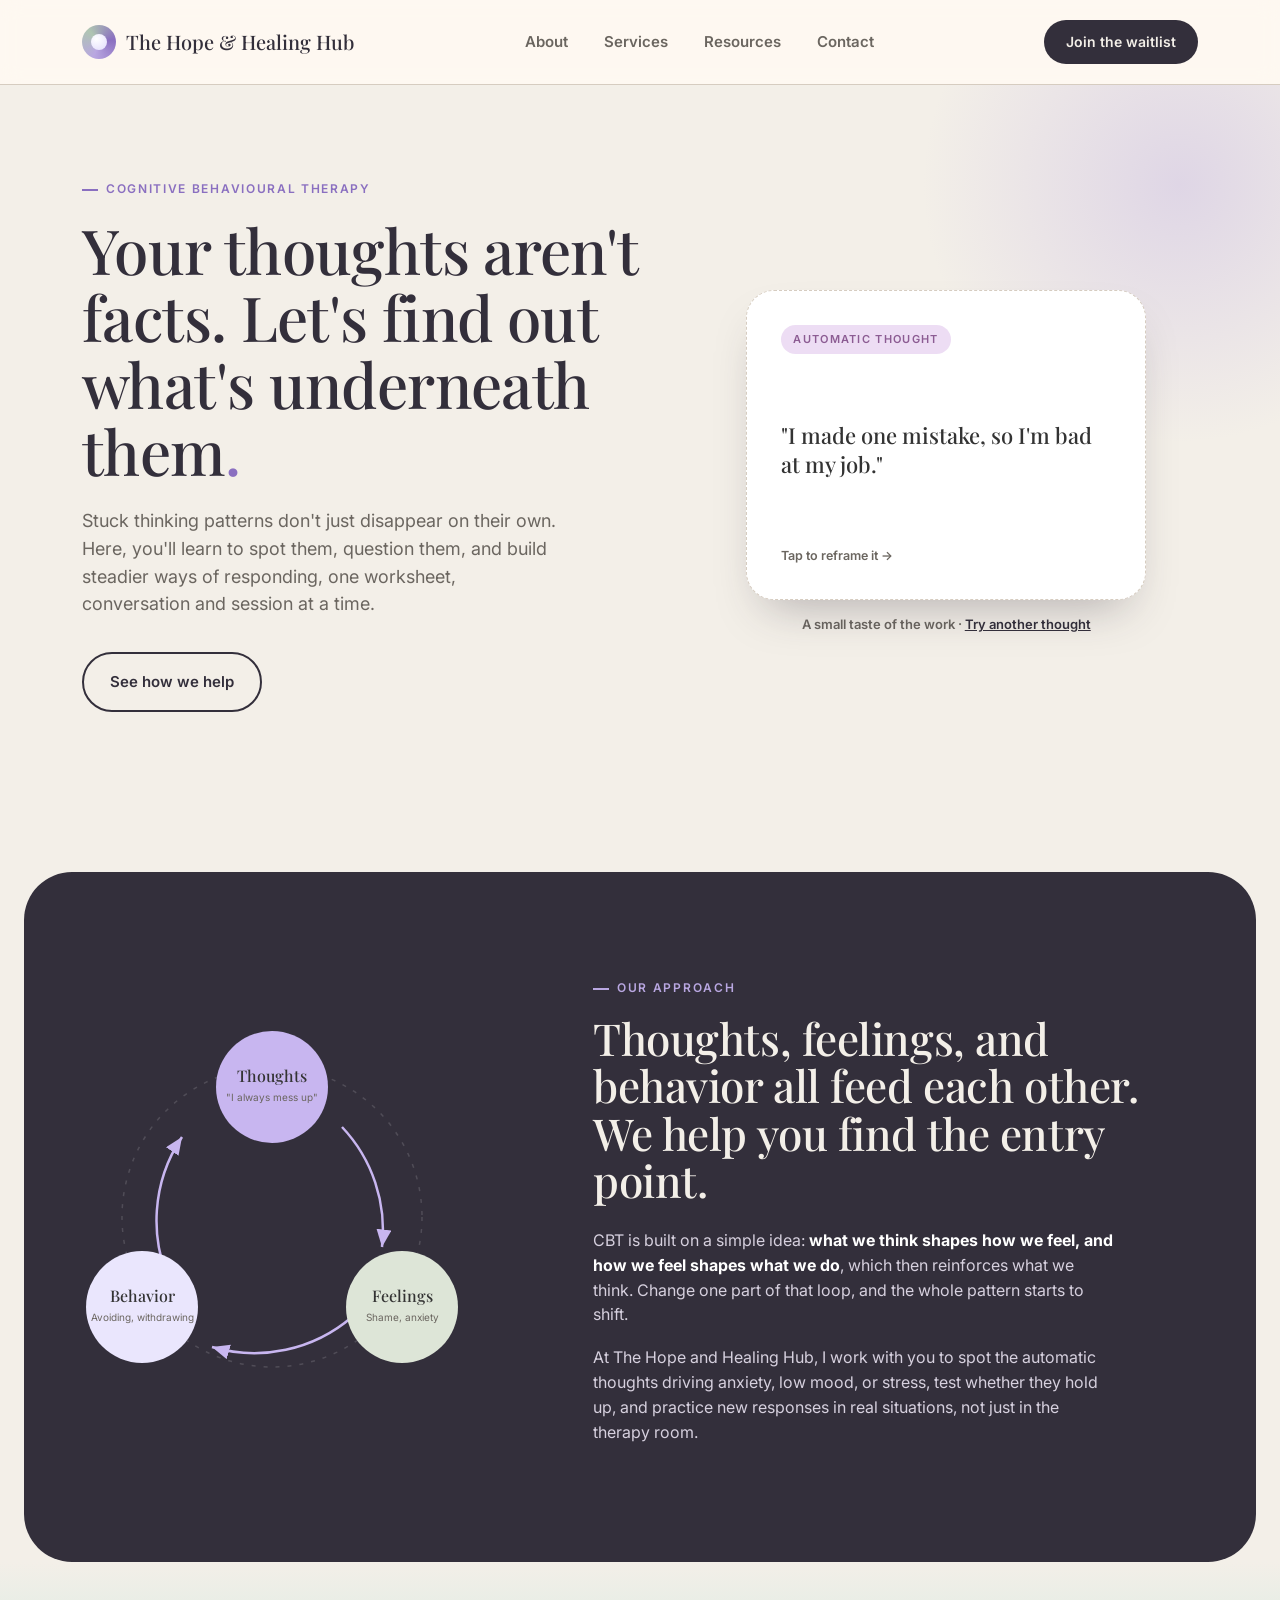
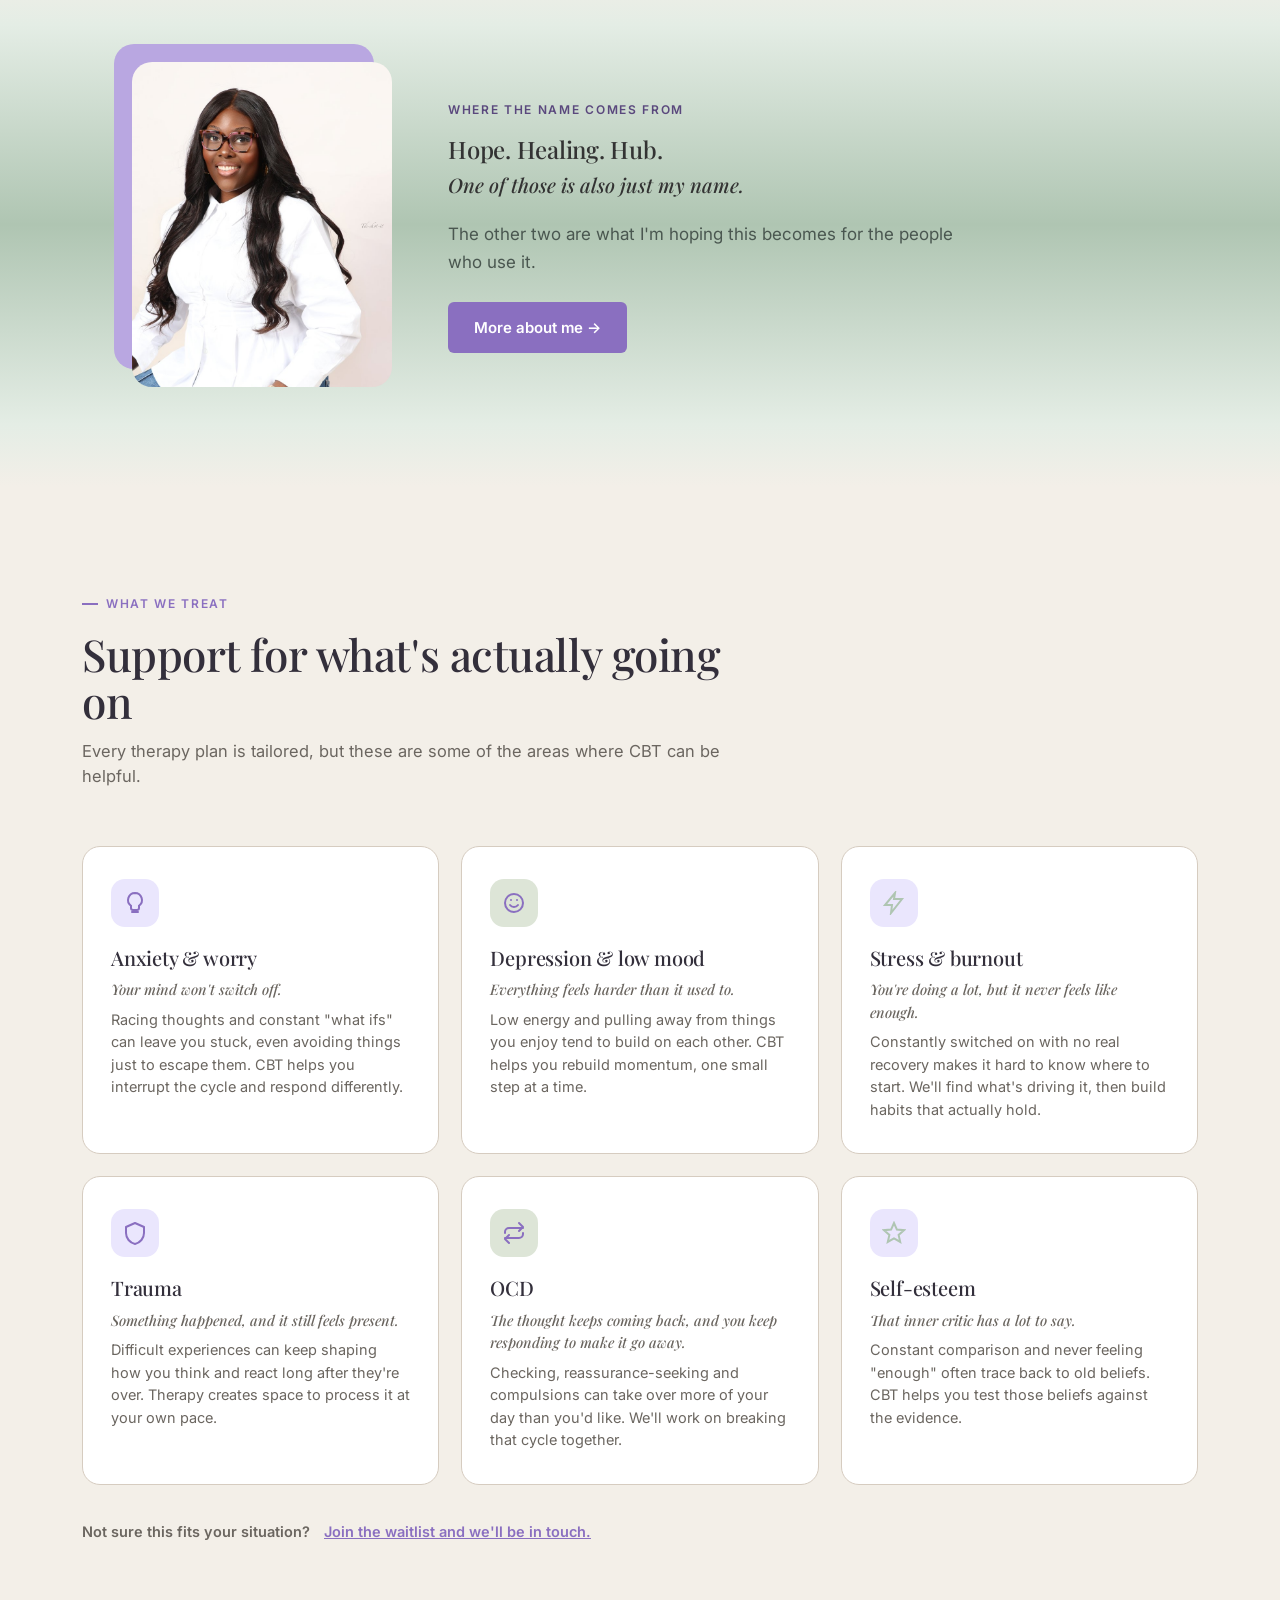
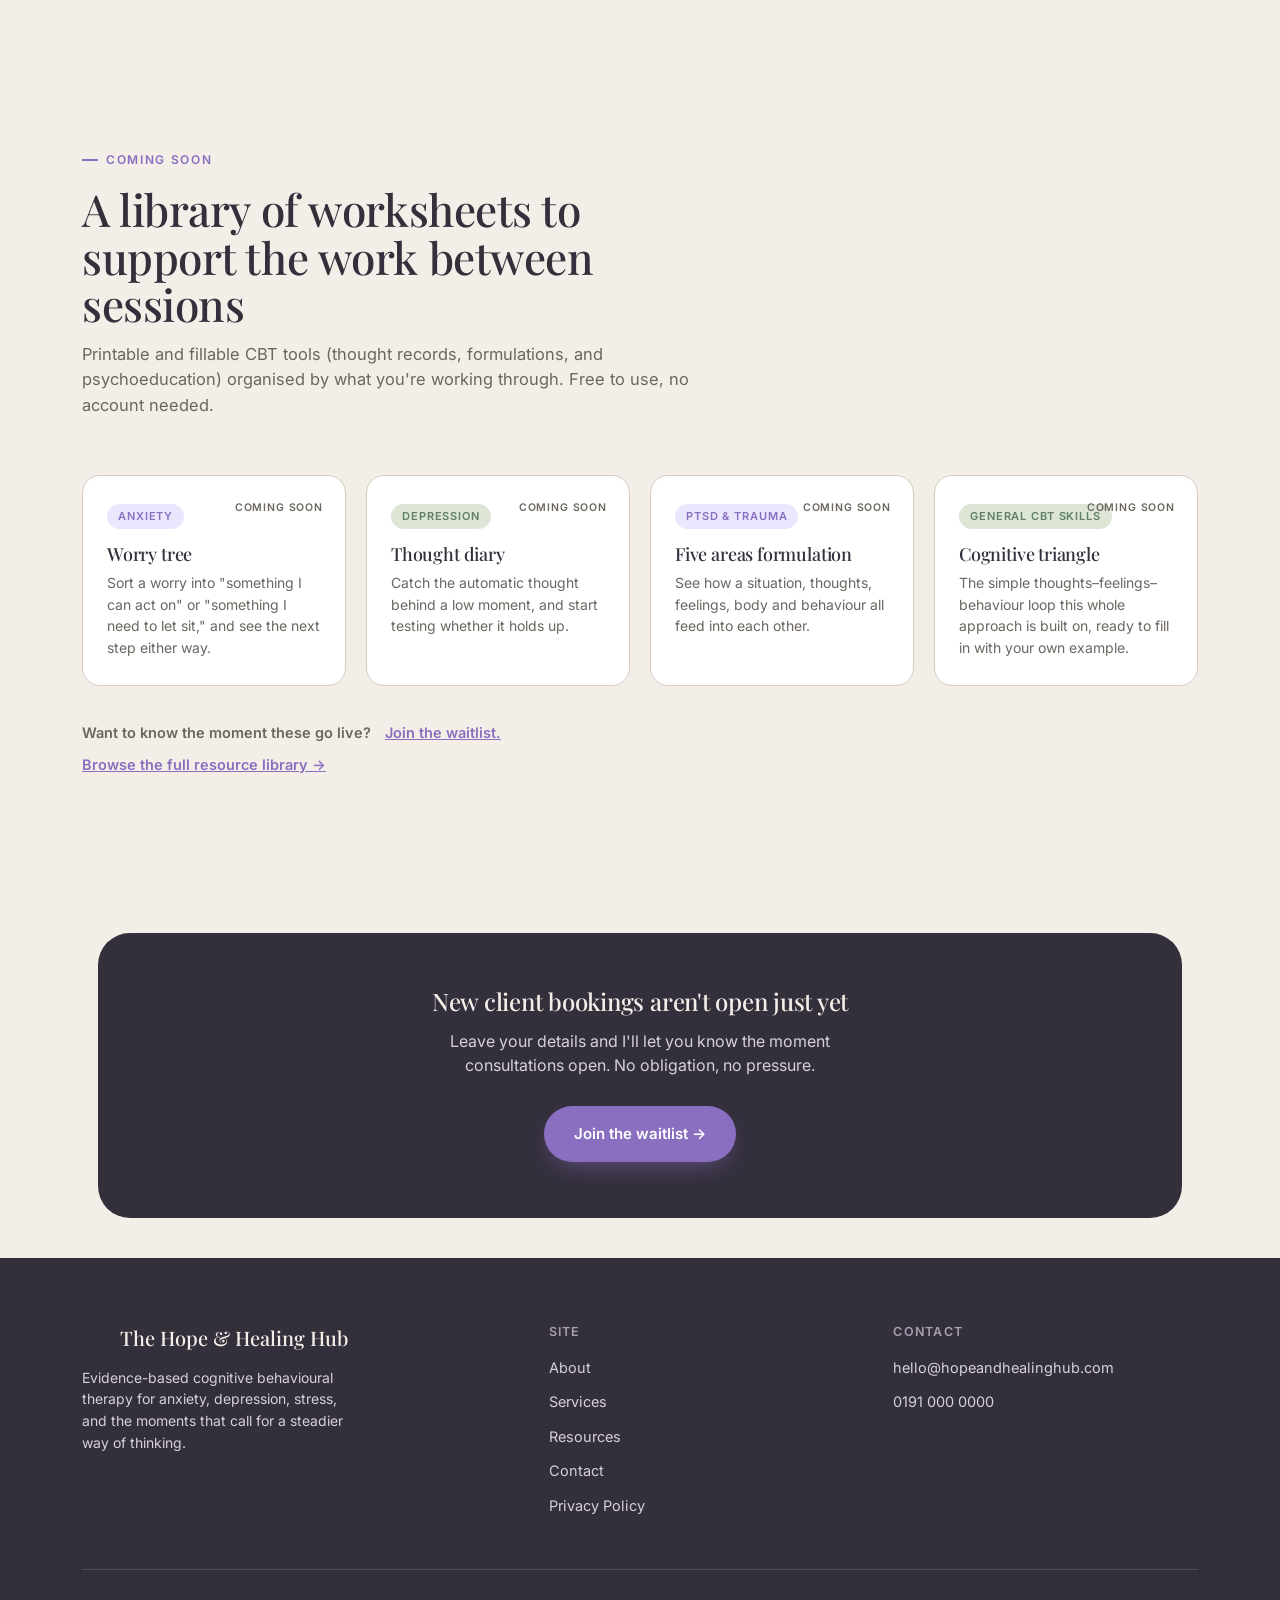
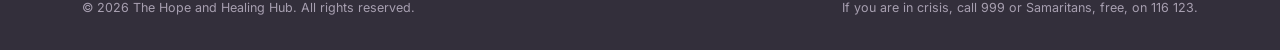
==== index.html @ 08265eca "Publish full About redesign, new Services page, and site-wide nav update" ====
<!DOCTYPE html>
<html lang="en">
<head>
<meta charset="UTF-8">
<meta name="viewport" content="width=device-width, initial-scale=1.0">
<title>The Hope and Healing Hub: Cognitive Behavioural Therapy</title>
<meta name="description" content="The Hope and Healing Hub offers cognitive behavioural therapy for anxiety, depression, trauma, and OCD. Join the waitlist to be notified when we open.">
<link rel="preconnect" href="https://fonts.googleapis.com">
<link rel="preconnect" href="https://fonts.gstatic.com" crossorigin>
<link href="https://fonts.googleapis.com/css2?family=Playfair+Display:wght@400;500;600&family=Inter:wght@300;400;500;600;700&display=swap" rel="stylesheet">
<link rel="stylesheet" href="assets/style.css">
</head>
<body>

<header>
  <div class="nav">
    <a href="#top" class="logo"><span class="mark" aria-hidden="true"></span> The Hope &amp; Healing Hub</a>
    <nav class="links" aria-label="Primary">
      <a href="about.html">About</a>
      <a href="services.html">Services</a>
      <a href="#resources">Resources</a>
      <a href="contact.html">Contact</a>
    </nav>
    <a href="contact.html" class="nav-cta">Join the waitlist</a>
  </div>
</header>

<main id="top">

  <!-- ================= HERO ================= -->
  <section class="hero">
    <div class="wrap hero-grid">
      <div>
        <span class="eyebrow">Cognitive Behavioural Therapy</span>
        <h1>Your thoughts aren't facts. Let's find out what's underneath them<em>.</em></h1>
        <p class="lead">Stuck thinking patterns don't just disappear on their own. Here, you'll learn to spot them, question them, and build steadier ways of responding, one worksheet, conversation and session at a time.</p>
        <div class="hero-ctas">
          <a href="#services" class="btn-ghost">See how we help</a>
        </div>
      </div>

      <div class="reframe-wrap">
        <div class="reframe-card" id="reframeCard" role="button" tabindex="0" aria-label="Flip to see a reframed thought">
          <div class="reframe-inner">
            <div class="reframe-face reframe-front">
              <span class="reframe-tag">Automatic thought</span>
              <p class="reframe-thought" id="thoughtFront">"I made one mistake, so I'm bad at my job."</p>
              <span class="reframe-hint">Tap to reframe it →</span>
            </div>
            <div class="reframe-face reframe-back">
              <span class="reframe-tag">Reframed thought</span>
              <p class="reframe-thought" id="thoughtBack">"I made a mistake. That's one moment, not the whole picture of my work."</p>
              <span class="reframe-hint">This is the work of CBT ↺</span>
            </div>
          </div>
        </div>
        <p class="reframe-caption">A small taste of the work · <button type="button" id="shuffleBtn">Try another thought</button></p>
      </div>
    </div>
  </section>

  <!-- ================= ABOUT ================= -->
  <section id="approach" class="about">
    <div class="wrap">
      <div class="about-grid">
        <div class="cycle" aria-hidden="false">
          <svg viewBox="0 0 380 380" xmlns="http://www.w3.org/2000/svg" role="img" aria-label="Diagram showing thoughts, feelings, and behaviors as a connected cycle">
            <defs>
              <marker id="arrow" markerWidth="10" markerHeight="10" refX="7" refY="3" orient="auto">
                <path d="M0,0 L7,3 L0,6 Z" fill="#C8B6F0"/>
              </marker>
            </defs>
            <circle cx="190" cy="190" r="150" fill="none" stroke="rgba(255,255,255,0.14)" stroke-width="1.5" stroke-dasharray="4 8"/>

            <path d="M 260 100 A 150 150 0 0 1 300 220" fill="none" stroke="#C8B6F0" stroke-width="2.5" marker-end="url(#arrow)"/>
            <path d="M 270 290 A 150 150 0 0 1 130 320" fill="none" stroke="#C8B6F0" stroke-width="2.5" marker-end="url(#arrow)"/>
            <path d="M 90 260 A 150 150 0 0 1 100 110" fill="none" stroke="#C8B6F0" stroke-width="2.5" marker-end="url(#arrow)"/>

            <g>
              <circle cx="190" cy="60" r="56" fill="#C8B6F0"/>
              <text x="190" y="55" text-anchor="middle" fill="#333333" font-family="Playfair Display, serif" font-size="16" font-weight="500">Thoughts</text>
              <text x="190" y="74" text-anchor="middle" fill="#6B6660" font-family="Inter, sans-serif" font-size="10">"I always mess up"</text>
            </g>
            <g>
              <circle cx="320" cy="280" r="56" fill="#DDE5D7"/>
              <text x="320" y="275" text-anchor="middle" fill="#333333" font-family="Playfair Display, serif" font-size="16" font-weight="500">Feelings</text>
              <text x="320" y="294" text-anchor="middle" fill="#6B6660" font-family="Inter, sans-serif" font-size="10">Shame, anxiety</text>
            </g>
            <g>
              <circle cx="60" cy="280" r="56" fill="#EAE6FD"/>
              <text x="60" y="275" text-anchor="middle" fill="#333333" font-family="Playfair Display, serif" font-size="16" font-weight="500">Behavior</text>
              <text x="60" y="294" text-anchor="middle" fill="#6B6660" font-family="Inter, sans-serif" font-size="10">Avoiding, withdrawing</text>
            </g>
          </svg>
        </div>

        <div>
          <span class="eyebrow">Our approach</span>
          <div class="section-head" style="margin-bottom:0;">
            <h2>Thoughts, feelings, and behavior all feed each other. We help you find the entry point.</h2>
          </div>
          <div class="about-copy" style="margin-top:24px;">
            <p>CBT is built on a simple idea: <strong>what we think shapes how we feel, and how we feel shapes what we do</strong>, which then reinforces what we think. Change one part of that loop, and the whole pattern starts to shift.</p>
            <p>At The Hope and Healing Hub, I work with you to spot the automatic thoughts driving anxiety, low mood, or stress, test whether they hold up, and practice new responses in real situations, not just in the therapy room.</p>
          </div>
        </div>
      </div>
    </div>
  </section>

  <!-- ================= MEET HOPE PREVIEW ================= -->
  <section class="meet-preview">
    <div class="wrap">
      <div class="photo-frame"><img src="assets/hope-headshot.jpg" alt="Hope, founder and therapist at The Hope and Healing Hub"></div>
      <div>
        <span class="eyebrow">Where the name comes from</span>
        <h2>Hope. Healing. Hub.</h2>
        <p class="subline">One of those is also just my name.</p>
        <p class="lead-small">The other two are what I'm hoping this becomes for the people who use it.</p>
        <a href="about.html" class="btn-block">More about me →</a>
      </div>
    </div>
  </section>

  <!-- ================= SERVICES ================= -->
  <section id="services" class="services">
    <div class="wrap">
      <span class="eyebrow">What we treat</span>
      <div class="section-head">
        <h2>Support for what's actually going on</h2>
        <p>Every therapy plan is tailored, but these are some of the areas where CBT can be helpful.</p>
      </div>

      <div class="service-grid">
        <div class="service-card">
          <div class="service-icon"><svg viewBox="0 0 24 24" fill="none" stroke="currentColor" stroke-width="2" stroke-linecap="round"><path d="M12 2a7 7 0 0 0-4 12.7V17a2 2 0 0 0 2 2h4a2 2 0 0 0 2-2v-2.3A7 7 0 0 0 12 2Z"/><path d="M9 21h6"/></svg></div>
          <h3>Anxiety &amp; worry</h3>
          <p class="card-hook">Your mind won't switch off.</p>
          <p>Racing thoughts and constant "what ifs" can leave you stuck, even avoiding things just to escape them. CBT helps you interrupt the cycle and respond differently.</p>
        </div>
        <div class="service-card">
          <div class="service-icon"><svg viewBox="0 0 24 24" fill="none" stroke="currentColor" stroke-width="2" stroke-linecap="round"><circle cx="12" cy="12" r="9"/><path d="M8 14s1.5 2 4 2 4-2 4-2"/><path d="M9 9h.01M15 9h.01"/></svg></div>
          <h3>Depression &amp; low mood</h3>
          <p class="card-hook">Everything feels harder than it used to.</p>
          <p>Low energy and pulling away from things you enjoy tend to build on each other. CBT helps you rebuild momentum, one small step at a time.</p>
        </div>
        <div class="service-card">
          <div class="service-icon"><svg viewBox="0 0 24 24" fill="none" stroke="currentColor" stroke-width="2" stroke-linecap="round"><path d="M13 2 3 14h7l-1 8 11-14h-8l1-6Z"/></svg></div>
          <h3>Stress &amp; burnout</h3>
          <p class="card-hook">You're doing a lot, but it never feels like enough.</p>
          <p>Constantly switched on with no real recovery makes it hard to know where to start. We'll find what's driving it, then build habits that actually hold.</p>
        </div>
        <div class="service-card">
          <div class="service-icon"><svg viewBox="0 0 24 24" fill="none" stroke="currentColor" stroke-width="2" stroke-linecap="round" stroke-linejoin="round"><path d="M12 2 3 6v6c0 5.25 3.75 9.75 9 11 5.25-1.25 9-5.75 9-11V6l-9-4Z"/></svg></div>
          <h3>Trauma</h3>
          <p class="card-hook">Something happened, and it still feels present.</p>
          <p>Difficult experiences can keep shaping how you think and react long after they're over. Therapy creates space to process it at your own pace.</p>
        </div>
        <div class="service-card">
          <div class="service-icon"><svg viewBox="0 0 24 24" fill="none" stroke="currentColor" stroke-width="2" stroke-linecap="round" stroke-linejoin="round"><path d="M17 2 21 6l-4 4"/><path d="M3 12v-1a4 4 0 0 1 4-4h14"/><path d="M7 22 3 18l4-4"/><path d="M21 12v1a4 4 0 0 1-4 4H3"/></svg></div>
          <h3>OCD</h3>
          <p class="card-hook">The thought keeps coming back, and you keep responding to make it go away.</p>
          <p>Checking, reassurance-seeking and compulsions can take over more of your day than you'd like. We'll work on breaking that cycle together.</p>
        </div>
        <div class="service-card">
          <div class="service-icon"><svg viewBox="0 0 24 24" fill="none" stroke="currentColor" stroke-width="2" stroke-linecap="round"><path d="m12 17.3-6.2 3.6 1.6-7-5.4-4.7 7.1-.6L12 2l2.9 6.6 7.1.6-5.4 4.7 1.6 7Z"/></svg></div>
          <h3>Self-esteem</h3>
          <p class="card-hook">That inner critic has a lot to say.</p>
          <p>Constant comparison and never feeling "enough" often trace back to old beliefs. CBT helps you test those beliefs against the evidence.</p>
        </div>
      </div>

      <p class="services-note">Not sure this fits your situation? <a href="contact.html">Join the waitlist and we'll be in touch.</a></p>
    </div>
  </section>

  <!-- ================= RESOURCES ================= -->
  <section id="resources" class="resources">
    <div class="wrap">
      <span class="eyebrow">Coming soon</span>
      <div class="section-head">
        <h2>A library of worksheets to support the work between sessions</h2>
        <p>Printable and fillable CBT tools (thought records, formulations, and psychoeducation) organised by what you're working through. Free to use, no account needed.</p>
      </div>

      <div class="resource-grid">
        <div class="resource-card">
          <span class="resource-soon">Coming soon</span>
          <span class="resource-tag">Anxiety</span>
          <h3>Worry tree</h3>
          <p>Sort a worry into "something I can act on" or "something I need to let sit," and see the next step either way.</p>
        </div>
        <div class="resource-card">
          <span class="resource-soon">Coming soon</span>
          <span class="resource-tag resource-tag--sage">Depression</span>
          <h3>Thought diary</h3>
          <p>Catch the automatic thought behind a low moment, and start testing whether it holds up.</p>
        </div>
        <div class="resource-card">
          <span class="resource-soon">Coming soon</span>
          <span class="resource-tag">PTSD &amp; trauma</span>
          <h3>Five areas formulation</h3>
          <p>See how a situation, thoughts, feelings, body and behaviour all feed into each other.</p>
        </div>
        <div class="resource-card">
          <span class="resource-soon">Coming soon</span>
          <span class="resource-tag resource-tag--sage">General CBT skills</span>
          <h3>Cognitive triangle</h3>
          <p>The simple thoughts–feelings–behaviour loop this whole approach is built on, ready to fill in with your own example.</p>
        </div>
      </div>

      <p class="services-note">Want to know the moment these go live? <a href="contact.html">Join the waitlist.</a></p>
      <p class="services-note" style="margin-top:10px;"><a href="resources/index.html">Browse the full resource library →</a></p>
    </div>
  </section>

  <!-- ================= CONTACT CTA ================= -->
  <section class="wrap">
    <div class="about-cta">
      <h2>New client bookings aren't open just yet</h2>
      <p>Leave your details and I'll let you know the moment consultations open. No obligation, no pressure.</p>
      <div class="cta-row">
        <a href="contact.html" class="btn-primary">Join the waitlist →</a>
      </div>
    </div>
  </section>

</main>

<footer>
  <div class="wrap">
    <div class="footer-grid">
      <div>
        <div class="footer-logo"><span class="mark" aria-hidden="true" style="width:28px;height:28px;"></span> The Hope &amp; Healing Hub</div>
        <p>Evidence-based cognitive behavioural therapy for anxiety, depression, stress, and the moments that call for a steadier way of thinking.</p>
      </div>
      <div class="footer-col">
        <h4>Site</h4>
        <a href="about.html">About</a>
        <a href="services.html">Services</a>
        <a href="#resources">Resources</a>
        <a href="contact.html">Contact</a>
        <a href="privacy.html">Privacy Policy</a>
      </div>
      <div class="footer-col">
        <h4>Contact</h4>
        <a href="mailto:hello@hopeandhealinghub.com">hello@hopeandhealinghub.com</a>
        <a href="tel:+441910000000">0191 000 0000</a>
      </div>
    </div>
    <div class="footer-bottom">
      <span>© 2026 The Hope and Healing Hub. All rights reserved.</span>
      <span>If you are in crisis, call 999 or Samaritans, free, on 116 123.</span>
    </div>
  </div>
</footer>

<script>
  // Reframe card interaction
  const thoughts = [
    { front: `"I made one mistake, so I'm bad at my job."`, back: `"I made a mistake. That's one moment, not the whole picture of my work."` },
    { front: `"They didn't text back. They must be upset with me."`, back: `"People get busy. I don't actually know why yet, and I don't need to guess."` },
    { front: `"If I'm not productive every minute, I'm wasting the day."`, back: `"Rest is part of a sustainable pace, not a failure to keep up."` },
    { front: `"I'll probably mess up the presentation."`, back: `"I'm prepared. Nervous doesn't mean unprepared. It means it matters to me."` }
  ];
  let idx = 0;
  const card = document.getElementById('reframeCard');
  const front = document.getElementById('thoughtFront');
  const back = document.getElementById('thoughtBack');
  const shuffleBtn = document.getElementById('shuffleBtn');

  function toggleFlip(){
    card.classList.toggle('flipped');
  }
  card.addEventListener('click', toggleFlip);
  card.addEventListener('keydown', (e) => {
    if(e.key === 'Enter' || e.key === ' '){ e.preventDefault(); toggleFlip(); }
  });
  shuffleBtn.addEventListener('click', (e) => {
    e.stopPropagation();
    idx = (idx + 1) % thoughts.length;
    card.classList.remove('flipped');
    setTimeout(() => {
      front.textContent = thoughts[idx].front;
      back.textContent = thoughts[idx].back;
    }, 150);
  });

  // Waitlist form: submits to Netlify Forms, then shows the confirmation
  const form = document.getElementById('contactForm');
  const formCard = document.getElementById('formCard');
  const formConfirm = document.getElementById('formConfirm');

  function encodeFormData(formEl){
    return new URLSearchParams(new FormData(formEl)).toString();
  }

  form.addEventListener('submit', function(e){
    e.preventDefault();
    fetch('/', {
      method: 'POST',
      headers: { 'Content-Type': 'application/x-www-form-urlencoded' },
      body: encodeFormData(form)
    })
      .then(() => {
        formCard.style.display = 'none';
        formConfirm.style.display = 'block';
      })
      .catch(() => {
        // If the request fails (e.g. running locally, not yet on Netlify),
        // still show the confirmation so the form doesn't feel broken;
        // but nothing will actually be captured until this is deployed.
        formCard.style.display = 'none';
        formConfirm.style.display = 'block';
      });
  });
</script>


</body>
</html>
---- assets/style.css ----
:root{
    --gold:#B9A7E1;       /* Hope Lavender: primary accent */
    --gold-deep:#8A6FC0;  /* deeper lavender: buttons, hover states */
    --teal:#AFC5B2;       /* Hub Sage: supporting accent */
    --teal-deep:#332F3B;  /* charcoal-violet: dark sections */
    --coral:#8A6FC0;      /* unified with lavender-deep for one consistent accent */
    --cream:#F3EFE8;      /* Warm Cream */
    --sand:#EAE6FD;       /* Soft Lilac */
    --ink:#333333;        /* Charcoal: body text */
    --ink-soft:#6B6660;   /* muted charcoal for secondary text */
    --line:#D6CCC0;       /* Warm Taupe: rules, borders */
    --radius-lg: 28px;
    --radius-md: 18px;
    --radius-sm: 10px;
    --max: 1180px;
  }

  *{box-sizing:border-box; margin:0; padding:0;}

  html{scroll-behavior:smooth;}

  @media (prefers-reduced-motion: reduce){
    html{scroll-behavior:auto;}
    *{animation-duration:0.001ms !important; animation-iteration-count:1 !important; transition-duration:0.001ms !important;}
  }

  body{
    font-family:'Inter', sans-serif;
    background:var(--cream);
    color:var(--ink);
    line-height:1.55;
    -webkit-font-smoothing:antialiased;
    overflow-x:hidden;
  }

  img, svg{display:block; max-width:100%;}

  h1,h2,h3{
    font-family:'Playfair Display', serif;
    font-weight:500;
    line-height:1.08;
    letter-spacing:-0.01em;
    color:var(--teal-deep);
  }

  a{color:inherit; text-decoration:none;}

  .wrap{max-width:var(--max); margin:0 auto; padding:0 32px;}

  .eyebrow{
    font-family:'Inter', sans-serif;
    text-transform:uppercase;
    font-size:12px;
    letter-spacing:0.14em;
    font-weight:600;
    color:var(--coral);
    display:inline-flex;
    align-items:center;
  }
  .eyebrow::before{
    content:"";
    width:16px; height:2px;
    margin-right:8px;
    background:var(--coral);
    display:inline-block;
  }

  :focus-visible{
    outline:3px solid var(--gold-deep);
    outline-offset:3px;
    border-radius:4px;
  }

  /* ---------- NAV ---------- */
  header{
    position:sticky; top:0; z-index:50;
    background:rgba(255,250,242,0.88);
    backdrop-filter:blur(10px);
    border-bottom:1px solid var(--line);
  }
  .nav{
    display:flex; align-items:center; justify-content:space-between;
    padding:20px 32px;
    max-width:var(--max); margin:0 auto;
  }
  .logo{
    font-family:'Playfair Display', serif;
    font-weight:500;
    font-size:20px;
    color:var(--teal-deep);
    display:flex; align-items:center; gap:10px;
  }
  .logo .mark{
    width:34px; height:34px; border-radius:50%;
    background:conic-gradient(from 200deg, var(--gold), var(--teal), var(--gold-deep), var(--gold));
    position:relative;
    flex-shrink:0;
  }
  .logo .mark::after{
    content:"";
    position:absolute; inset:9px;
    background:radial-gradient(circle at 35% 30%, #fff, var(--sand) 70%);
    border-radius:50%;
  }
  nav.links{
    display:flex; gap:36px;
    font-weight:600;
    font-size:15px;
  }
  nav.links a{
    color:var(--ink-soft);
    position:relative;
    padding:4px 0;
    transition:color .2s ease;
  }
  nav.links a:hover{color:var(--teal-deep);}
  nav.links a::after{
    content:"";
    position:absolute; left:0; bottom:-2px;
    width:0; height:2px;
    background:var(--coral);
    transition:width .25s ease;
  }
  nav.links a:hover::after{width:100%;}

  .nav-cta{
    display:inline-flex; align-items:center;
    background:var(--teal-deep);
    color:var(--cream) !important;
    padding:11px 22px;
    border-radius:100px;
    font-weight:600;
    font-size:14px;
    transition:transform .2s ease, background .2s ease;
  }
  .nav-cta:hover{background:var(--coral); transform:translateY(-2px);}

  .nav-toggle{display:none;}

  /* ---------- HERO ---------- */
  .hero{
    position:relative;
    padding:88px 0 120px;
    overflow:hidden;
  }
  .hero::before{
    content:"";
    position:absolute;
    top:-160px; right:-160px;
    width:520px; height:520px;
    background:radial-gradient(circle, rgba(185,167,225,0.35), transparent 70%);
    border-radius:50%;
    z-index:0;
  }
  .hero-grid{
    position:relative; z-index:1;
    display:grid;
    grid-template-columns:1.05fr 0.95fr;
    gap:56px;
    align-items:center;
  }
  .hero h1{
    font-size:clamp(38px, 5vw, 62px);
    margin:18px 0 22px;
  }
  .hero h1 em{
    font-style:normal;
    color:var(--coral);
    position:relative;
  }
  .hero p.lead{
    font-size:18px;
    color:var(--ink-soft);
    max-width:480px;
    margin-bottom:34px;
  }
  .hero-ctas{
    display:flex; gap:16px; flex-wrap:wrap;
    margin-bottom:40px;
  }
  .btn-primary{
    background:var(--coral);
    color:#fff;
    padding:16px 30px;
    border-radius:100px;
    font-weight:600;
    font-size:15px;
    display:inline-flex; align-items:center; gap:8px;
    box-shadow:0 10px 24px -8px rgba(138,111,192,0.55);
    transition:transform .2s ease, box-shadow .2s ease;
    border:none; cursor:pointer;
    font-family:inherit;
  }
  .btn-primary:hover{transform:translateY(-3px); box-shadow:0 14px 28px -8px rgba(138,111,192,0.65);}

  .btn-ghost{
    background:transparent;
    color:var(--teal-deep);
    padding:16px 26px;
    border-radius:100px;
    font-weight:600;
    font-size:15px;
    border:2px solid var(--teal-deep);
    display:inline-flex; align-items:center; gap:8px;
    transition:background .2s ease, color .2s ease;
    cursor:pointer;
    font-family:inherit;
  }
  .btn-ghost:hover{background:var(--teal-deep); color:var(--cream);}

  .hero-trust{
    display:flex; gap:28px; flex-wrap:wrap;
    font-size:13px; color:var(--ink-soft); font-weight:600;
  }
  .hero-trust span{display:flex; align-items:center; gap:8px;}
  .dot{width:6px; height:6px; border-radius:50%; background:var(--gold-deep); display:inline-block;}

  /* ---- Reframe card: signature interactive element ---- */
  .reframe-wrap{
    position:relative;
    display:flex; flex-direction:column; align-items:center;
    gap:14px;
  }
  .reframe-card{
    width:100%;
    max-width:400px;
    aspect-ratio:4/3.1;
    perspective:1400px;
    cursor:pointer;
  }
  .reframe-inner{
    position:relative;
    width:100%; height:100%;
    transition:transform .7s cubic-bezier(.34,1.56,.64,1);
    transform-style:preserve-3d;
  }
  .reframe-card.flipped .reframe-inner{transform:rotateY(180deg);}
  .reframe-face{
    position:absolute; inset:0;
    backface-visibility:hidden;
    border-radius:var(--radius-lg);
    padding:34px;
    display:flex; flex-direction:column; justify-content:space-between;
    box-shadow:0 24px 48px -20px rgba(51,47,59,0.35);
  }
  .reframe-front{
    background:#fff;
    border:1.5px dashed #D6CCC0;
  }
  .reframe-back{
    background:var(--teal-deep);
    color:var(--cream);
    transform:rotateY(180deg);
  }
  .reframe-tag{
    font-family:'Inter', sans-serif;
    font-size:11px;
    text-transform:uppercase;
    letter-spacing:0.12em;
    font-weight:600;
    width:fit-content;
    padding:6px 12px;
    border-radius:100px;
  }
  .reframe-front .reframe-tag{background:#EDDDF4; color:#8C5C93;} /* the brand's one deliberate pink moment */
  .reframe-back .reframe-tag{background:rgba(185,167,225,0.22); color:var(--gold);}
  .reframe-thought{
    font-family:'Playfair Display', serif;
    font-size:22px;
    font-weight:500;
    line-height:1.3;
  }
  .reframe-hint{
    font-size:12.5px;
    color:var(--ink-soft);
    font-weight:600;
  }
  .reframe-back .reframe-hint{color:#D6D0DE;}
  .reframe-caption{
    font-size:13px;
    color:var(--ink-soft);
    font-weight:600;
  }
  .reframe-caption button{
    background:none; border:none; color:var(--teal-deep);
    font-weight:600; text-decoration:underline;
    cursor:pointer; font-family:inherit; font-size:13px;
    padding:0;
  }

  /* ---------- SECTION SHELL ---------- */
  section{padding:100px 0;}
  .section-head{
    max-width:640px;
    margin-bottom:56px;
  }
  .section-head h2{
    font-size:clamp(30px, 3.6vw, 44px);
    margin-top:16px;
  }
  .section-head p{
    color:var(--ink-soft);
    font-size:16.5px;
    margin-top:14px;
  }

  /* ---------- ABOUT ---------- */
  .about{
    background:var(--teal-deep);
    color:var(--cream);
    border-radius:48px;
    margin:0 24px;
    position:relative;
    overflow:hidden;
  }
  .about .wrap{max-width:var(--max);}
  .about .eyebrow{color:var(--gold);}
  .about .eyebrow::before{background:var(--gold);}
  .about .section-head h2{color:var(--cream);}
  .about .section-head p{color:#D6D0DE;}

  .about-grid{
    display:grid;
    grid-template-columns:0.85fr 1.15fr;
    gap:64px;
    align-items:center;
  }

  .cycle{
    position:relative;
    width:100%;
    max-width:380px;
  }

  .about-copy p{
    color:#D6D0DE;
    font-size:16px;
    margin-bottom:18px;
    max-width:520px;
  }
  .about-copy p strong{color:#fff;}

  .about-stats{
    display:flex; gap:40px;
    margin-top:36px;
    flex-wrap:wrap;
  }
  .about-stats div{border-left:2px solid rgba(255,255,255,0.25); padding-left:16px;}
  .about-stats .num{
    font-family:'Playfair Display', serif;
    font-size:32px;
    color:var(--sand);
    font-weight:500;
  }
  .about-stats .label{font-size:12.5px; color:#D6D0DE; font-weight:600;}

  /* ---------- SERVICES ---------- */
  .service-grid{
    display:grid;
    grid-template-columns:repeat(3, 1fr);
    gap:22px;
  }
  .service-card{
    background:#fff;
    border:1.5px solid var(--line);
    border-radius:var(--radius-md);
    padding:32px 28px;
    transition:transform .25s ease, box-shadow .25s ease, border-color .25s ease;
    position:relative;
  }
  .service-card:hover{
    transform:translateY(-6px);
    box-shadow:0 20px 36px -18px rgba(51,47,59,0.25);
    border-color:transparent;
  }
  .service-icon{
    width:48px; height:48px;
    border-radius:14px;
    display:flex; align-items:center; justify-content:center;
    margin-bottom:20px;
  }
  .service-icon svg{width:24px; height:24px;}
  .service-card h3{
    font-size:20px;
    margin-bottom:10px;
    color:var(--teal-deep);
  }
  .service-card p{
    font-size:14.5px;
    color:var(--ink-soft);
  }
  .service-card:nth-child(6n+1) .service-icon{background:var(--sand); color:var(--gold-deep);}
  .service-card:nth-child(6n+2) .service-icon{background:#DDE5D7; color:var(--coral);}
  .service-card:nth-child(6n+3) .service-icon{background:#EAE6FD; color:var(--teal);}
  .service-card:nth-child(6n+4) .service-icon{background:var(--sand); color:var(--gold-deep);}
  .service-card:nth-child(6n+5) .service-icon{background:#DDE5D7; color:var(--coral);}
  .service-card:nth-child(6n+6) .service-icon{background:#EAE6FD; color:var(--teal);}

  .services-note{
    margin-top:36px;
    display:flex; align-items:center; gap:14px;
    font-size:14.5px; color:var(--ink-soft); font-weight:600;
  }
  .services-note a{color:var(--coral); text-decoration:underline; font-weight:600;}

  /* ---------- RESOURCES ---------- */
  .services{background:var(--cream);}
  .resources{background:var(--cream);}
  .resource-grid{
    display:grid;
    grid-template-columns:repeat(4, 1fr);
    gap:20px;
  }
  .resource-card{
    background:#fff;
    border:1.5px solid var(--line);
    border-radius:var(--radius-md);
    padding:26px 24px;
    position:relative;
  }
  .resource-soon{
    position:absolute; top:24px; right:22px;
    font-size:10.5px; font-weight:600; color:var(--ink-soft);
    text-transform:uppercase; letter-spacing:0.08em;
  }
  .resource-tag{
    display:inline-block;
    font-size:11px;
    font-weight:600;
    text-transform:uppercase;
    letter-spacing:0.08em;
    padding:4px 11px;
    border-radius:100px;
    margin-bottom:16px;
    background:var(--sand);
    color:var(--gold-deep);
  }
  .resource-tag--sage{background:#DDE5D7; color:#5F7F66;}
  .resource-card h3{
    font-size:18px;
    margin-bottom:8px;
    color:var(--teal-deep);
  }
  .resource-card p{
    font-size:14px;
    color:var(--ink-soft);
  }

  /* ---------- CONTACT ---------- */
  .contact{
    background:linear-gradient(180deg, var(--cream), var(--sand) 140%);
  }
  .contact-grid{
    display:grid;
    grid-template-columns:0.95fr 1.15fr;
    gap:60px;
  }
  .contact-info h2{font-size:clamp(28px,3.4vw,38px); margin-top:16px;}
  .contact-info p{color:var(--ink-soft); margin-top:14px; font-size:16px; max-width:420px;}
  .info-list{margin-top:32px; display:flex; flex-direction:column; gap:20px;}
  .info-item{display:flex; gap:14px; align-items:flex-start;}
  .info-item .ic{
    width:38px; height:38px; border-radius:10px;
    background:#fff; border:1.5px solid var(--line);
    display:flex; align-items:center; justify-content:center;
    flex-shrink:0;
  }
  .info-item .ic svg{width:18px; height:18px; color:var(--teal-deep);}
  .info-item .t{font-weight:600; font-size:14.5px; color:var(--teal-deep);}
  .info-item .d{font-size:14px; color:var(--ink-soft);}

  .form-card{
    background:#fff;
    border-radius:var(--radius-lg);
    padding:40px;
    box-shadow:0 30px 60px -30px rgba(51,47,59,0.3);
    border:1.5px solid var(--line);
  }
  .form-row{display:grid; grid-template-columns:1fr 1fr; gap:18px;}
  .field{margin-bottom:20px;}
  .field label{
    display:block;
    font-size:13px; font-weight:600;
    color:var(--teal-deep);
    margin-bottom:8px;
  }
  .field input, .field select, .field textarea{
    width:100%;
    padding:13px 16px;
    border-radius:var(--radius-sm);
    border:1.5px solid var(--line);
    background:#FFFCF7;
    font-family:inherit;
    font-size:14.5px;
    color:var(--ink);
    transition:border-color .2s ease, background .2s ease;
  }
  .field input:focus, .field select:focus, .field textarea:focus{
    outline:none;
    border-color:var(--coral);
    background:#fff;
  }
  .field textarea{resize:vertical; min-height:110px;}
  .form-card .btn-primary{width:100%; justify-content:center; margin-top:6px;}
  .form-note{
    font-size:12.5px; color:var(--ink-soft); margin-top:14px; text-align:center;
  }
  #formConfirm{
    display:none;
    background:var(--teal-deep); color:#fff;
    padding:26px; border-radius:var(--radius-md);
    text-align:center;
  }
  #formConfirm h3{color:var(--gold); font-size:20px; margin-bottom:8px;}
  #formConfirm p{color:#D6D0DE; font-size:14px;}

  /* ---------- FOOTER ---------- */
  footer{
    background:var(--teal-deep);
    color:#D6D0DE;
    padding:64px 0 32px;
    margin-top:40px;
  }
  .footer-grid{
    display:grid;
    grid-template-columns:1.4fr 1fr 1fr;
    gap:40px;
    padding-bottom:40px;
    border-bottom:1px solid rgba(255,255,255,0.14);
  }
  .footer-logo{
    font-family:'Playfair Display', serif;
    color:var(--cream); font-size:20px; font-weight:500;
    display:flex; align-items:center; gap:10px; margin-bottom:14px;
  }
  .footer-grid p{font-size:14px; max-width:280px;}
  .footer-col h4{
    font-size:12.5px; text-transform:uppercase; letter-spacing:0.1em;
    color:#A79FB0; margin-bottom:16px; font-weight:600;
  }
  .footer-col a{
    display:block; font-size:14.5px; color:#D6D0DE; margin-bottom:12px;
    transition:color .2s ease;
  }
  .footer-col a:hover{color:var(--gold);}
  .footer-bottom{
    display:flex; justify-content:space-between; align-items:center;
    padding-top:28px; font-size:12.5px; color:#A79FB0;
    flex-wrap:wrap; gap:12px;
  }

  /* ---------- RESPONSIVE ---------- */
  @media (max-width:960px){
    .hero-grid{grid-template-columns:1fr; gap:64px;}
    .hero{padding:64px 0 80px; text-align:left;}
    .about-grid{grid-template-columns:1fr;}
    .about{border-radius:32px; margin:0 16px;}
    .cycle{max-width:320px; margin:0 auto;}
    .service-grid{grid-template-columns:repeat(2,1fr);}
    .resource-grid{grid-template-columns:repeat(2,1fr);}
    .contact-grid{grid-template-columns:1fr;}
    .form-row{grid-template-columns:1fr;}
    .footer-grid{grid-template-columns:1fr; gap:32px;}
  }

  @media (max-width:720px){
    .nav .links, .nav-cta{display:none;}
    .nav{padding:16px 20px;}
    .wrap{padding:0 20px;}
    section{padding:72px 0;}
    .service-grid{grid-template-columns:1fr;}
    .resource-grid{grid-template-columns:1fr;}
    .hero-trust{gap:16px;}
  }

  /* ---------- SUBPAGE HERO (resources index / post pages) ---------- */
  .page-hero{padding:64px 0 24px;}
  .page-hero h1{font-size:clamp(32px, 4.4vw, 48px); margin:16px 0 14px;}
  .page-hero p.lead{font-size:17px; color:var(--ink-soft); max-width:560px;}
  .breadcrumb{
    font-size:13.5px; color:var(--ink-soft); font-weight:500;
    display:flex; align-items:center; gap:8px; margin-bottom:6px;
  }
  .breadcrumb a{color:var(--gold-deep); font-weight:600;}

  /* ---------- RESOURCE POST ---------- */
  .post{padding:48px 0 100px;}
  .post-header{max-width:720px; margin-bottom:40px;}
  .post-meta{
    display:flex; align-items:center; gap:14px; flex-wrap:wrap;
    margin-bottom:18px; font-size:13px; color:var(--ink-soft); font-weight:600;
  }
  .post-header h1{font-size:clamp(30px, 4vw, 42px); margin-bottom:16px;}
  .post-header p.lead{font-size:17px; color:var(--ink-soft);}
  .post-body{max-width:720px;}
  .post-body p{font-size:16px; color:var(--ink); margin-bottom:18px; max-width:640px;}
  .post-body h2{font-size:24px; margin:36px 0 14px;}
  .post-body ul, .post-body ol{margin:0 0 18px 22px; color:var(--ink);}
  .post-body li{margin-bottom:8px; font-size:16px;}
  .post-cta{
    background:#fff; border:1.5px solid var(--line); border-radius:var(--radius-md);
    padding:28px; margin:36px 0; max-width:640px;
    display:flex; align-items:center; justify-content:space-between; gap:20px; flex-wrap:wrap;
  }
  .post-cta .t{font-weight:600; font-size:15px; color:var(--teal-deep); margin-bottom:4px;}
  .post-cta .d{font-size:14px; color:var(--ink-soft);}
  .post-placeholder{
    background:var(--sand); border:1.5px dashed var(--gold-deep); border-radius:var(--radius-md);
    padding:20px 24px; margin-bottom:32px; max-width:640px;
    font-size:14px; color:var(--teal-deep);
  }
  .post-placeholder strong{color:var(--gold-deep);}
  .back-link{
    display:inline-flex; align-items:center; gap:8px; font-size:14px; font-weight:600;
    color:var(--teal-deep); margin-top:8px;
  }

  /* ---------- ARCHIVE GRID (resources index page) ---------- */
  .archive-grid{
    display:grid; grid-template-columns:repeat(3, 1fr); gap:22px; margin-top:12px;
  }
  @media (max-width:960px){ .archive-grid{grid-template-columns:repeat(2,1fr);} }
  @media (max-width:720px){ .archive-grid{grid-template-columns:1fr;} }

  /* ---------- ABOUT PAGE ---------- */
  .about-hero-cred{
    font-size:14px; font-weight:600; color:var(--gold-deep);
    letter-spacing:0.02em; margin-bottom:8px;
  }

  .pillar-grid{
    display:grid; grid-template-columns:repeat(3, 1fr); gap:20px;
    margin:32px 0 12px;
  }
  .pillar-card{
    background:#fff; border:1.5px solid var(--line); border-radius:var(--radius-md);
    padding:26px 24px;
  }
  .pillar-card .pillar-word{
    font-family:'Playfair Display', serif; font-weight:500; font-size:20px;
    margin-bottom:10px;
  }
  .pillar-card p{font-size:14.5px; color:var(--ink-soft); margin:0;}
  .pillar-card--hope{border-top:4px solid var(--gold);}
  .pillar-card--hope .pillar-word{color:var(--gold-deep);}
  .pillar-card--healing{border-top:4px solid var(--teal);}
  .pillar-card--healing .pillar-word{color:#5F7F66;}
  .pillar-card--hub{border-top:4px solid #C9B8E8;}
  .pillar-card--hub .pillar-word{color:var(--gold-deep);}

  .pullquote{
    max-width:600px;
    border-left:3px solid var(--gold);
    padding:6px 0 6px 24px;
    margin:32px 0;
  }
  .pullquote p{
    font-family:'Playfair Display', serif;
    font-style:italic;
    font-weight:500;
    font-size:22px;
    color:var(--teal-deep);
    line-height:1.4;
    margin:0;
  }

  .tag-cloud{display:flex; flex-wrap:wrap; gap:10px; margin:20px 0 8px;}
  .tag-cloud span{
    font-size:13.5px; font-weight:600; padding:8px 16px; border-radius:100px;
    background:var(--sand); color:var(--gold-deep);
  }
  .tag-cloud span:nth-child(3n+2){background:#DDE5D7; color:#5F7F66;}
  .tag-cloud span:nth-child(3n+3){background:#EAE6FD; color:var(--gold-deep);}

  .quals-grid{
    display:grid; grid-template-columns:1fr 1fr; gap:36px; margin-top:12px;
  }
  .quals-grid h3{font-size:16px; color:var(--teal-deep); margin-bottom:14px;}
  .quals-grid ul{list-style:none; margin:0; padding:0;}
  .quals-grid li{
    font-size:14.5px; color:var(--ink); padding:10px 0;
    border-bottom:1px solid var(--line);
  }
  .quals-note{font-size:13px; color:var(--ink-soft); margin-top:14px; font-style:italic;}

  .about-cta{
    background:var(--teal-deep); color:var(--cream); border-radius:32px;
    margin:56px 16px 0; padding:56px 40px; text-align:center;
  }
  .about-cta h2{color:var(--cream); margin-bottom:14px;}
  .about-cta p{color:#D6D0DE; font-size:16px; max-width:480px; margin:0 auto 28px;}
  .about-cta .cta-row{display:flex; gap:14px; justify-content:center; flex-wrap:wrap;}
  .about-cta .btn-ghost{border-color:rgba(255,255,255,0.4); color:var(--cream);}
  .about-cta .btn-ghost:hover{background:rgba(255,255,255,0.12); color:var(--cream);}

  @media (max-width:720px){
    .pillar-grid{grid-template-columns:1fr;}
    .quals-grid{grid-template-columns:1fr;}
  }

  /* ---- Meet Hope preview (homepage) ---- */
  .meet-preview {
    background: linear-gradient(180deg,
      var(--cream) 0%,
      #E4EDE5 12%,
      var(--teal) 50%,
      #E4EDE5 88%,
      var(--cream) 100%
    );
  }
  .meet-preview .wrap {
    max-width: 1080px; margin: 0 auto; padding: 0 32px;
    display: grid; grid-template-columns: 260px 1fr; gap: 56px; align-items: center;
  }
  .meet-preview .photo-frame { position: relative; }
  .meet-preview .photo-frame::before {
    content: ""; position: absolute; top: -18px; left: -18px;
    width: 100%; height: 100%; background: var(--gold); border-radius: 20px; z-index: 0;
  }
  .meet-preview img {
    position: relative; z-index: 1;
    width: 100%; aspect-ratio: 4/5; object-fit: cover; border-radius: 20px; display: block;
  }
  .meet-preview .eyebrow { color: #5A487D; }
  .meet-preview .eyebrow::before {
    display: none;
  }
  .meet-preview h2 { margin: 16px 0 6px; color: var(--ink); }
  .meet-preview .subline {
    font-family: 'Playfair Display', serif;
    font-style: italic;
    font-weight: 500;
    font-size: 20px;
    color: var(--ink);
    margin: 0 0 20px;
  }
  .meet-preview p.lead-small {
    font-family:'Inter',sans-serif; font-size:17px; line-height:1.65;
    color: #4A5750; max-width: 520px; margin: 0 0 26px;
  }
  .meet-preview .btn-block {
    display:inline-block; background: var(--gold-deep); color: #fff;
    padding: 14px 26px; border-radius: 6px; font-weight: 600; font-size: 15px;
    text-decoration: none;
  }

  @media (max-width: 640px) {
    .meet-preview .wrap { grid-template-columns: 1fr; text-align:center; }
    .meet-preview .photo-frame { max-width: 220px; margin: 0 auto; }
  }

  /* ---- What we treat cards: italic hook line above the description ---- */
  .card-hook {
    font-family: 'Playfair Display', serif;
    font-style: italic;
    font-weight: 500;
    font-size: 17px;
    color: var(--ink);
    margin: 4px 0 8px;
  }

  /* ---- Contact page: crisis callout (this page's one deliberate pink moment) ---- */
  .crisis-callout {
    background: #FBF0F5;
    border: 1.5px solid #E3B8CE;
    border-radius: var(--radius-md);
    padding: 32px 36px;
  }
  .crisis-callout h3 {
    font-family: 'Playfair Display', serif;
    font-weight: 500;
    font-size: 20px;
    color: #8C5C93;
    margin: 0 0 10px;
  }
  .crisis-callout p {
    font-size: 15px;
    color: var(--ink-soft);
    margin: 0 0 18px;
    max-width: 640px;
  }
  .crisis-list {
    display: flex;
    flex-direction: column;
    gap: 10px;
  }
  .crisis-list a {
    font-size: 15px;
    color: var(--ink);
    text-decoration: none;
  }
  .crisis-list a:hover { text-decoration: underline; }
  .crisis-list a strong { color: #8C5C93; }
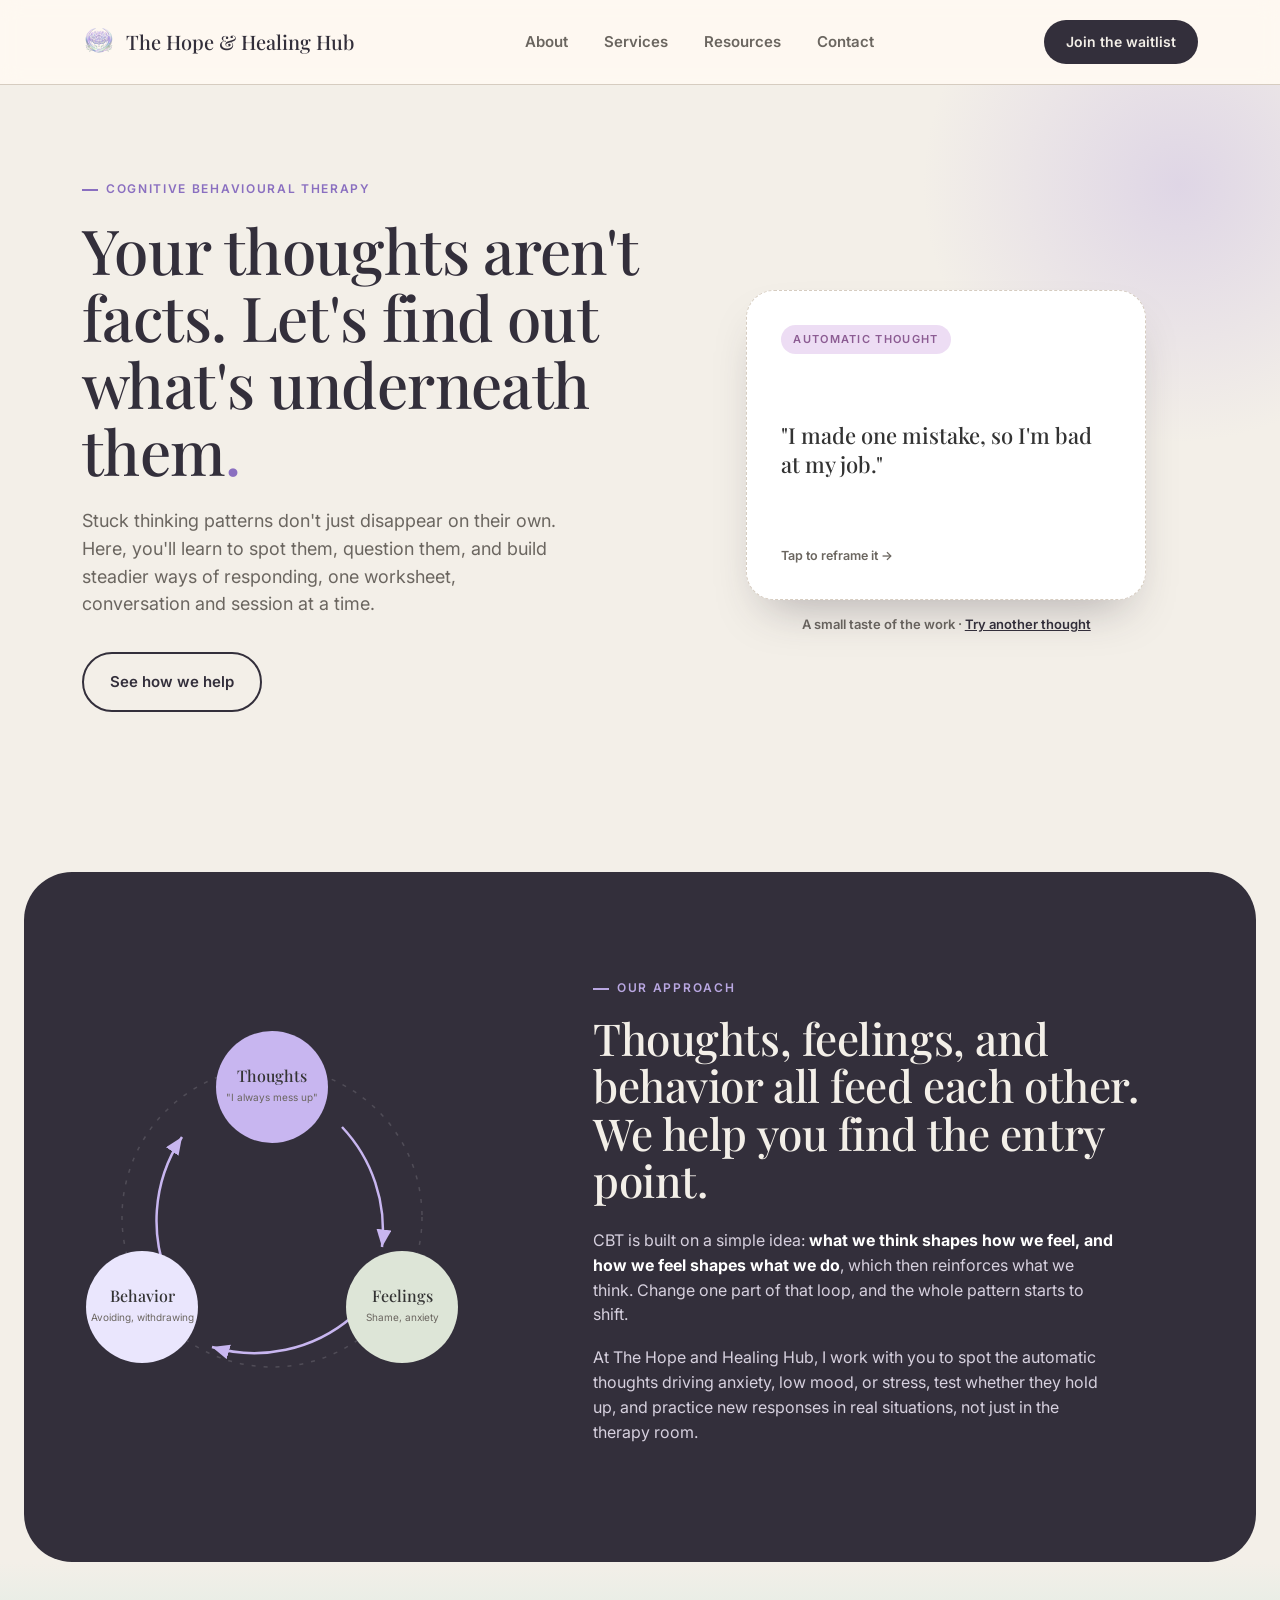
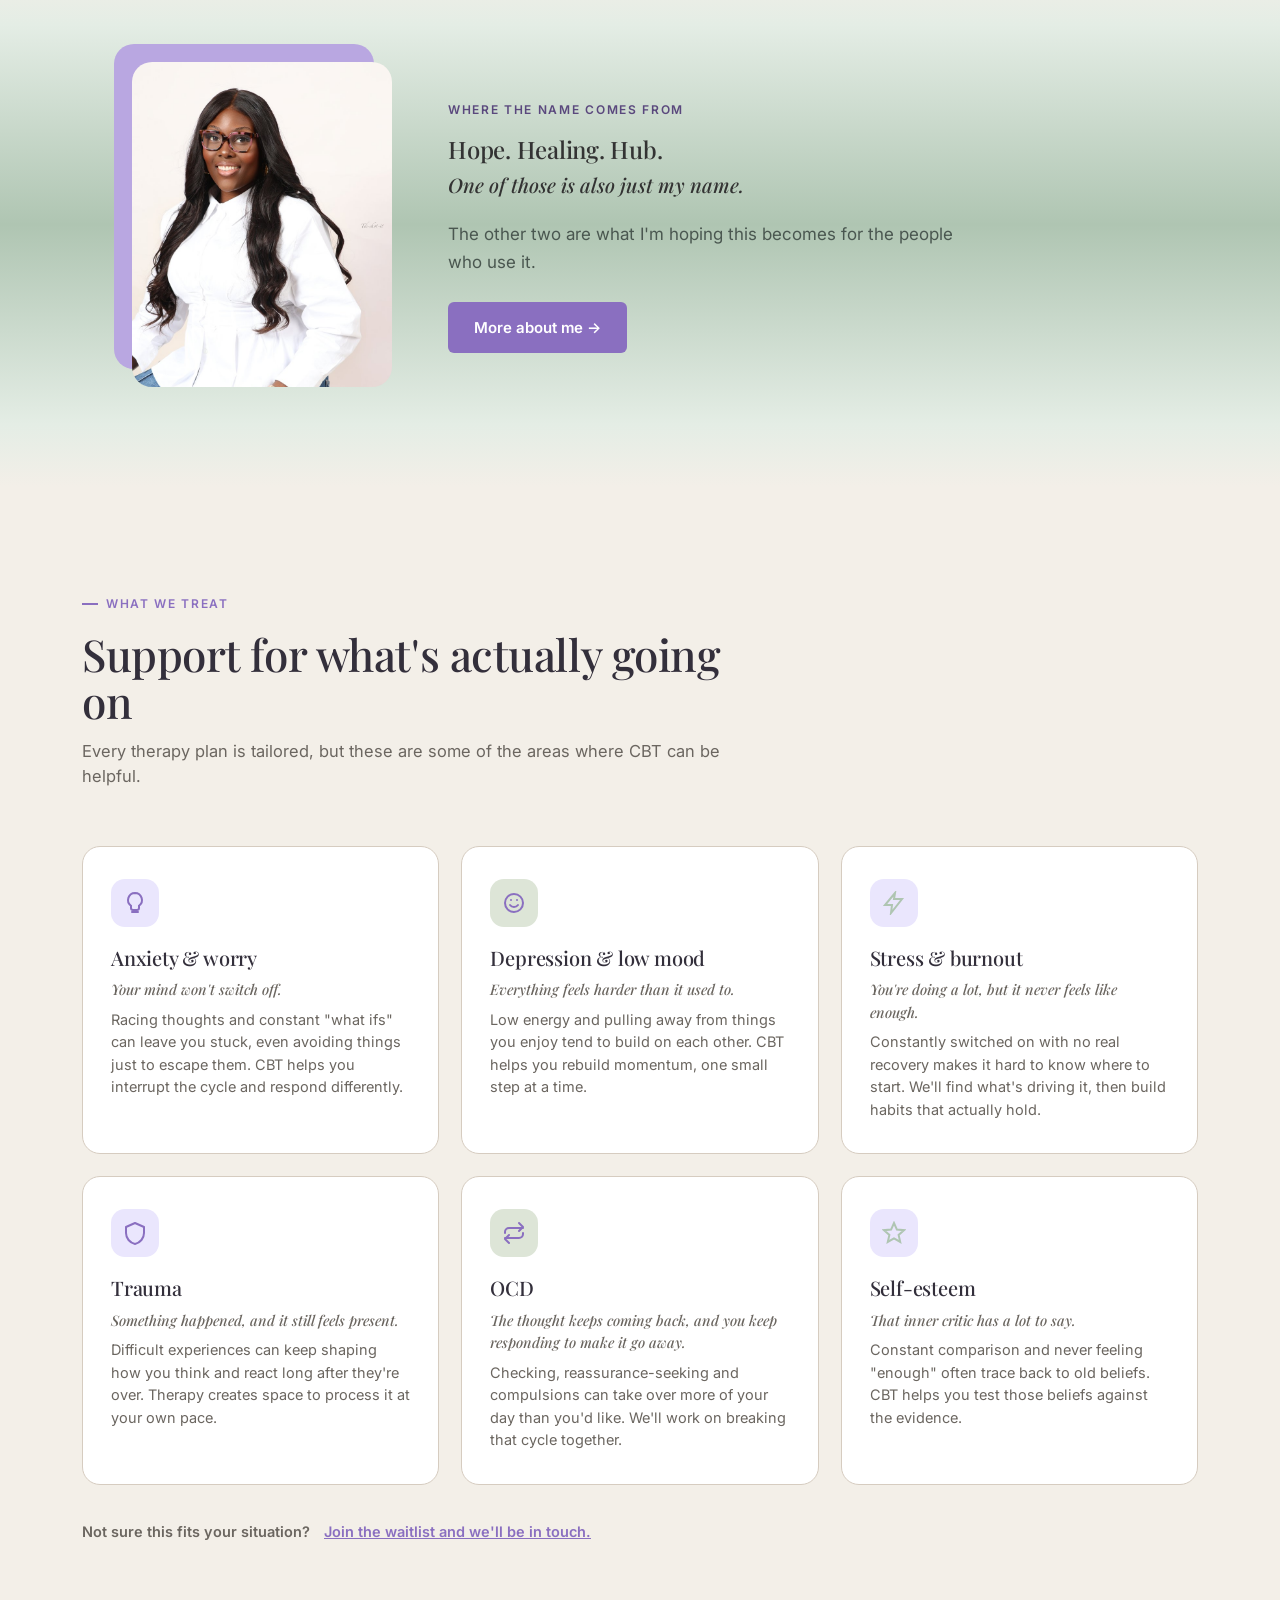
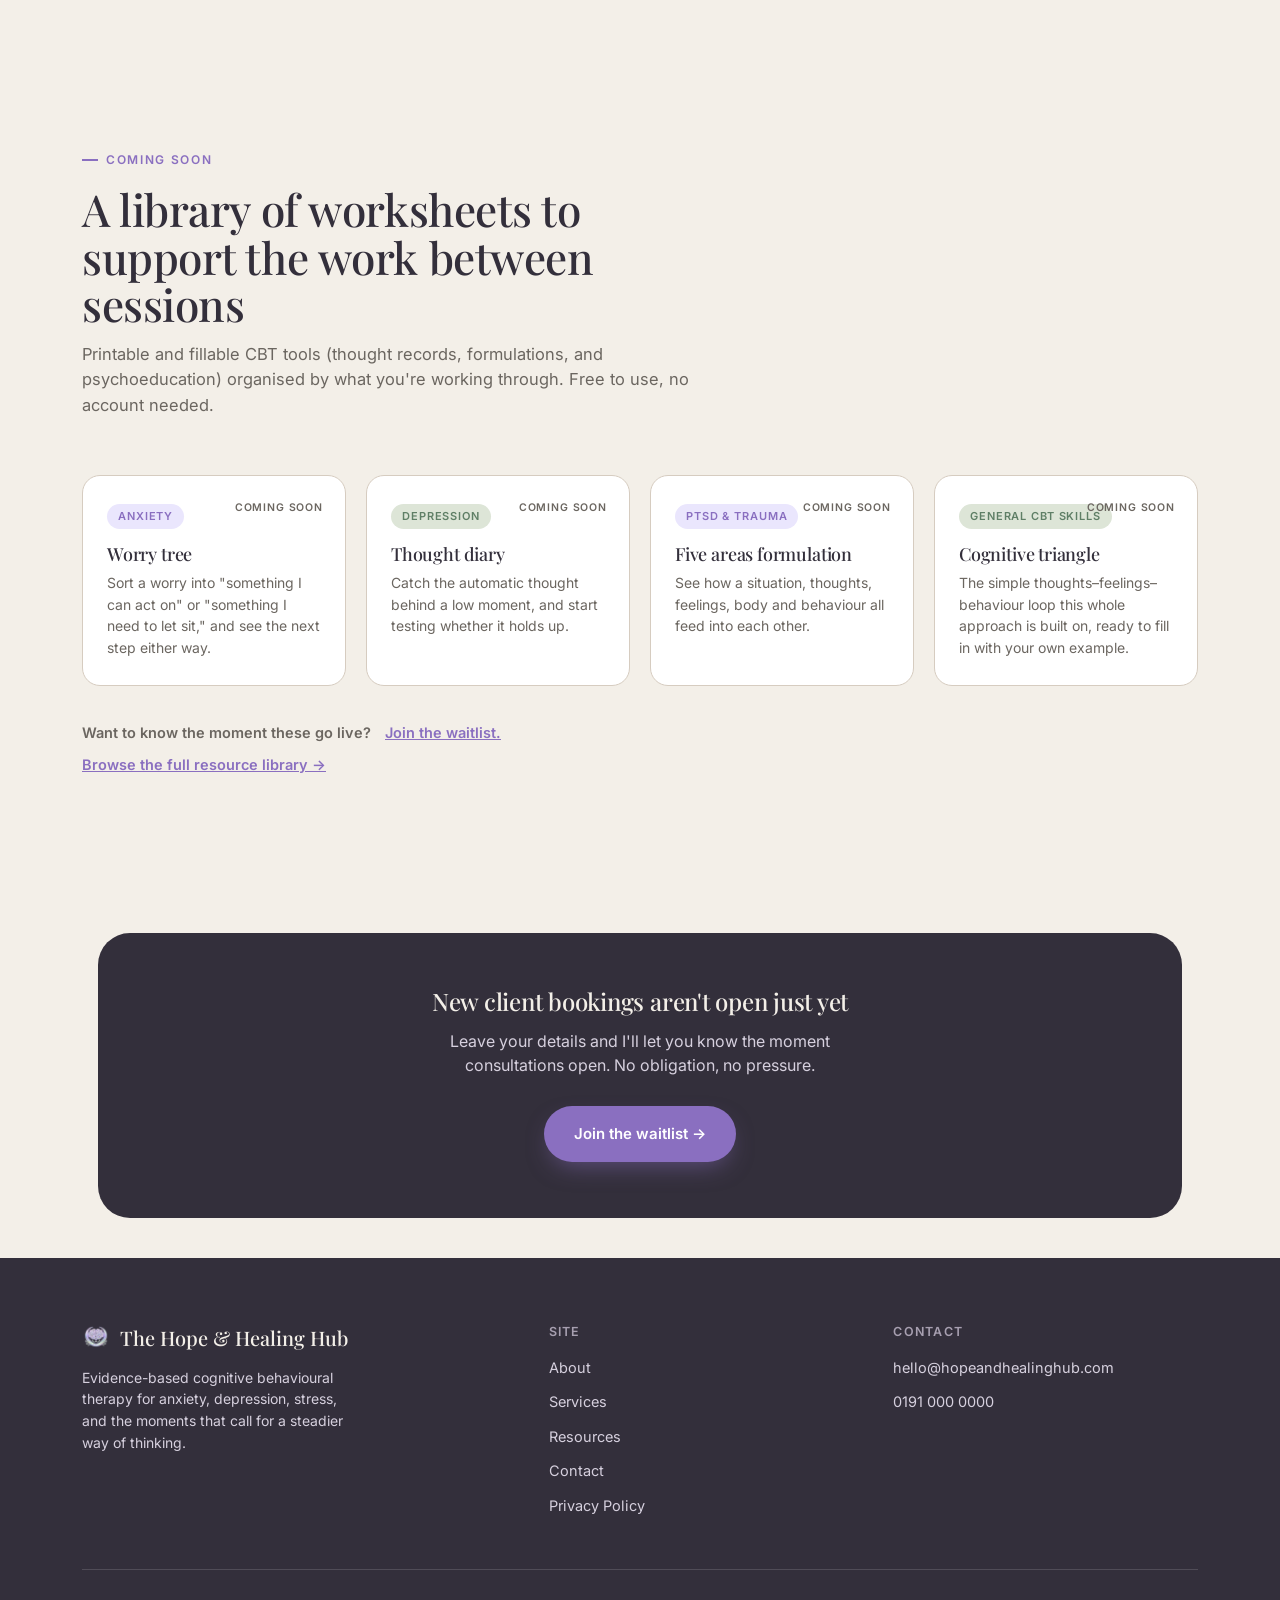
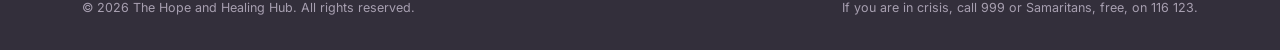
==== commit 461c3c07: "Use real HHH emblem in header and footer logo, site-wide" ====
--- a/index.html
+++ b/index.html
@@ -14,7 +14,7 @@
 
 <header>
   <div class="nav">
-    <a href="#top" class="logo"><span class="mark" aria-hidden="true"></span> The Hope &amp; Healing Hub</a>
+    <a href="#top" class="logo"><img src="assets/emblem.png" alt="" class="mark" aria-hidden="true"> The Hope &amp; Healing Hub</a>
     <nav class="links" aria-label="Primary">
       <a href="about.html">About</a>
       <a href="services.html">Services</a>
@@ -232,7 +232,7 @@
   <div class="wrap">
     <div class="footer-grid">
       <div>
-        <div class="footer-logo"><span class="mark" aria-hidden="true" style="width:28px;height:28px;"></span> The Hope &amp; Healing Hub</div>
+        <div class="footer-logo"><img src="assets/emblem.png" alt="" class="mark" aria-hidden="true" style="width:28px;height:28px;"> The Hope &amp; Healing Hub</div>
         <p>Evidence-based cognitive behavioural therapy for anxiety, depression, stress, and the moments that call for a steadier way of thinking.</p>
       </div>
       <div class="footer-col">
--- a/assets/style.css
+++ b/assets/style.css
@@ -91,16 +91,12 @@
     display:flex; align-items:center; gap:10px;
   }
   .logo .mark{
-    width:34px; height:34px; border-radius:50%;
-    background:conic-gradient(from 200deg, var(--gold), var(--teal), var(--gold-deep), var(--gold));
-    position:relative;
+    width:34px; height:34px;
+    object-fit:contain;
     flex-shrink:0;
   }
-  .logo .mark::after{
-    content:"";
-    position:absolute; inset:9px;
-    background:radial-gradient(circle at 35% 30%, #fff, var(--sand) 70%);
-    border-radius:50%;
+  .footer-logo .mark{
+    object-fit:contain;
   }
   nav.links{
     display:flex; gap:36px;
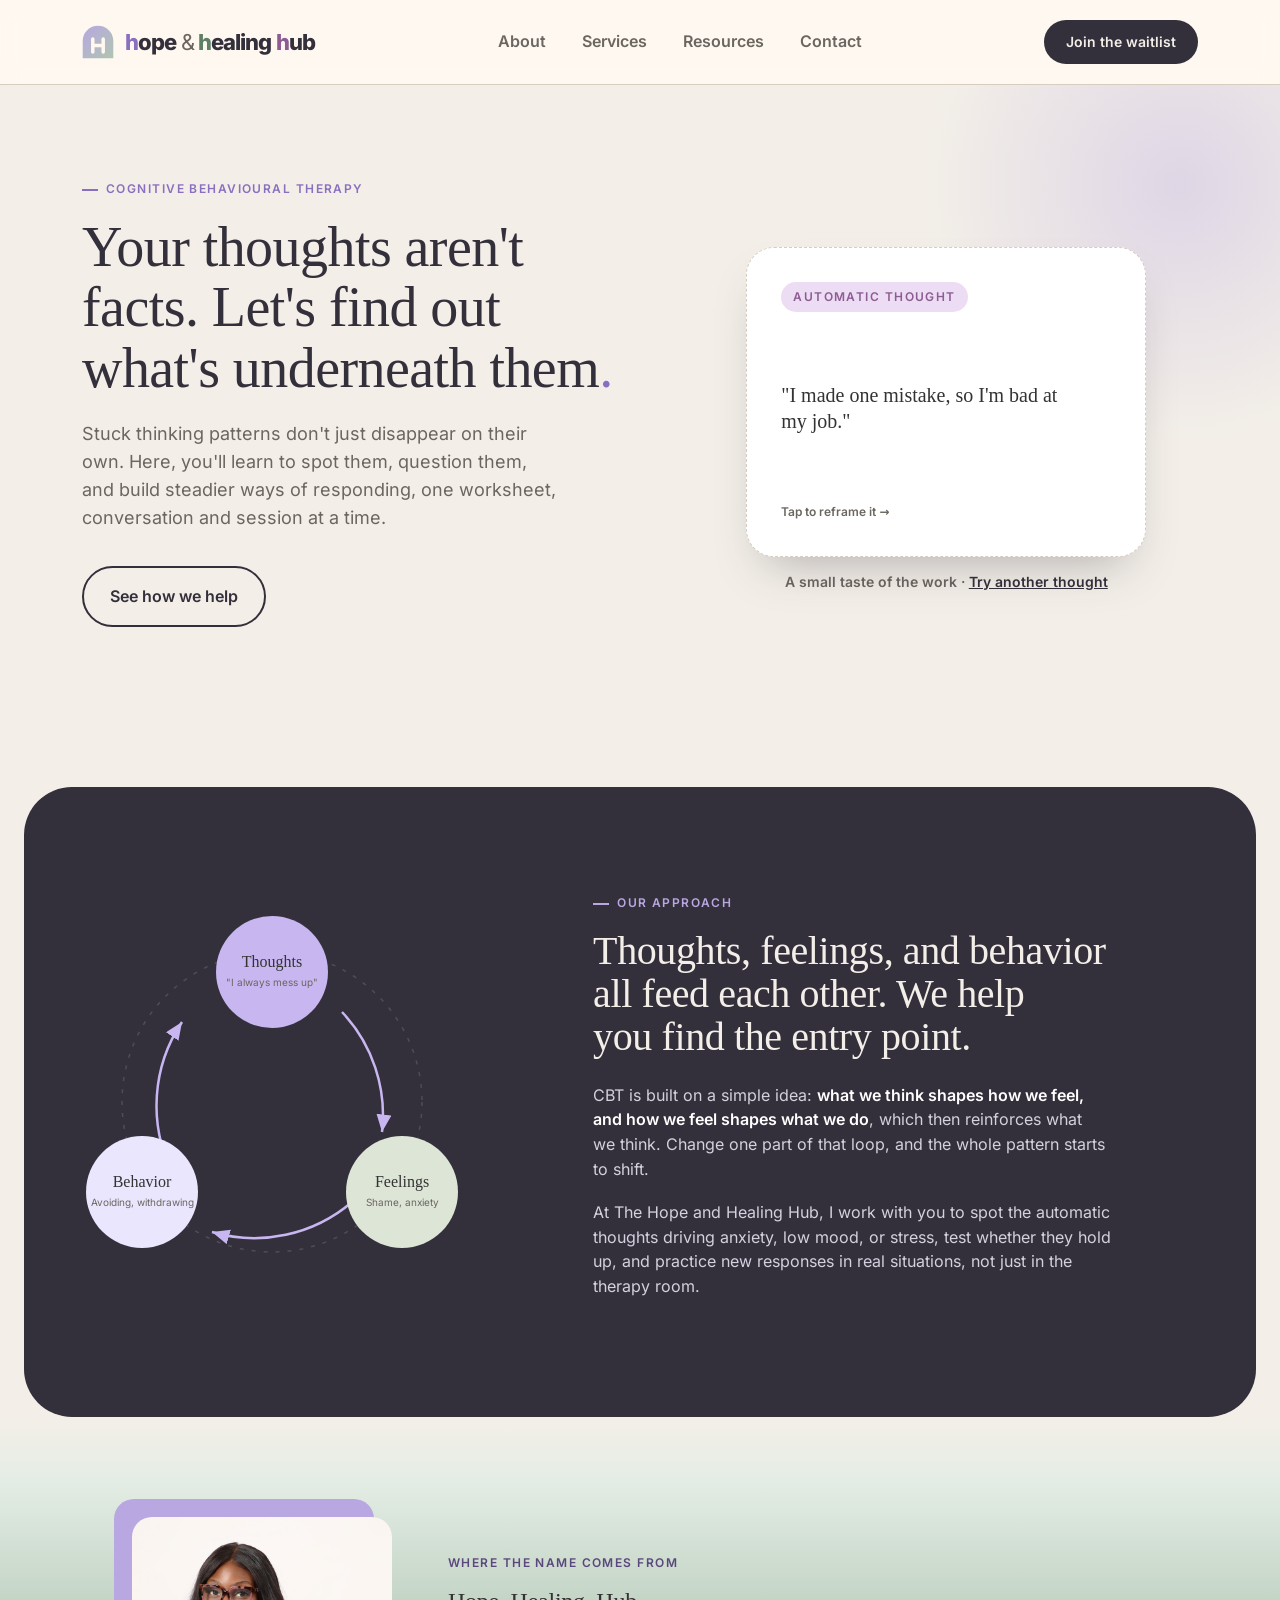
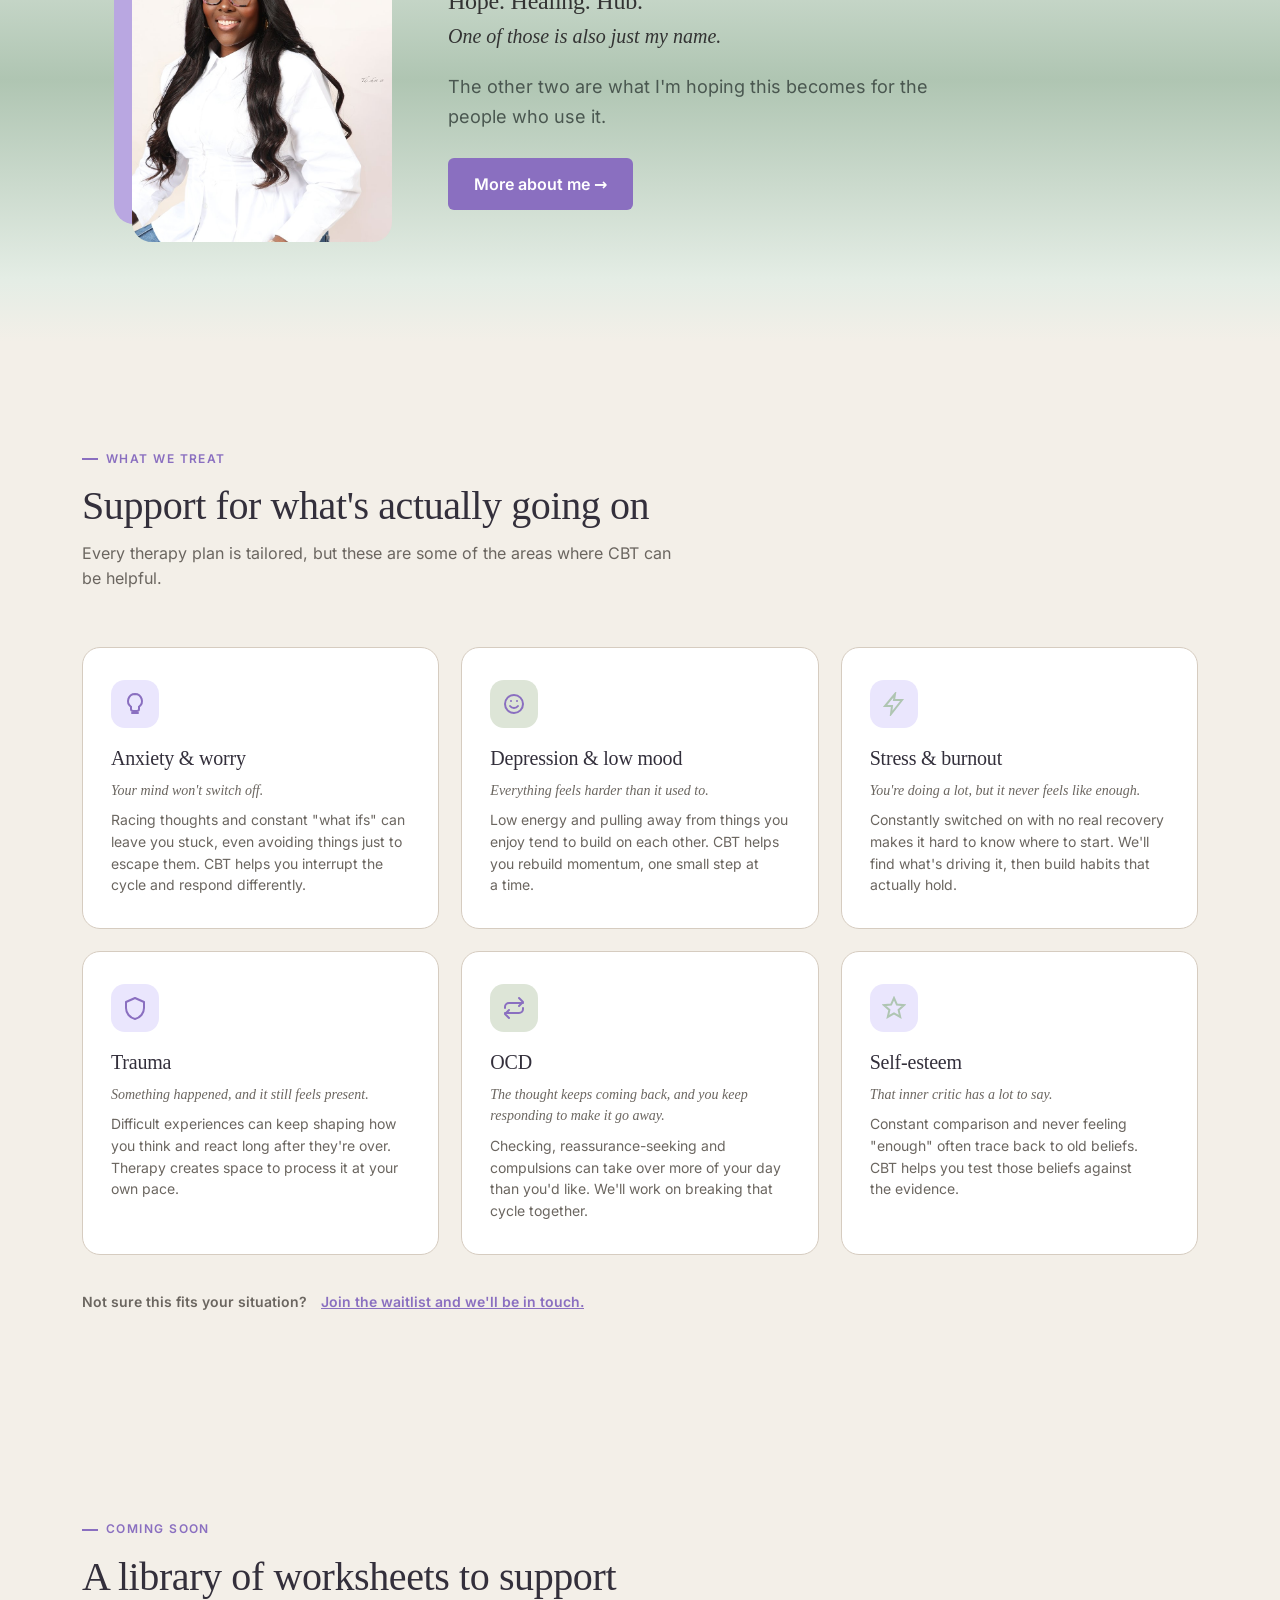
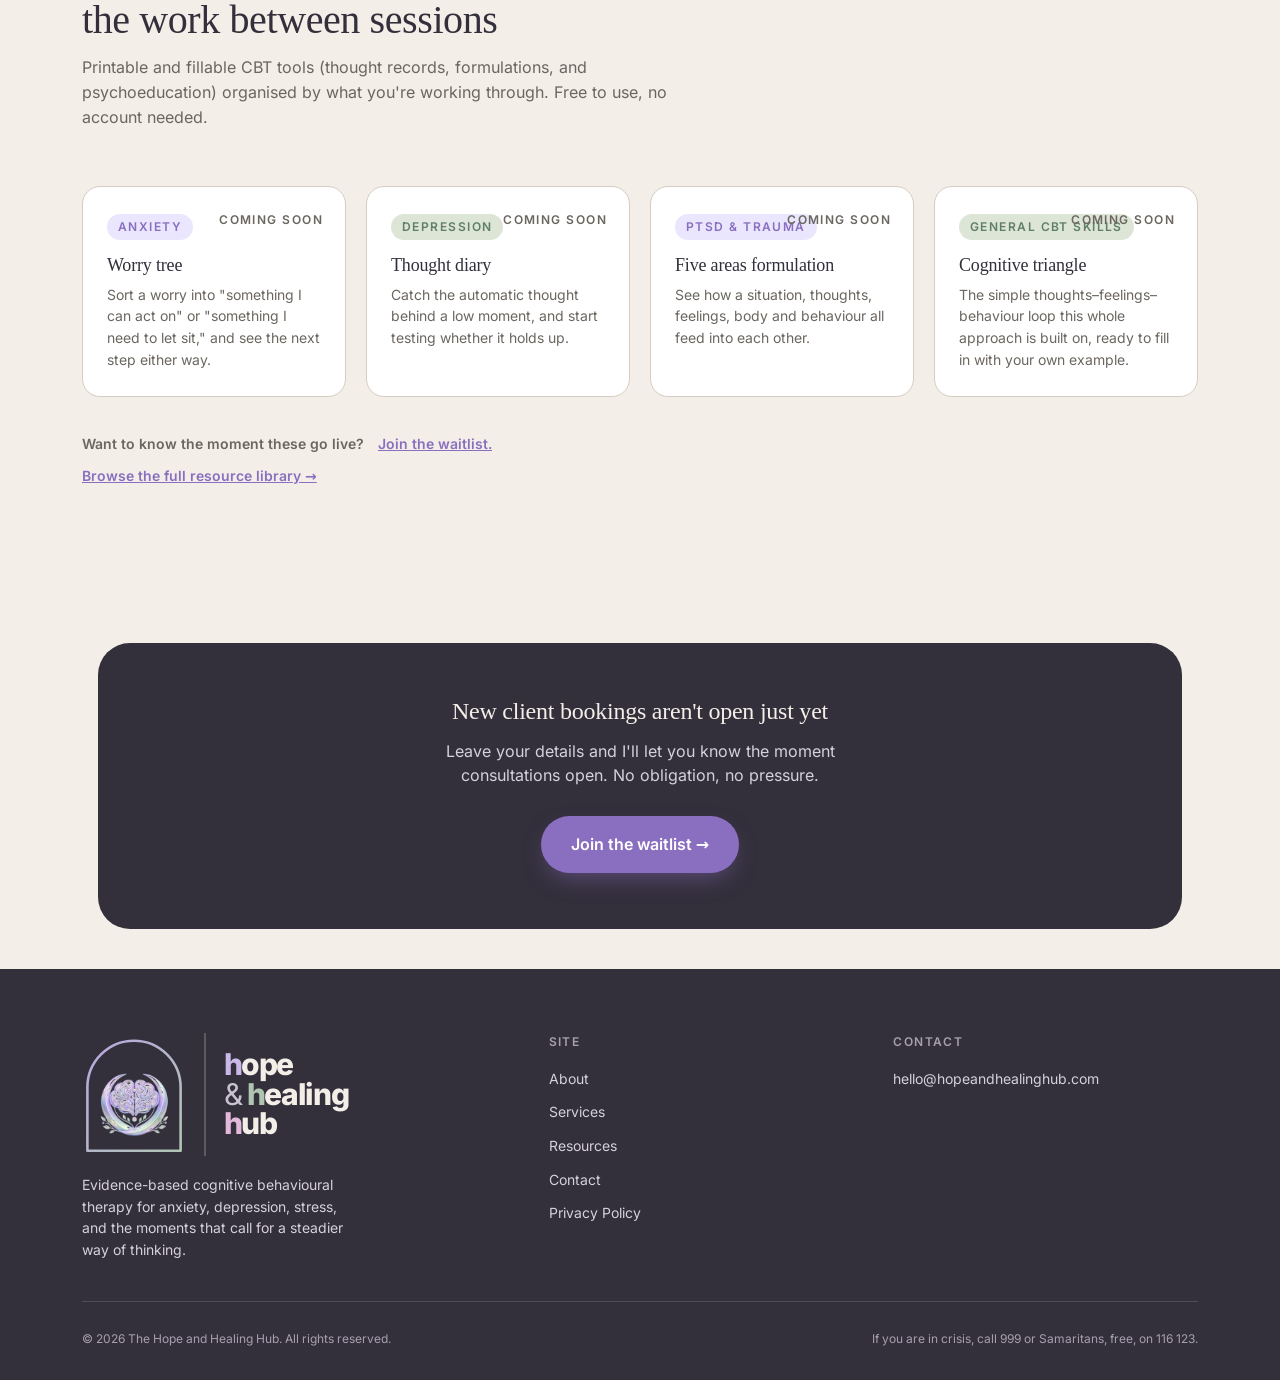
==== commit b9eef79d: "New logo system and type system across the site - Header: arch-H mark with lowercase wordmark; foote" ====
--- a/index.html
+++ b/index.html
@@ -3,22 +3,24 @@
 <head>
 <meta charset="UTF-8">
 <meta name="viewport" content="width=device-width, initial-scale=1.0">
+<link rel="icon" href="assets/favicon.svg" type="image/svg+xml">
+<link rel="icon" href="assets/favicon-32.png" sizes="32x32" type="image/png">
+<link rel="apple-touch-icon" href="assets/apple-touch-icon.png">
 <title>The Hope and Healing Hub: Cognitive Behavioural Therapy</title>
 <meta name="description" content="The Hope and Healing Hub offers cognitive behavioural therapy for anxiety, depression, trauma, and OCD. Join the waitlist to be notified when we open.">
-<link rel="preconnect" href="https://fonts.googleapis.com">
-<link rel="preconnect" href="https://fonts.gstatic.com" crossorigin>
-<link href="https://fonts.googleapis.com/css2?family=Playfair+Display:wght@400;500;600&family=Inter:wght@300;400;500;600;700&display=swap" rel="stylesheet">
+<link rel="preload" href="assets/fonts/inter-400.woff2" as="font" type="font/woff2" crossorigin>
+<link rel="preload" href="assets/fonts/fraunces-500.woff2" as="font" type="font/woff2" crossorigin>
 <link rel="stylesheet" href="assets/style.css">
 </head>
 <body>
 
 <header>
   <div class="nav">
-    <a href="#top" class="logo"><img src="assets/emblem.png" alt="" class="mark" aria-hidden="true"> The Hope &amp; Healing Hub</a>
+    <a href="#top" class="logo"><img src="assets/mark-arch.svg" alt="" class="mark" width="32" height="34"><span class="logo-wm"><span class="a">h</span>ope <span class="amp">&amp;</span> <span class="b">h</span>ealing <span class="c">h</span>ub</span></a>
     <nav class="links" aria-label="Primary">
       <a href="about.html">About</a>
       <a href="services.html">Services</a>
-      <a href="#resources">Resources</a>
+      <a href="resources/index.html">Resources</a>
       <a href="contact.html">Contact</a>
     </nav>
     <a href="contact.html" class="nav-cta">Join the waitlist</a>
@@ -78,17 +80,17 @@
 
             <g>
               <circle cx="190" cy="60" r="56" fill="#C8B6F0"/>
-              <text x="190" y="55" text-anchor="middle" fill="#333333" font-family="Playfair Display, serif" font-size="16" font-weight="500">Thoughts</text>
+              <text x="190" y="55" text-anchor="middle" fill="#333333" font-family="Fraunces, Georgia, serif" font-size="16" font-weight="500">Thoughts</text>
               <text x="190" y="74" text-anchor="middle" fill="#6B6660" font-family="Inter, sans-serif" font-size="10">"I always mess up"</text>
             </g>
             <g>
               <circle cx="320" cy="280" r="56" fill="#DDE5D7"/>
-              <text x="320" y="275" text-anchor="middle" fill="#333333" font-family="Playfair Display, serif" font-size="16" font-weight="500">Feelings</text>
+              <text x="320" y="275" text-anchor="middle" fill="#333333" font-family="Fraunces, Georgia, serif" font-size="16" font-weight="500">Feelings</text>
               <text x="320" y="294" text-anchor="middle" fill="#6B6660" font-family="Inter, sans-serif" font-size="10">Shame, anxiety</text>
             </g>
             <g>
               <circle cx="60" cy="280" r="56" fill="#EAE6FD"/>
-              <text x="60" y="275" text-anchor="middle" fill="#333333" font-family="Playfair Display, serif" font-size="16" font-weight="500">Behavior</text>
+              <text x="60" y="275" text-anchor="middle" fill="#333333" font-family="Fraunces, Georgia, serif" font-size="16" font-weight="500">Behavior</text>
               <text x="60" y="294" text-anchor="middle" fill="#6B6660" font-family="Inter, sans-serif" font-size="10">Avoiding, withdrawing</text>
             </g>
           </svg>
@@ -232,21 +234,20 @@
   <div class="wrap">
     <div class="footer-grid">
       <div>
-        <div class="footer-logo"><img src="assets/emblem.png" alt="" class="mark" aria-hidden="true" style="width:28px;height:28px;"> The Hope &amp; Healing Hub</div>
+        <div class="b2"><div class="b2-arch"><img class="b2-frame" src="assets/b2-frame.svg" alt=""><img class="b2-emb" src="assets/emblem.png" alt=""></div><div class="b2-rule"></div><div class="b2-text"><div><span class="a">h</span>ope</div><div><span class="amp">&amp;</span> <span class="b">h</span>ealing</div><div><span class="c">h</span>ub</div></div></div>
         <p>Evidence-based cognitive behavioural therapy for anxiety, depression, stress, and the moments that call for a steadier way of thinking.</p>
       </div>
       <div class="footer-col">
         <h4>Site</h4>
         <a href="about.html">About</a>
         <a href="services.html">Services</a>
-        <a href="#resources">Resources</a>
+        <a href="resources/index.html">Resources</a>
         <a href="contact.html">Contact</a>
         <a href="privacy.html">Privacy Policy</a>
       </div>
       <div class="footer-col">
         <h4>Contact</h4>
         <a href="mailto:hello@hopeandhealinghub.com">hello@hopeandhealinghub.com</a>
-        <a href="tel:+441910000000">0191 000 0000</a>
       </div>
     </div>
     <div class="footer-bottom">
--- a/assets/style.css
+++ b/assets/style.css
@@ -1,4 +1,25 @@
+  /* ---------- Fonts: self-hosted, so nothing loads from Google ---------- */
+  @font-face{font-family:'Fraunces'; font-style:normal; font-weight:500; font-display:swap; src:url('fonts/fraunces-500.woff2') format('woff2');}
+  @font-face{font-family:'Fraunces'; font-style:italic; font-weight:500; font-display:swap; src:url('fonts/fraunces-500-italic.woff2') format('woff2');}
+  @font-face{font-family:'Inter'; font-style:normal; font-weight:400; font-display:swap; src:url('fonts/inter-400.woff2') format('woff2');}
+  @font-face{font-family:'Inter'; font-style:normal; font-weight:600; font-display:swap; src:url('fonts/inter-600.woff2') format('woff2');}
+  @font-face{font-family:'Inter'; font-style:normal; font-weight:800; font-display:swap; src:url('fonts/inter-800.woff2') format('woff2');}
+
   :root{
+    /* ---- Type system: two typefaces, four voices ---- */
+    --font-head:'Fraunces', Georgia, 'Times New Roman', serif;   /* headlines and the italic accent */
+    --font-body:'Inter', system-ui, -apple-system, 'Segoe UI', Arial, sans-serif;  /* body, interface, wordmark */
+    --fs-label:12px;                      /* caps labels, tiny print */
+    --fs-sm:14px;                         /* small text, buttons, nav */
+    --fs-body:16px;                       /* reading text */
+    --fs-lead:18px;                       /* intro paragraphs */
+    --fs-hook:20px;                       /* hook lines, small headings, quotes in cards */
+    --fs-h2:clamp(28px, 3.6vw, 40px);     /* section titles and big pull quotes */
+    --fs-h1:clamp(36px, 5vw, 56px);       /* page titles */
+    --track-tight:-0.04em;                /* wordmark only */
+    --track-head:-0.01em;                 /* headlines */
+    --track-label:0.12em;                 /* caps labels */
+
     --gold:#B9A7E1;       /* Hope Lavender: primary accent */
     --gold-deep:#8A6FC0;  /* deeper lavender: buttons, hover states */
     --teal:#AFC5B2;       /* Hub Sage: supporting accent */
@@ -17,7 +38,8 @@
 
   *{box-sizing:border-box; margin:0; padding:0;}
 
-  html{scroll-behavior:smooth;}
+  html{scroll-behavior:smooth; font-synthesis:none;}
+  strong, b{font-weight:600;}
 
   @media (prefers-reduced-motion: reduce){
     html{scroll-behavior:auto;}
@@ -25,7 +47,7 @@
   }
 
   body{
-    font-family:'Inter', sans-serif;
+    font-family:var(--font-body);
     background:var(--cream);
     color:var(--ink);
     line-height:1.55;
@@ -36,22 +58,25 @@
   img, svg{display:block; max-width:100%;}
 
   h1,h2,h3{
-    font-family:'Playfair Display', serif;
+    font-family:var(--font-head);
     font-weight:500;
     line-height:1.08;
-    letter-spacing:-0.01em;
+    letter-spacing:var(--track-head);
     color:var(--teal-deep);
   }
 
+  h1,h2,h3{text-wrap:balance;}   /* no one-word last lines in headlines */
+  p{text-wrap:pretty;}           /* avoid orphans at the end of paragraphs */
+
   a{color:inherit; text-decoration:none;}
 
   .wrap{max-width:var(--max); margin:0 auto; padding:0 32px;}
 
   .eyebrow{
-    font-family:'Inter', sans-serif;
+    font-family:var(--font-body);
     text-transform:uppercase;
-    font-size:12px;
-    letter-spacing:0.14em;
+    font-size:var(--fs-label);
+    letter-spacing:var(--track-label);
     font-weight:600;
     color:var(--coral);
     display:inline-flex;
@@ -84,24 +109,25 @@
     max-width:var(--max); margin:0 auto;
   }
   .logo{
-    font-family:'Playfair Display', serif;
-    font-weight:500;
-    font-size:20px;
     color:var(--teal-deep);
-    display:flex; align-items:center; gap:10px;
+    display:flex; align-items:center; gap:11px;
   }
   .logo .mark{
-    width:34px; height:34px;
-    object-fit:contain;
+    height:34px; width:auto;
     flex-shrink:0;
   }
-  .footer-logo .mark{
-    object-fit:contain;
-  }
+  .logo-wm{
+    font-family:var(--font-body); font-weight:800; font-size:22px;
+    letter-spacing:-0.04em; white-space:nowrap; color:var(--teal-deep);
+  }
+  .logo-wm .a{color:var(--gold-deep);}
+  .logo-wm .b{color:#5F7F66;}
+  .logo-wm .c{color:#8C5C93;}
+  .logo-wm .amp{font-weight:500; color:var(--ink-soft);}
   nav.links{
     display:flex; gap:36px;
     font-weight:600;
-    font-size:15px;
+    font-size:var(--fs-body);
   }
   nav.links a{
     color:var(--ink-soft);
@@ -126,7 +152,7 @@
     padding:11px 22px;
     border-radius:100px;
     font-weight:600;
-    font-size:14px;
+    font-size:var(--fs-sm);
     transition:transform .2s ease, background .2s ease;
   }
   .nav-cta:hover{background:var(--coral); transform:translateY(-2px);}
@@ -156,7 +182,7 @@
     align-items:center;
   }
   .hero h1{
-    font-size:clamp(38px, 5vw, 62px);
+    font-size:var(--fs-h1);
     margin:18px 0 22px;
   }
   .hero h1 em{
@@ -165,7 +191,7 @@
     position:relative;
   }
   .hero p.lead{
-    font-size:18px;
+    font-size:var(--fs-lead);
     color:var(--ink-soft);
     max-width:480px;
     margin-bottom:34px;
@@ -180,7 +206,7 @@
     padding:16px 30px;
     border-radius:100px;
     font-weight:600;
-    font-size:15px;
+    font-size:var(--fs-body);
     display:inline-flex; align-items:center; gap:8px;
     box-shadow:0 10px 24px -8px rgba(138,111,192,0.55);
     transition:transform .2s ease, box-shadow .2s ease;
@@ -195,7 +221,7 @@
     padding:16px 26px;
     border-radius:100px;
     font-weight:600;
-    font-size:15px;
+    font-size:var(--fs-body);
     border:2px solid var(--teal-deep);
     display:inline-flex; align-items:center; gap:8px;
     transition:background .2s ease, color .2s ease;
@@ -206,7 +232,7 @@
 
   .hero-trust{
     display:flex; gap:28px; flex-wrap:wrap;
-    font-size:13px; color:var(--ink-soft); font-weight:600;
+    font-size:var(--fs-sm); color:var(--ink-soft); font-weight:600;
   }
   .hero-trust span{display:flex; align-items:center; gap:8px;}
   .dot{width:6px; height:6px; border-radius:50%; background:var(--gold-deep); display:inline-block;}
@@ -249,10 +275,10 @@
     transform:rotateY(180deg);
   }
   .reframe-tag{
-    font-family:'Inter', sans-serif;
-    font-size:11px;
+    font-family:var(--font-body);
+    font-size:var(--fs-label);
     text-transform:uppercase;
-    letter-spacing:0.12em;
+    letter-spacing:var(--track-label);
     font-weight:600;
     width:fit-content;
     padding:6px 12px;
@@ -261,26 +287,26 @@
   .reframe-front .reframe-tag{background:#EDDDF4; color:#8C5C93;} /* the brand's one deliberate pink moment */
   .reframe-back .reframe-tag{background:rgba(185,167,225,0.22); color:var(--gold);}
   .reframe-thought{
-    font-family:'Playfair Display', serif;
-    font-size:22px;
+    font-family:var(--font-head);
+    font-size:var(--fs-hook);
     font-weight:500;
     line-height:1.3;
   }
   .reframe-hint{
-    font-size:12.5px;
+    font-size:var(--fs-label);
     color:var(--ink-soft);
     font-weight:600;
   }
   .reframe-back .reframe-hint{color:#D6D0DE;}
   .reframe-caption{
-    font-size:13px;
+    font-size:var(--fs-sm);
     color:var(--ink-soft);
     font-weight:600;
   }
   .reframe-caption button{
     background:none; border:none; color:var(--teal-deep);
     font-weight:600; text-decoration:underline;
-    cursor:pointer; font-family:inherit; font-size:13px;
+    cursor:pointer; font-family:inherit; font-size:var(--fs-sm);
     padding:0;
   }
 
@@ -291,12 +317,12 @@
     margin-bottom:56px;
   }
   .section-head h2{
-    font-size:clamp(30px, 3.6vw, 44px);
+    font-size:var(--fs-h2);
     margin-top:16px;
   }
   .section-head p{
     color:var(--ink-soft);
-    font-size:16.5px;
+    font-size:var(--fs-body);
     margin-top:14px;
   }
 
@@ -330,7 +356,7 @@
 
   .about-copy p{
     color:#D6D0DE;
-    font-size:16px;
+    font-size:var(--fs-body);
     margin-bottom:18px;
     max-width:520px;
   }
@@ -343,12 +369,12 @@
   }
   .about-stats div{border-left:2px solid rgba(255,255,255,0.25); padding-left:16px;}
   .about-stats .num{
-    font-family:'Playfair Display', serif;
-    font-size:32px;
+    font-family:var(--font-head);
+    font-size:var(--fs-h2);
     color:var(--sand);
     font-weight:500;
   }
-  .about-stats .label{font-size:12.5px; color:#D6D0DE; font-weight:600;}
+  .about-stats .label{font-size:var(--fs-label); color:#D6D0DE; font-weight:600;}
 
   /* ---------- SERVICES ---------- */
   .service-grid{
@@ -377,12 +403,12 @@
   }
   .service-icon svg{width:24px; height:24px;}
   .service-card h3{
-    font-size:20px;
+    font-size:var(--fs-hook);
     margin-bottom:10px;
     color:var(--teal-deep);
   }
   .service-card p{
-    font-size:14.5px;
+    font-size:var(--fs-sm);
     color:var(--ink-soft);
   }
   .service-card:nth-child(6n+1) .service-icon{background:var(--sand); color:var(--gold-deep);}
@@ -395,7 +421,7 @@
   .services-note{
     margin-top:36px;
     display:flex; align-items:center; gap:14px;
-    font-size:14.5px; color:var(--ink-soft); font-weight:600;
+    font-size:var(--fs-sm); color:var(--ink-soft); font-weight:600;
   }
   .services-note a{color:var(--coral); text-decoration:underline; font-weight:600;}
 
@@ -416,15 +442,15 @@
   }
   .resource-soon{
     position:absolute; top:24px; right:22px;
-    font-size:10.5px; font-weight:600; color:var(--ink-soft);
-    text-transform:uppercase; letter-spacing:0.08em;
+    font-size:var(--fs-label); font-weight:600; color:var(--ink-soft);
+    text-transform:uppercase; letter-spacing:var(--track-label);
   }
   .resource-tag{
     display:inline-block;
-    font-size:11px;
+    font-size:var(--fs-label);
     font-weight:600;
     text-transform:uppercase;
-    letter-spacing:0.08em;
+    letter-spacing:var(--track-label);
     padding:4px 11px;
     border-radius:100px;
     margin-bottom:16px;
@@ -433,12 +459,12 @@
   }
   .resource-tag--sage{background:#DDE5D7; color:#5F7F66;}
   .resource-card h3{
-    font-size:18px;
+    font-size:var(--fs-lead);
     margin-bottom:8px;
     color:var(--teal-deep);
   }
   .resource-card p{
-    font-size:14px;
+    font-size:var(--fs-sm);
     color:var(--ink-soft);
   }
 
@@ -451,8 +477,8 @@
     grid-template-columns:0.95fr 1.15fr;
     gap:60px;
   }
-  .contact-info h2{font-size:clamp(28px,3.4vw,38px); margin-top:16px;}
-  .contact-info p{color:var(--ink-soft); margin-top:14px; font-size:16px; max-width:420px;}
+  .contact-info h2{font-size:var(--fs-h2); margin-top:16px;}
+  .contact-info p{color:var(--ink-soft); margin-top:14px; font-size:var(--fs-body); max-width:420px;}
   .info-list{margin-top:32px; display:flex; flex-direction:column; gap:20px;}
   .info-item{display:flex; gap:14px; align-items:flex-start;}
   .info-item .ic{
@@ -462,8 +488,8 @@
     flex-shrink:0;
   }
   .info-item .ic svg{width:18px; height:18px; color:var(--teal-deep);}
-  .info-item .t{font-weight:600; font-size:14.5px; color:var(--teal-deep);}
-  .info-item .d{font-size:14px; color:var(--ink-soft);}
+  .info-item .t{font-weight:600; font-size:var(--fs-sm); color:var(--teal-deep);}
+  .info-item .d{font-size:var(--fs-sm); color:var(--ink-soft);}
 
   .form-card{
     background:#fff;
@@ -476,7 +502,7 @@
   .field{margin-bottom:20px;}
   .field label{
     display:block;
-    font-size:13px; font-weight:600;
+    font-size:var(--fs-sm); font-weight:600;
     color:var(--teal-deep);
     margin-bottom:8px;
   }
@@ -487,7 +513,7 @@
     border:1.5px solid var(--line);
     background:#FFFCF7;
     font-family:inherit;
-    font-size:14.5px;
+    font-size:var(--fs-sm);
     color:var(--ink);
     transition:border-color .2s ease, background .2s ease;
   }
@@ -499,7 +525,7 @@
   .field textarea{resize:vertical; min-height:110px;}
   .form-card .btn-primary{width:100%; justify-content:center; margin-top:6px;}
   .form-note{
-    font-size:12.5px; color:var(--ink-soft); margin-top:14px; text-align:center;
+    font-size:var(--fs-label); color:var(--ink-soft); margin-top:14px; text-align:center;
   }
   #formConfirm{
     display:none;
@@ -507,8 +533,8 @@
     padding:26px; border-radius:var(--radius-md);
     text-align:center;
   }
-  #formConfirm h3{color:var(--gold); font-size:20px; margin-bottom:8px;}
-  #formConfirm p{color:#D6D0DE; font-size:14px;}
+  #formConfirm h3{color:var(--gold); font-size:var(--fs-hook); margin-bottom:8px;}
+  #formConfirm p{color:#D6D0DE; font-size:var(--fs-sm);}
 
   /* ---------- FOOTER ---------- */
   footer{
@@ -524,24 +550,32 @@
     padding-bottom:40px;
     border-bottom:1px solid rgba(255,255,255,0.14);
   }
-  .footer-logo{
-    font-family:'Playfair Display', serif;
-    color:var(--cream); font-size:20px; font-weight:500;
-    display:flex; align-items:center; gap:10px; margin-bottom:14px;
-  }
-  .footer-grid p{font-size:14px; max-width:280px;}
+  /* Footer brand lockup: emblem held in the arch, beside the lowercase stack */
+  .b2{display:flex; align-items:center; gap:18px; margin-bottom:18px;}
+  .b2-arch{position:relative; width:104px; height:123px; flex-shrink:0;}
+  .b2-arch img{position:absolute; max-width:none;}
+  .b2-frame{inset:0; width:100%; height:100%;}
+  .b2-emb{left:10px; top:32px; width:85px; height:85px;}
+  .b2-rule{width:1.5px; align-self:stretch; background:rgba(243,239,232,0.22);}
+  .b2-text{
+    font-family:var(--font-body); font-weight:800; font-size:30px;
+    line-height:0.98; letter-spacing:-0.045em; color:var(--cream);
+  }
+  .b2-text .a{color:#C9B8E8;} .b2-text .b{color:#AFC5B2;} .b2-text .c{color:#E3B8DA;}
+  .b2-text .amp{font-weight:500; color:#C9C2D3;}
+  .footer-grid p{font-size:var(--fs-sm); max-width:280px;}
   .footer-col h4{
-    font-size:12.5px; text-transform:uppercase; letter-spacing:0.1em;
+    font-size:var(--fs-label); text-transform:uppercase; letter-spacing:var(--track-label);
     color:#A79FB0; margin-bottom:16px; font-weight:600;
   }
   .footer-col a{
-    display:block; font-size:14.5px; color:#D6D0DE; margin-bottom:12px;
+    display:block; font-size:var(--fs-sm); color:#D6D0DE; margin-bottom:12px;
     transition:color .2s ease;
   }
   .footer-col a:hover{color:var(--gold);}
   .footer-bottom{
     display:flex; justify-content:space-between; align-items:center;
-    padding-top:28px; font-size:12.5px; color:#A79FB0;
+    padding-top:28px; font-size:var(--fs-label); color:#A79FB0;
     flex-wrap:wrap; gap:12px;
   }
 
@@ -571,10 +605,10 @@
 
   /* ---------- SUBPAGE HERO (resources index / post pages) ---------- */
   .page-hero{padding:64px 0 24px;}
-  .page-hero h1{font-size:clamp(32px, 4.4vw, 48px); margin:16px 0 14px;}
-  .page-hero p.lead{font-size:17px; color:var(--ink-soft); max-width:560px;}
+  .page-hero h1{font-size:var(--fs-h1); margin:16px 0 14px;}
+  .page-hero p.lead{font-size:var(--fs-lead); color:var(--ink-soft); max-width:560px;}
   .breadcrumb{
-    font-size:13.5px; color:var(--ink-soft); font-weight:500;
+    font-size:var(--fs-sm); color:var(--ink-soft); font-weight:600;
     display:flex; align-items:center; gap:8px; margin-bottom:6px;
   }
   .breadcrumb a{color:var(--gold-deep); font-weight:600;}
@@ -584,30 +618,30 @@
   .post-header{max-width:720px; margin-bottom:40px;}
   .post-meta{
     display:flex; align-items:center; gap:14px; flex-wrap:wrap;
-    margin-bottom:18px; font-size:13px; color:var(--ink-soft); font-weight:600;
-  }
-  .post-header h1{font-size:clamp(30px, 4vw, 42px); margin-bottom:16px;}
-  .post-header p.lead{font-size:17px; color:var(--ink-soft);}
+    margin-bottom:18px; font-size:var(--fs-sm); color:var(--ink-soft); font-weight:600;
+  }
+  .post-header h1{font-size:var(--fs-h1); margin-bottom:16px;}
+  .post-header p.lead{font-size:var(--fs-lead); color:var(--ink-soft);}
   .post-body{max-width:720px;}
-  .post-body p{font-size:16px; color:var(--ink); margin-bottom:18px; max-width:640px;}
-  .post-body h2{font-size:24px; margin:36px 0 14px;}
+  .post-body p{font-size:var(--fs-body); color:var(--ink); margin-bottom:18px; max-width:640px;}
+  .post-body h2{font-size:var(--fs-hook); margin:36px 0 14px;}
   .post-body ul, .post-body ol{margin:0 0 18px 22px; color:var(--ink);}
-  .post-body li{margin-bottom:8px; font-size:16px;}
+  .post-body li{margin-bottom:8px; font-size:var(--fs-body);}
   .post-cta{
     background:#fff; border:1.5px solid var(--line); border-radius:var(--radius-md);
     padding:28px; margin:36px 0; max-width:640px;
     display:flex; align-items:center; justify-content:space-between; gap:20px; flex-wrap:wrap;
   }
-  .post-cta .t{font-weight:600; font-size:15px; color:var(--teal-deep); margin-bottom:4px;}
-  .post-cta .d{font-size:14px; color:var(--ink-soft);}
+  .post-cta .t{font-weight:600; font-size:var(--fs-body); color:var(--teal-deep); margin-bottom:4px;}
+  .post-cta .d{font-size:var(--fs-sm); color:var(--ink-soft);}
   .post-placeholder{
     background:var(--sand); border:1.5px dashed var(--gold-deep); border-radius:var(--radius-md);
     padding:20px 24px; margin-bottom:32px; max-width:640px;
-    font-size:14px; color:var(--teal-deep);
+    font-size:var(--fs-sm); color:var(--teal-deep);
   }
   .post-placeholder strong{color:var(--gold-deep);}
   .back-link{
-    display:inline-flex; align-items:center; gap:8px; font-size:14px; font-weight:600;
+    display:inline-flex; align-items:center; gap:8px; font-size:var(--fs-sm); font-weight:600;
     color:var(--teal-deep); margin-top:8px;
   }
 
@@ -620,8 +654,8 @@
 
   /* ---------- ABOUT PAGE ---------- */
   .about-hero-cred{
-    font-size:14px; font-weight:600; color:var(--gold-deep);
-    letter-spacing:0.02em; margin-bottom:8px;
+    font-size:var(--fs-sm); font-weight:600; color:var(--gold-deep);
+     margin-bottom:8px;
   }
 
   .pillar-grid{
@@ -633,10 +667,10 @@
     padding:26px 24px;
   }
   .pillar-card .pillar-word{
-    font-family:'Playfair Display', serif; font-weight:500; font-size:20px;
+    font-family:var(--font-head); font-weight:500; font-size:var(--fs-hook);
     margin-bottom:10px;
   }
-  .pillar-card p{font-size:14.5px; color:var(--ink-soft); margin:0;}
+  .pillar-card p{font-size:var(--fs-sm); color:var(--ink-soft); margin:0;}
   .pillar-card--hope{border-top:4px solid var(--gold);}
   .pillar-card--hope .pillar-word{color:var(--gold-deep);}
   .pillar-card--healing{border-top:4px solid var(--teal);}
@@ -651,10 +685,10 @@
     margin:32px 0;
   }
   .pullquote p{
-    font-family:'Playfair Display', serif;
+    font-family:var(--font-head);
     font-style:italic;
     font-weight:500;
-    font-size:22px;
+    font-size:var(--fs-hook);
     color:var(--teal-deep);
     line-height:1.4;
     margin:0;
@@ -662,7 +696,7 @@
 
   .tag-cloud{display:flex; flex-wrap:wrap; gap:10px; margin:20px 0 8px;}
   .tag-cloud span{
-    font-size:13.5px; font-weight:600; padding:8px 16px; border-radius:100px;
+    font-size:var(--fs-sm); font-weight:600; padding:8px 16px; border-radius:100px;
     background:var(--sand); color:var(--gold-deep);
   }
   .tag-cloud span:nth-child(3n+2){background:#DDE5D7; color:#5F7F66;}
@@ -671,20 +705,20 @@
   .quals-grid{
     display:grid; grid-template-columns:1fr 1fr; gap:36px; margin-top:12px;
   }
-  .quals-grid h3{font-size:16px; color:var(--teal-deep); margin-bottom:14px;}
+  .quals-grid h3{font-size:var(--fs-body); color:var(--teal-deep); margin-bottom:14px;}
   .quals-grid ul{list-style:none; margin:0; padding:0;}
   .quals-grid li{
-    font-size:14.5px; color:var(--ink); padding:10px 0;
+    font-size:var(--fs-sm); color:var(--ink); padding:10px 0;
     border-bottom:1px solid var(--line);
   }
-  .quals-note{font-size:13px; color:var(--ink-soft); margin-top:14px; font-style:italic;}
+  .quals-note{font-size:var(--fs-sm); color:var(--ink-soft); margin-top:14px; font-style:normal;}
 
   .about-cta{
     background:var(--teal-deep); color:var(--cream); border-radius:32px;
     margin:56px 16px 0; padding:56px 40px; text-align:center;
   }
   .about-cta h2{color:var(--cream); margin-bottom:14px;}
-  .about-cta p{color:#D6D0DE; font-size:16px; max-width:480px; margin:0 auto 28px;}
+  .about-cta p{color:#D6D0DE; font-size:var(--fs-body); max-width:480px; margin:0 auto 28px;}
   .about-cta .cta-row{display:flex; gap:14px; justify-content:center; flex-wrap:wrap;}
   .about-cta .btn-ghost{border-color:rgba(255,255,255,0.4); color:var(--cream);}
   .about-cta .btn-ghost:hover{background:rgba(255,255,255,0.12); color:var(--cream);}
@@ -723,20 +757,20 @@
   }
   .meet-preview h2 { margin: 16px 0 6px; color: var(--ink); }
   .meet-preview .subline {
-    font-family: 'Playfair Display', serif;
+    font-family:var(--font-head);
     font-style: italic;
-    font-weight: 500;
-    font-size: 20px;
+    font-weight:500;
+    font-size:var(--fs-hook);
     color: var(--ink);
     margin: 0 0 20px;
   }
   .meet-preview p.lead-small {
-    font-family:'Inter',sans-serif; font-size:17px; line-height:1.65;
+    font-family:var(--font-body); font-size:var(--fs-lead); line-height:1.65;
     color: #4A5750; max-width: 520px; margin: 0 0 26px;
   }
   .meet-preview .btn-block {
     display:inline-block; background: var(--gold-deep); color: #fff;
-    padding: 14px 26px; border-radius: 6px; font-weight: 600; font-size: 15px;
+    padding: 14px 26px; border-radius: 6px; font-weight:600; font-size:var(--fs-body);
     text-decoration: none;
   }
 
@@ -747,10 +781,10 @@
 
   /* ---- What we treat cards: italic hook line above the description ---- */
   .card-hook {
-    font-family: 'Playfair Display', serif;
+    font-family:var(--font-head);
     font-style: italic;
-    font-weight: 500;
-    font-size: 17px;
+    font-weight:500;
+    font-size:var(--fs-lead);
     color: var(--ink);
     margin: 4px 0 8px;
   }
@@ -763,14 +797,14 @@
     padding: 32px 36px;
   }
   .crisis-callout h3 {
-    font-family: 'Playfair Display', serif;
-    font-weight: 500;
-    font-size: 20px;
+    font-family:var(--font-head);
+    font-weight:500;
+    font-size:var(--fs-hook);
     color: #8C5C93;
     margin: 0 0 10px;
   }
   .crisis-callout p {
-    font-size: 15px;
+    font-size:var(--fs-body);
     color: var(--ink-soft);
     margin: 0 0 18px;
     max-width: 640px;
@@ -781,7 +815,7 @@
     gap: 10px;
   }
   .crisis-list a {
-    font-size: 15px;
+    font-size:var(--fs-body);
     color: var(--ink);
     text-decoration: none;
   }
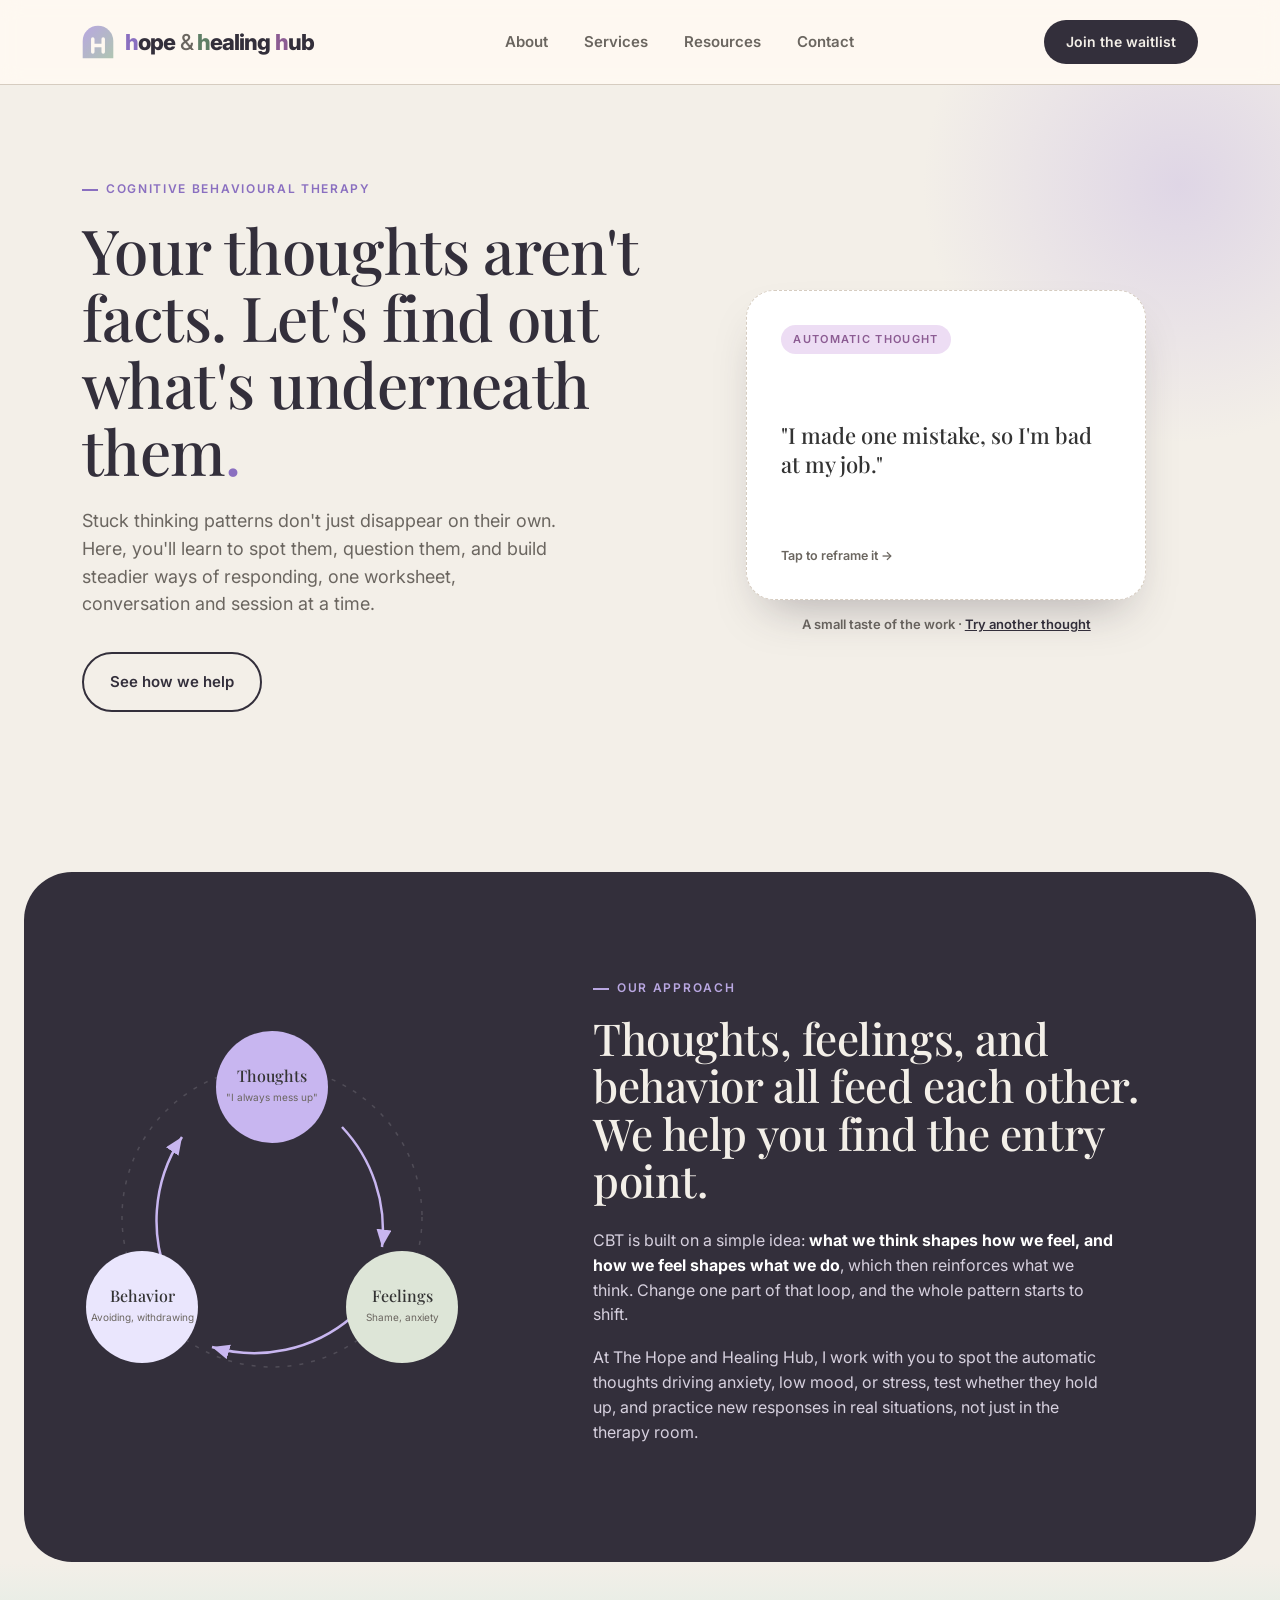
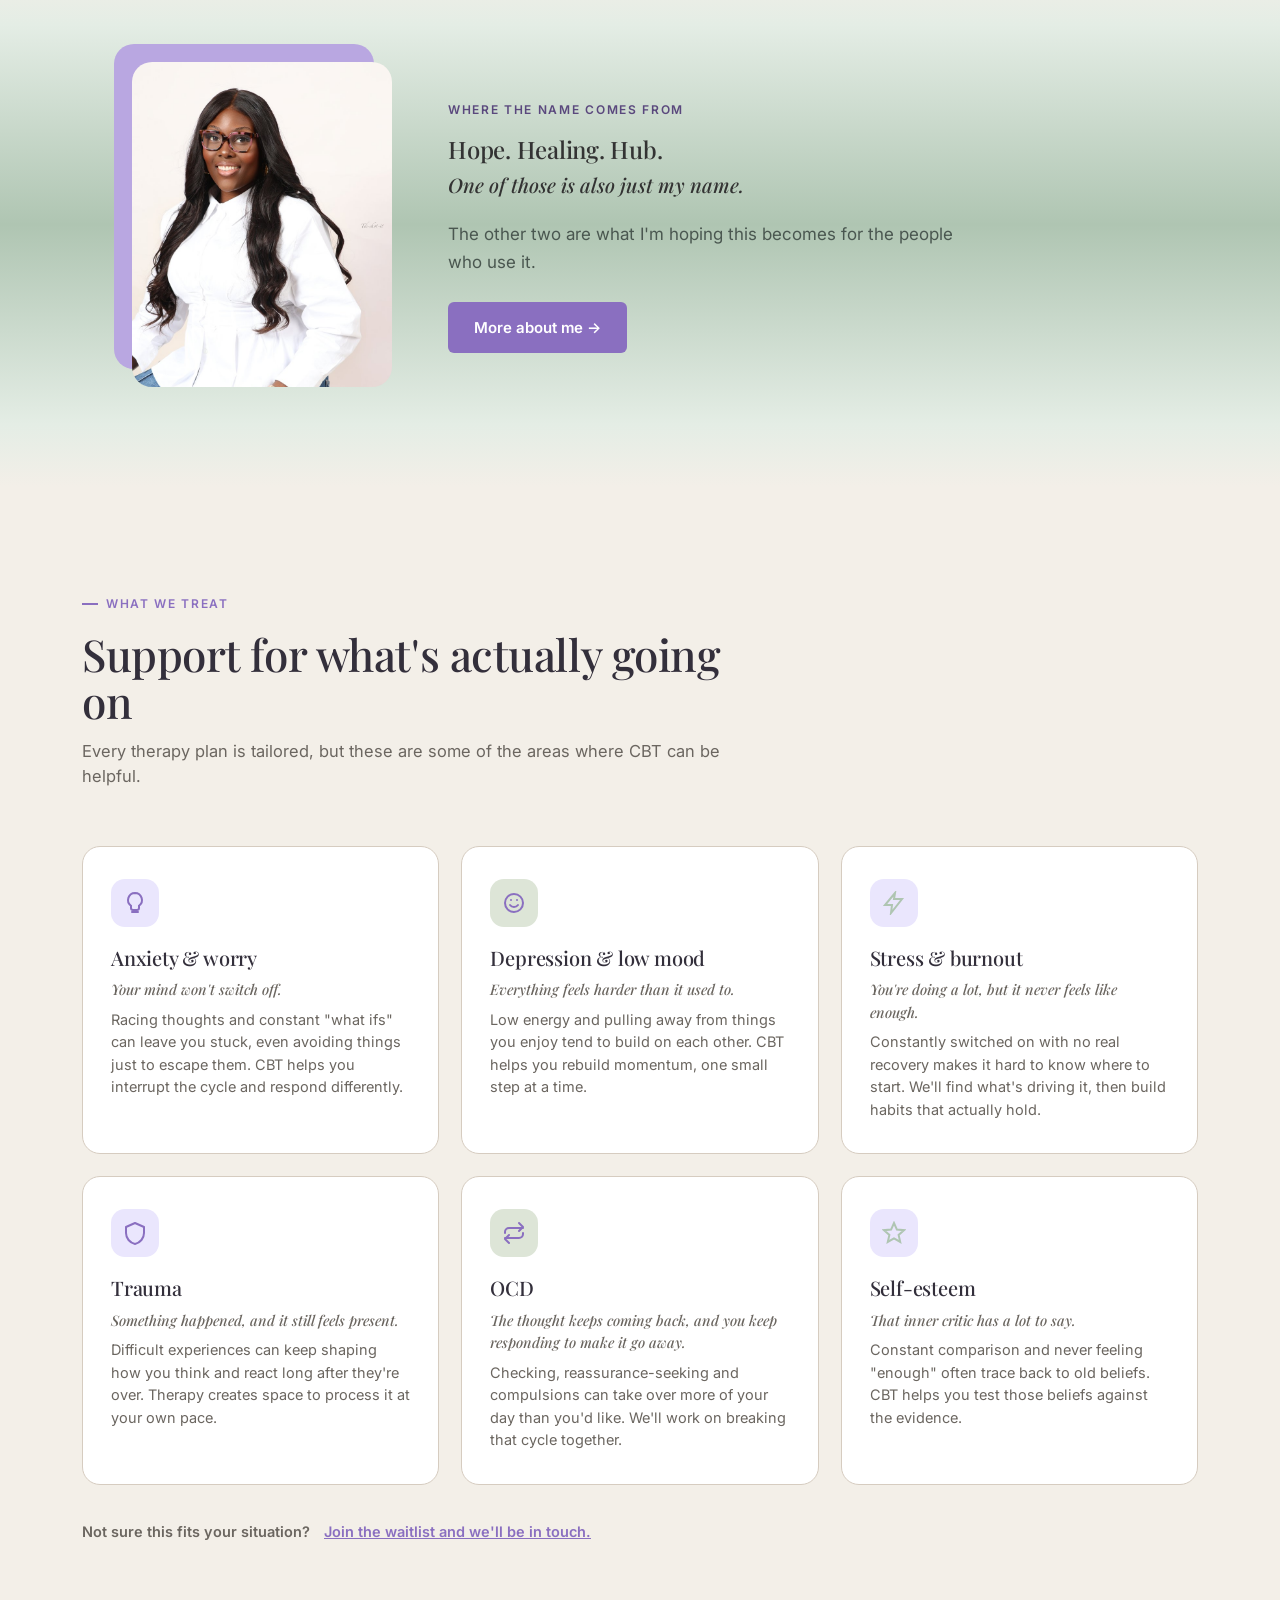
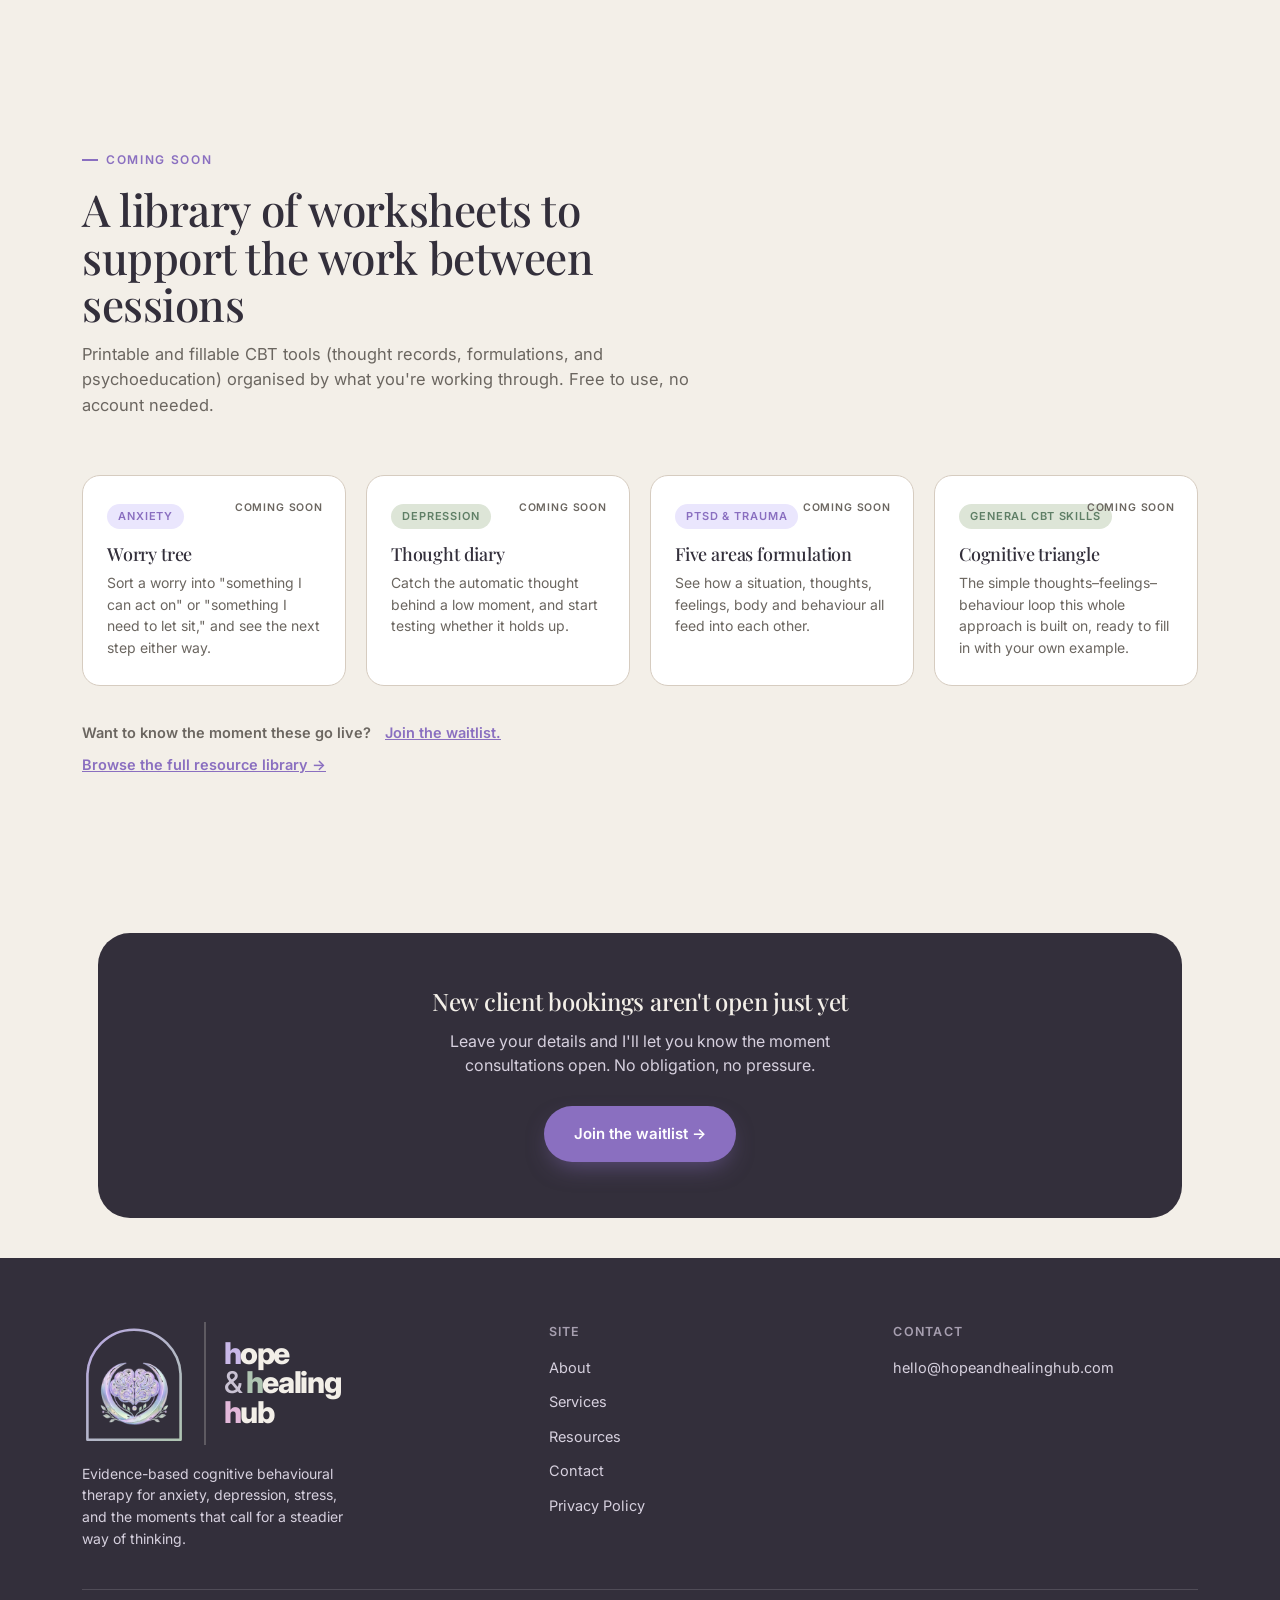
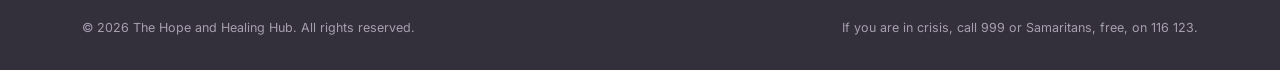
==== commit b3ef5b0c: "Restore original typography (Playfair Display + Inter) - Reverts the Fraunces type system and the co" ====
--- a/index.html
+++ b/index.html
@@ -8,9 +8,11 @@
 <link rel="apple-touch-icon" href="assets/apple-touch-icon.png">
 <title>The Hope and Healing Hub: Cognitive Behavioural Therapy</title>
 <meta name="description" content="The Hope and Healing Hub offers cognitive behavioural therapy for anxiety, depression, trauma, and OCD. Join the waitlist to be notified when we open.">
-<link rel="preload" href="assets/fonts/inter-400.woff2" as="font" type="font/woff2" crossorigin>
-<link rel="preload" href="assets/fonts/fraunces-500.woff2" as="font" type="font/woff2" crossorigin>
+<link rel="preconnect" href="https://fonts.googleapis.com">
+<link rel="preconnect" href="https://fonts.gstatic.com" crossorigin>
+<link href="https://fonts.googleapis.com/css2?family=Playfair+Display:wght@400;500;600&family=Inter:wght@300;400;500;600;700;800&display=swap" rel="stylesheet">
 <link rel="stylesheet" href="assets/style.css">
+<script src="assets/nav.js" defer></script>
 </head>
 <body>
 
@@ -24,6 +26,16 @@
       <a href="contact.html">Contact</a>
     </nav>
     <a href="contact.html" class="nav-cta">Join the waitlist</a>
+    <button class="nav-toggle" type="button" aria-expanded="false" aria-controls="mobile-menu" aria-label="Open menu"><span class="bars" aria-hidden="true"><span></span><span></span><span></span></span></button>
+  </div>
+  <div class="mobile-menu" id="mobile-menu" hidden>
+    <nav aria-label="Mobile">
+      <a class="mm-link" href="about.html">About</a>
+      <a class="mm-link" href="services.html">Services</a>
+      <a class="mm-link" href="resources/index.html">Resources</a>
+      <a class="mm-link" href="contact.html">Contact</a>
+    </nav>
+    <a class="mm-cta" href="contact.html">Join the waitlist</a>
   </div>
 </header>
 
@@ -80,17 +92,17 @@
 
             <g>
               <circle cx="190" cy="60" r="56" fill="#C8B6F0"/>
-              <text x="190" y="55" text-anchor="middle" fill="#333333" font-family="Fraunces, Georgia, serif" font-size="16" font-weight="500">Thoughts</text>
+              <text x="190" y="55" text-anchor="middle" fill="#333333" font-family="Playfair Display, serif" font-size="16" font-weight="500">Thoughts</text>
               <text x="190" y="74" text-anchor="middle" fill="#6B6660" font-family="Inter, sans-serif" font-size="10">"I always mess up"</text>
             </g>
             <g>
               <circle cx="320" cy="280" r="56" fill="#DDE5D7"/>
-              <text x="320" y="275" text-anchor="middle" fill="#333333" font-family="Fraunces, Georgia, serif" font-size="16" font-weight="500">Feelings</text>
+              <text x="320" y="275" text-anchor="middle" fill="#333333" font-family="Playfair Display, serif" font-size="16" font-weight="500">Feelings</text>
               <text x="320" y="294" text-anchor="middle" fill="#6B6660" font-family="Inter, sans-serif" font-size="10">Shame, anxiety</text>
             </g>
             <g>
               <circle cx="60" cy="280" r="56" fill="#EAE6FD"/>
-              <text x="60" y="275" text-anchor="middle" fill="#333333" font-family="Fraunces, Georgia, serif" font-size="16" font-weight="500">Behavior</text>
+              <text x="60" y="275" text-anchor="middle" fill="#333333" font-family="Playfair Display, serif" font-size="16" font-weight="500">Behavior</text>
               <text x="60" y="294" text-anchor="middle" fill="#6B6660" font-family="Inter, sans-serif" font-size="10">Avoiding, withdrawing</text>
             </g>
           </svg>
@@ -287,35 +299,6 @@
       back.textContent = thoughts[idx].back;
     }, 150);
   });
-
-  // Waitlist form: submits to Netlify Forms, then shows the confirmation
-  const form = document.getElementById('contactForm');
-  const formCard = document.getElementById('formCard');
-  const formConfirm = document.getElementById('formConfirm');
-
-  function encodeFormData(formEl){
-    return new URLSearchParams(new FormData(formEl)).toString();
-  }
-
-  form.addEventListener('submit', function(e){
-    e.preventDefault();
-    fetch('/', {
-      method: 'POST',
-      headers: { 'Content-Type': 'application/x-www-form-urlencoded' },
-      body: encodeFormData(form)
-    })
-      .then(() => {
-        formCard.style.display = 'none';
-        formConfirm.style.display = 'block';
-      })
-      .catch(() => {
-        // If the request fails (e.g. running locally, not yet on Netlify),
-        // still show the confirmation so the form doesn't feel broken;
-        // but nothing will actually be captured until this is deployed.
-        formCard.style.display = 'none';
-        formConfirm.style.display = 'block';
-      });
-  });
 </script>
 
 
--- a/assets/style.css
+++ b/assets/style.css
@@ -1,25 +1,4 @@
-  /* ---------- Fonts: self-hosted, so nothing loads from Google ---------- */
-  @font-face{font-family:'Fraunces'; font-style:normal; font-weight:500; font-display:swap; src:url('fonts/fraunces-500.woff2') format('woff2');}
-  @font-face{font-family:'Fraunces'; font-style:italic; font-weight:500; font-display:swap; src:url('fonts/fraunces-500-italic.woff2') format('woff2');}
-  @font-face{font-family:'Inter'; font-style:normal; font-weight:400; font-display:swap; src:url('fonts/inter-400.woff2') format('woff2');}
-  @font-face{font-family:'Inter'; font-style:normal; font-weight:600; font-display:swap; src:url('fonts/inter-600.woff2') format('woff2');}
-  @font-face{font-family:'Inter'; font-style:normal; font-weight:800; font-display:swap; src:url('fonts/inter-800.woff2') format('woff2');}
-
   :root{
-    /* ---- Type system: two typefaces, four voices ---- */
-    --font-head:'Fraunces', Georgia, 'Times New Roman', serif;   /* headlines and the italic accent */
-    --font-body:'Inter', system-ui, -apple-system, 'Segoe UI', Arial, sans-serif;  /* body, interface, wordmark */
-    --fs-label:12px;                      /* caps labels, tiny print */
-    --fs-sm:14px;                         /* small text, buttons, nav */
-    --fs-body:16px;                       /* reading text */
-    --fs-lead:18px;                       /* intro paragraphs */
-    --fs-hook:20px;                       /* hook lines, small headings, quotes in cards */
-    --fs-h2:clamp(28px, 3.6vw, 40px);     /* section titles and big pull quotes */
-    --fs-h1:clamp(36px, 5vw, 56px);       /* page titles */
-    --track-tight:-0.04em;                /* wordmark only */
-    --track-head:-0.01em;                 /* headlines */
-    --track-label:0.12em;                 /* caps labels */
-
     --gold:#B9A7E1;       /* Hope Lavender: primary accent */
     --gold-deep:#8A6FC0;  /* deeper lavender: buttons, hover states */
     --teal:#AFC5B2;       /* Hub Sage: supporting accent */
@@ -38,8 +17,7 @@
 
   *{box-sizing:border-box; margin:0; padding:0;}
 
-  html{scroll-behavior:smooth; font-synthesis:none;}
-  strong, b{font-weight:600;}
+  html{scroll-behavior:smooth;}
 
   @media (prefers-reduced-motion: reduce){
     html{scroll-behavior:auto;}
@@ -47,7 +25,7 @@
   }
 
   body{
-    font-family:var(--font-body);
+    font-family:'Inter', sans-serif;
     background:var(--cream);
     color:var(--ink);
     line-height:1.55;
@@ -58,25 +36,22 @@
   img, svg{display:block; max-width:100%;}
 
   h1,h2,h3{
-    font-family:var(--font-head);
+    font-family:'Playfair Display', serif;
     font-weight:500;
     line-height:1.08;
-    letter-spacing:var(--track-head);
+    letter-spacing:-0.01em;
     color:var(--teal-deep);
   }
 
-  h1,h2,h3{text-wrap:balance;}   /* no one-word last lines in headlines */
-  p{text-wrap:pretty;}           /* avoid orphans at the end of paragraphs */
-
   a{color:inherit; text-decoration:none;}
 
   .wrap{max-width:var(--max); margin:0 auto; padding:0 32px;}
 
   .eyebrow{
-    font-family:var(--font-body);
+    font-family:'Inter', sans-serif;
     text-transform:uppercase;
-    font-size:var(--fs-label);
-    letter-spacing:var(--track-label);
+    font-size:12px;
+    letter-spacing:0.14em;
     font-weight:600;
     color:var(--coral);
     display:inline-flex;
@@ -117,7 +92,7 @@
     flex-shrink:0;
   }
   .logo-wm{
-    font-family:var(--font-body); font-weight:800; font-size:22px;
+    font-family:'Inter', sans-serif; font-weight:800; font-size:22px;
     letter-spacing:-0.04em; white-space:nowrap; color:var(--teal-deep);
   }
   .logo-wm .a{color:var(--gold-deep);}
@@ -127,7 +102,7 @@
   nav.links{
     display:flex; gap:36px;
     font-weight:600;
-    font-size:var(--fs-body);
+    font-size:15px;
   }
   nav.links a{
     color:var(--ink-soft);
@@ -152,7 +127,7 @@
     padding:11px 22px;
     border-radius:100px;
     font-weight:600;
-    font-size:var(--fs-sm);
+    font-size:14px;
     transition:transform .2s ease, background .2s ease;
   }
   .nav-cta:hover{background:var(--coral); transform:translateY(-2px);}
@@ -182,7 +157,7 @@
     align-items:center;
   }
   .hero h1{
-    font-size:var(--fs-h1);
+    font-size:clamp(38px, 5vw, 62px);
     margin:18px 0 22px;
   }
   .hero h1 em{
@@ -191,7 +166,7 @@
     position:relative;
   }
   .hero p.lead{
-    font-size:var(--fs-lead);
+    font-size:18px;
     color:var(--ink-soft);
     max-width:480px;
     margin-bottom:34px;
@@ -206,7 +181,7 @@
     padding:16px 30px;
     border-radius:100px;
     font-weight:600;
-    font-size:var(--fs-body);
+    font-size:15px;
     display:inline-flex; align-items:center; gap:8px;
     box-shadow:0 10px 24px -8px rgba(138,111,192,0.55);
     transition:transform .2s ease, box-shadow .2s ease;
@@ -221,7 +196,7 @@
     padding:16px 26px;
     border-radius:100px;
     font-weight:600;
-    font-size:var(--fs-body);
+    font-size:15px;
     border:2px solid var(--teal-deep);
     display:inline-flex; align-items:center; gap:8px;
     transition:background .2s ease, color .2s ease;
@@ -232,7 +207,7 @@
 
   .hero-trust{
     display:flex; gap:28px; flex-wrap:wrap;
-    font-size:var(--fs-sm); color:var(--ink-soft); font-weight:600;
+    font-size:13px; color:var(--ink-soft); font-weight:600;
   }
   .hero-trust span{display:flex; align-items:center; gap:8px;}
   .dot{width:6px; height:6px; border-radius:50%; background:var(--gold-deep); display:inline-block;}
@@ -275,10 +250,10 @@
     transform:rotateY(180deg);
   }
   .reframe-tag{
-    font-family:var(--font-body);
-    font-size:var(--fs-label);
+    font-family:'Inter', sans-serif;
+    font-size:11px;
     text-transform:uppercase;
-    letter-spacing:var(--track-label);
+    letter-spacing:0.12em;
     font-weight:600;
     width:fit-content;
     padding:6px 12px;
@@ -287,26 +262,26 @@
   .reframe-front .reframe-tag{background:#EDDDF4; color:#8C5C93;} /* the brand's one deliberate pink moment */
   .reframe-back .reframe-tag{background:rgba(185,167,225,0.22); color:var(--gold);}
   .reframe-thought{
-    font-family:var(--font-head);
-    font-size:var(--fs-hook);
+    font-family:'Playfair Display', serif;
+    font-size:22px;
     font-weight:500;
     line-height:1.3;
   }
   .reframe-hint{
-    font-size:var(--fs-label);
+    font-size:12.5px;
     color:var(--ink-soft);
     font-weight:600;
   }
   .reframe-back .reframe-hint{color:#D6D0DE;}
   .reframe-caption{
-    font-size:var(--fs-sm);
+    font-size:13px;
     color:var(--ink-soft);
     font-weight:600;
   }
   .reframe-caption button{
     background:none; border:none; color:var(--teal-deep);
     font-weight:600; text-decoration:underline;
-    cursor:pointer; font-family:inherit; font-size:var(--fs-sm);
+    cursor:pointer; font-family:inherit; font-size:13px;
     padding:0;
   }
 
@@ -317,12 +292,12 @@
     margin-bottom:56px;
   }
   .section-head h2{
-    font-size:var(--fs-h2);
+    font-size:clamp(30px, 3.6vw, 44px);
     margin-top:16px;
   }
   .section-head p{
     color:var(--ink-soft);
-    font-size:var(--fs-body);
+    font-size:16.5px;
     margin-top:14px;
   }
 
@@ -356,7 +331,7 @@
 
   .about-copy p{
     color:#D6D0DE;
-    font-size:var(--fs-body);
+    font-size:16px;
     margin-bottom:18px;
     max-width:520px;
   }
@@ -369,12 +344,12 @@
   }
   .about-stats div{border-left:2px solid rgba(255,255,255,0.25); padding-left:16px;}
   .about-stats .num{
-    font-family:var(--font-head);
-    font-size:var(--fs-h2);
+    font-family:'Playfair Display', serif;
+    font-size:32px;
     color:var(--sand);
     font-weight:500;
   }
-  .about-stats .label{font-size:var(--fs-label); color:#D6D0DE; font-weight:600;}
+  .about-stats .label{font-size:12.5px; color:#D6D0DE; font-weight:600;}
 
   /* ---------- SERVICES ---------- */
   .service-grid{
@@ -403,12 +378,12 @@
   }
   .service-icon svg{width:24px; height:24px;}
   .service-card h3{
-    font-size:var(--fs-hook);
+    font-size:20px;
     margin-bottom:10px;
     color:var(--teal-deep);
   }
   .service-card p{
-    font-size:var(--fs-sm);
+    font-size:14.5px;
     color:var(--ink-soft);
   }
   .service-card:nth-child(6n+1) .service-icon{background:var(--sand); color:var(--gold-deep);}
@@ -421,7 +396,7 @@
   .services-note{
     margin-top:36px;
     display:flex; align-items:center; gap:14px;
-    font-size:var(--fs-sm); color:var(--ink-soft); font-weight:600;
+    font-size:14.5px; color:var(--ink-soft); font-weight:600;
   }
   .services-note a{color:var(--coral); text-decoration:underline; font-weight:600;}
 
@@ -442,15 +417,15 @@
   }
   .resource-soon{
     position:absolute; top:24px; right:22px;
-    font-size:var(--fs-label); font-weight:600; color:var(--ink-soft);
-    text-transform:uppercase; letter-spacing:var(--track-label);
+    font-size:10.5px; font-weight:600; color:var(--ink-soft);
+    text-transform:uppercase; letter-spacing:0.08em;
   }
   .resource-tag{
     display:inline-block;
-    font-size:var(--fs-label);
+    font-size:11px;
     font-weight:600;
     text-transform:uppercase;
-    letter-spacing:var(--track-label);
+    letter-spacing:0.08em;
     padding:4px 11px;
     border-radius:100px;
     margin-bottom:16px;
@@ -459,12 +434,12 @@
   }
   .resource-tag--sage{background:#DDE5D7; color:#5F7F66;}
   .resource-card h3{
-    font-size:var(--fs-lead);
+    font-size:18px;
     margin-bottom:8px;
     color:var(--teal-deep);
   }
   .resource-card p{
-    font-size:var(--fs-sm);
+    font-size:14px;
     color:var(--ink-soft);
   }
 
@@ -477,8 +452,8 @@
     grid-template-columns:0.95fr 1.15fr;
     gap:60px;
   }
-  .contact-info h2{font-size:var(--fs-h2); margin-top:16px;}
-  .contact-info p{color:var(--ink-soft); margin-top:14px; font-size:var(--fs-body); max-width:420px;}
+  .contact-info h2{font-size:clamp(28px,3.4vw,38px); margin-top:16px;}
+  .contact-info p{color:var(--ink-soft); margin-top:14px; font-size:16px; max-width:420px;}
   .info-list{margin-top:32px; display:flex; flex-direction:column; gap:20px;}
   .info-item{display:flex; gap:14px; align-items:flex-start;}
   .info-item .ic{
@@ -488,8 +463,8 @@
     flex-shrink:0;
   }
   .info-item .ic svg{width:18px; height:18px; color:var(--teal-deep);}
-  .info-item .t{font-weight:600; font-size:var(--fs-sm); color:var(--teal-deep);}
-  .info-item .d{font-size:var(--fs-sm); color:var(--ink-soft);}
+  .info-item .t{font-weight:600; font-size:14.5px; color:var(--teal-deep);}
+  .info-item .d{font-size:14px; color:var(--ink-soft);}
 
   .form-card{
     background:#fff;
@@ -502,7 +477,7 @@
   .field{margin-bottom:20px;}
   .field label{
     display:block;
-    font-size:var(--fs-sm); font-weight:600;
+    font-size:13px; font-weight:600;
     color:var(--teal-deep);
     margin-bottom:8px;
   }
@@ -513,7 +488,7 @@
     border:1.5px solid var(--line);
     background:#FFFCF7;
     font-family:inherit;
-    font-size:var(--fs-sm);
+    font-size:14.5px;
     color:var(--ink);
     transition:border-color .2s ease, background .2s ease;
   }
@@ -525,7 +500,7 @@
   .field textarea{resize:vertical; min-height:110px;}
   .form-card .btn-primary{width:100%; justify-content:center; margin-top:6px;}
   .form-note{
-    font-size:var(--fs-label); color:var(--ink-soft); margin-top:14px; text-align:center;
+    font-size:12.5px; color:var(--ink-soft); margin-top:14px; text-align:center;
   }
   #formConfirm{
     display:none;
@@ -533,8 +508,8 @@
     padding:26px; border-radius:var(--radius-md);
     text-align:center;
   }
-  #formConfirm h3{color:var(--gold); font-size:var(--fs-hook); margin-bottom:8px;}
-  #formConfirm p{color:#D6D0DE; font-size:var(--fs-sm);}
+  #formConfirm h3{color:var(--gold); font-size:20px; margin-bottom:8px;}
+  #formConfirm p{color:#D6D0DE; font-size:14px;}
 
   /* ---------- FOOTER ---------- */
   footer{
@@ -558,24 +533,24 @@
   .b2-emb{left:10px; top:32px; width:85px; height:85px;}
   .b2-rule{width:1.5px; align-self:stretch; background:rgba(243,239,232,0.22);}
   .b2-text{
-    font-family:var(--font-body); font-weight:800; font-size:30px;
+    font-family:'Inter', sans-serif; font-weight:800; font-size:30px;
     line-height:0.98; letter-spacing:-0.045em; color:var(--cream);
   }
   .b2-text .a{color:#C9B8E8;} .b2-text .b{color:#AFC5B2;} .b2-text .c{color:#E3B8DA;}
   .b2-text .amp{font-weight:500; color:#C9C2D3;}
-  .footer-grid p{font-size:var(--fs-sm); max-width:280px;}
+  .footer-grid p{font-size:14px; max-width:280px;}
   .footer-col h4{
-    font-size:var(--fs-label); text-transform:uppercase; letter-spacing:var(--track-label);
+    font-size:12.5px; text-transform:uppercase; letter-spacing:0.1em;
     color:#A79FB0; margin-bottom:16px; font-weight:600;
   }
   .footer-col a{
-    display:block; font-size:var(--fs-sm); color:#D6D0DE; margin-bottom:12px;
+    display:block; font-size:14.5px; color:#D6D0DE; margin-bottom:12px;
     transition:color .2s ease;
   }
   .footer-col a:hover{color:var(--gold);}
   .footer-bottom{
     display:flex; justify-content:space-between; align-items:center;
-    padding-top:28px; font-size:var(--fs-label); color:#A79FB0;
+    padding-top:28px; font-size:12.5px; color:#A79FB0;
     flex-wrap:wrap; gap:12px;
   }
 
@@ -605,10 +580,10 @@
 
   /* ---------- SUBPAGE HERO (resources index / post pages) ---------- */
   .page-hero{padding:64px 0 24px;}
-  .page-hero h1{font-size:var(--fs-h1); margin:16px 0 14px;}
-  .page-hero p.lead{font-size:var(--fs-lead); color:var(--ink-soft); max-width:560px;}
+  .page-hero h1{font-size:clamp(32px, 4.4vw, 48px); margin:16px 0 14px;}
+  .page-hero p.lead{font-size:17px; color:var(--ink-soft); max-width:560px;}
   .breadcrumb{
-    font-size:var(--fs-sm); color:var(--ink-soft); font-weight:600;
+    font-size:13.5px; color:var(--ink-soft); font-weight:500;
     display:flex; align-items:center; gap:8px; margin-bottom:6px;
   }
   .breadcrumb a{color:var(--gold-deep); font-weight:600;}
@@ -618,30 +593,30 @@
   .post-header{max-width:720px; margin-bottom:40px;}
   .post-meta{
     display:flex; align-items:center; gap:14px; flex-wrap:wrap;
-    margin-bottom:18px; font-size:var(--fs-sm); color:var(--ink-soft); font-weight:600;
-  }
-  .post-header h1{font-size:var(--fs-h1); margin-bottom:16px;}
-  .post-header p.lead{font-size:var(--fs-lead); color:var(--ink-soft);}
+    margin-bottom:18px; font-size:13px; color:var(--ink-soft); font-weight:600;
+  }
+  .post-header h1{font-size:clamp(30px, 4vw, 42px); margin-bottom:16px;}
+  .post-header p.lead{font-size:17px; color:var(--ink-soft);}
   .post-body{max-width:720px;}
-  .post-body p{font-size:var(--fs-body); color:var(--ink); margin-bottom:18px; max-width:640px;}
-  .post-body h2{font-size:var(--fs-hook); margin:36px 0 14px;}
+  .post-body p{font-size:16px; color:var(--ink); margin-bottom:18px; max-width:640px;}
+  .post-body h2{font-size:24px; margin:36px 0 14px;}
   .post-body ul, .post-body ol{margin:0 0 18px 22px; color:var(--ink);}
-  .post-body li{margin-bottom:8px; font-size:var(--fs-body);}
+  .post-body li{margin-bottom:8px; font-size:16px;}
   .post-cta{
     background:#fff; border:1.5px solid var(--line); border-radius:var(--radius-md);
     padding:28px; margin:36px 0; max-width:640px;
     display:flex; align-items:center; justify-content:space-between; gap:20px; flex-wrap:wrap;
   }
-  .post-cta .t{font-weight:600; font-size:var(--fs-body); color:var(--teal-deep); margin-bottom:4px;}
-  .post-cta .d{font-size:var(--fs-sm); color:var(--ink-soft);}
+  .post-cta .t{font-weight:600; font-size:15px; color:var(--teal-deep); margin-bottom:4px;}
+  .post-cta .d{font-size:14px; color:var(--ink-soft);}
   .post-placeholder{
     background:var(--sand); border:1.5px dashed var(--gold-deep); border-radius:var(--radius-md);
     padding:20px 24px; margin-bottom:32px; max-width:640px;
-    font-size:var(--fs-sm); color:var(--teal-deep);
+    font-size:14px; color:var(--teal-deep);
   }
   .post-placeholder strong{color:var(--gold-deep);}
   .back-link{
-    display:inline-flex; align-items:center; gap:8px; font-size:var(--fs-sm); font-weight:600;
+    display:inline-flex; align-items:center; gap:8px; font-size:14px; font-weight:600;
     color:var(--teal-deep); margin-top:8px;
   }
 
@@ -654,8 +629,8 @@
 
   /* ---------- ABOUT PAGE ---------- */
   .about-hero-cred{
-    font-size:var(--fs-sm); font-weight:600; color:var(--gold-deep);
-     margin-bottom:8px;
+    font-size:14px; font-weight:600; color:var(--gold-deep);
+    letter-spacing:0.02em; margin-bottom:8px;
   }
 
   .pillar-grid{
@@ -667,10 +642,10 @@
     padding:26px 24px;
   }
   .pillar-card .pillar-word{
-    font-family:var(--font-head); font-weight:500; font-size:var(--fs-hook);
+    font-family:'Playfair Display', serif; font-weight:500; font-size:20px;
     margin-bottom:10px;
   }
-  .pillar-card p{font-size:var(--fs-sm); color:var(--ink-soft); margin:0;}
+  .pillar-card p{font-size:14.5px; color:var(--ink-soft); margin:0;}
   .pillar-card--hope{border-top:4px solid var(--gold);}
   .pillar-card--hope .pillar-word{color:var(--gold-deep);}
   .pillar-card--healing{border-top:4px solid var(--teal);}
@@ -685,10 +660,10 @@
     margin:32px 0;
   }
   .pullquote p{
-    font-family:var(--font-head);
+    font-family:'Playfair Display', serif;
     font-style:italic;
     font-weight:500;
-    font-size:var(--fs-hook);
+    font-size:22px;
     color:var(--teal-deep);
     line-height:1.4;
     margin:0;
@@ -696,7 +671,7 @@
 
   .tag-cloud{display:flex; flex-wrap:wrap; gap:10px; margin:20px 0 8px;}
   .tag-cloud span{
-    font-size:var(--fs-sm); font-weight:600; padding:8px 16px; border-radius:100px;
+    font-size:13.5px; font-weight:600; padding:8px 16px; border-radius:100px;
     background:var(--sand); color:var(--gold-deep);
   }
   .tag-cloud span:nth-child(3n+2){background:#DDE5D7; color:#5F7F66;}
@@ -705,20 +680,20 @@
   .quals-grid{
     display:grid; grid-template-columns:1fr 1fr; gap:36px; margin-top:12px;
   }
-  .quals-grid h3{font-size:var(--fs-body); color:var(--teal-deep); margin-bottom:14px;}
+  .quals-grid h3{font-size:16px; color:var(--teal-deep); margin-bottom:14px;}
   .quals-grid ul{list-style:none; margin:0; padding:0;}
   .quals-grid li{
-    font-size:var(--fs-sm); color:var(--ink); padding:10px 0;
+    font-size:14.5px; color:var(--ink); padding:10px 0;
     border-bottom:1px solid var(--line);
   }
-  .quals-note{font-size:var(--fs-sm); color:var(--ink-soft); margin-top:14px; font-style:normal;}
+  .quals-note{font-size:13px; color:var(--ink-soft); margin-top:14px; font-style:italic;}
 
   .about-cta{
     background:var(--teal-deep); color:var(--cream); border-radius:32px;
     margin:56px 16px 0; padding:56px 40px; text-align:center;
   }
   .about-cta h2{color:var(--cream); margin-bottom:14px;}
-  .about-cta p{color:#D6D0DE; font-size:var(--fs-body); max-width:480px; margin:0 auto 28px;}
+  .about-cta p{color:#D6D0DE; font-size:16px; max-width:480px; margin:0 auto 28px;}
   .about-cta .cta-row{display:flex; gap:14px; justify-content:center; flex-wrap:wrap;}
   .about-cta .btn-ghost{border-color:rgba(255,255,255,0.4); color:var(--cream);}
   .about-cta .btn-ghost:hover{background:rgba(255,255,255,0.12); color:var(--cream);}
@@ -757,20 +732,20 @@
   }
   .meet-preview h2 { margin: 16px 0 6px; color: var(--ink); }
   .meet-preview .subline {
-    font-family:var(--font-head);
+    font-family: 'Playfair Display', serif;
     font-style: italic;
-    font-weight:500;
-    font-size:var(--fs-hook);
+    font-weight: 500;
+    font-size: 20px;
     color: var(--ink);
     margin: 0 0 20px;
   }
   .meet-preview p.lead-small {
-    font-family:var(--font-body); font-size:var(--fs-lead); line-height:1.65;
+    font-family:'Inter',sans-serif; font-size:17px; line-height:1.65;
     color: #4A5750; max-width: 520px; margin: 0 0 26px;
   }
   .meet-preview .btn-block {
     display:inline-block; background: var(--gold-deep); color: #fff;
-    padding: 14px 26px; border-radius: 6px; font-weight:600; font-size:var(--fs-body);
+    padding: 14px 26px; border-radius: 6px; font-weight: 600; font-size: 15px;
     text-decoration: none;
   }
 
@@ -781,10 +756,10 @@
 
   /* ---- What we treat cards: italic hook line above the description ---- */
   .card-hook {
-    font-family:var(--font-head);
+    font-family: 'Playfair Display', serif;
     font-style: italic;
-    font-weight:500;
-    font-size:var(--fs-lead);
+    font-weight: 500;
+    font-size: 17px;
     color: var(--ink);
     margin: 4px 0 8px;
   }
@@ -797,14 +772,14 @@
     padding: 32px 36px;
   }
   .crisis-callout h3 {
-    font-family:var(--font-head);
-    font-weight:500;
-    font-size:var(--fs-hook);
+    font-family: 'Playfair Display', serif;
+    font-weight: 500;
+    font-size: 20px;
     color: #8C5C93;
     margin: 0 0 10px;
   }
   .crisis-callout p {
-    font-size:var(--fs-body);
+    font-size: 15px;
     color: var(--ink-soft);
     margin: 0 0 18px;
     max-width: 640px;
@@ -815,9 +790,50 @@
     gap: 10px;
   }
   .crisis-list a {
-    font-size:var(--fs-body);
+    font-size: 15px;
     color: var(--ink);
     text-decoration: none;
   }
   .crisis-list a:hover { text-decoration: underline; }
   .crisis-list a strong { color: #8C5C93; }
+
+  /* ---------- Phone menu (shown only on narrow screens) ---------- */
+  .nav-toggle{
+    display:none; align-items:center; justify-content:center;
+    width:44px; height:44px; margin-right:-10px; padding:0;
+    background:none; border:0; border-radius:12px; cursor:pointer;
+    color:var(--teal-deep); -webkit-tap-highlight-color:transparent;
+  }
+  .nav-toggle:focus-visible{outline:2px solid var(--gold-deep); outline-offset:2px;}
+  .nav-toggle .bars{position:relative; display:block; width:22px; height:14px;}
+  .nav-toggle .bars span{
+    position:absolute; left:0; width:100%; height:2px; border-radius:2px; background:currentColor;
+    transition:transform .2s ease, opacity .2s ease, top .2s ease;
+  }
+  .nav-toggle .bars span:nth-child(1){top:0;}
+  .nav-toggle .bars span:nth-child(2){top:6px;}
+  .nav-toggle .bars span:nth-child(3){top:12px;}
+  .nav-toggle[aria-expanded="true"] .bars span:nth-child(1){top:6px; transform:rotate(45deg);}
+  .nav-toggle[aria-expanded="true"] .bars span:nth-child(2){opacity:0;}
+  .nav-toggle[aria-expanded="true"] .bars span:nth-child(3){top:6px; transform:rotate(-45deg);}
+  .mobile-menu{display:none;}
+  @keyframes mm-in{from{opacity:0; transform:translateY(-6px);} to{opacity:1; transform:none;}}
+  @media (max-width:720px){
+    .nav-toggle{display:inline-flex;}
+    .mobile-menu:not([hidden]){
+      display:block; background:#FFFAF2; border-top:1px solid var(--line);
+      padding:6px 20px 22px; animation:mm-in .18s ease-out;
+    }
+    .mobile-menu a.mm-link{
+      display:flex; align-items:center; min-height:54px;
+      font-size:18px; font-weight:600; color:var(--teal-deep);
+      border-bottom:1px solid var(--line);
+    }
+    .mobile-menu a.mm-link:last-child{border-bottom:0;}
+    .mobile-menu a.mm-link[aria-current="page"]{color:var(--gold-deep);}
+    .mobile-menu a.mm-cta{
+      display:flex; align-items:center; justify-content:center; margin-top:14px; min-height:50px;
+      background:var(--teal-deep); color:var(--cream); border-radius:100px;
+      font-size:14px; font-weight:600;
+    }
+  }
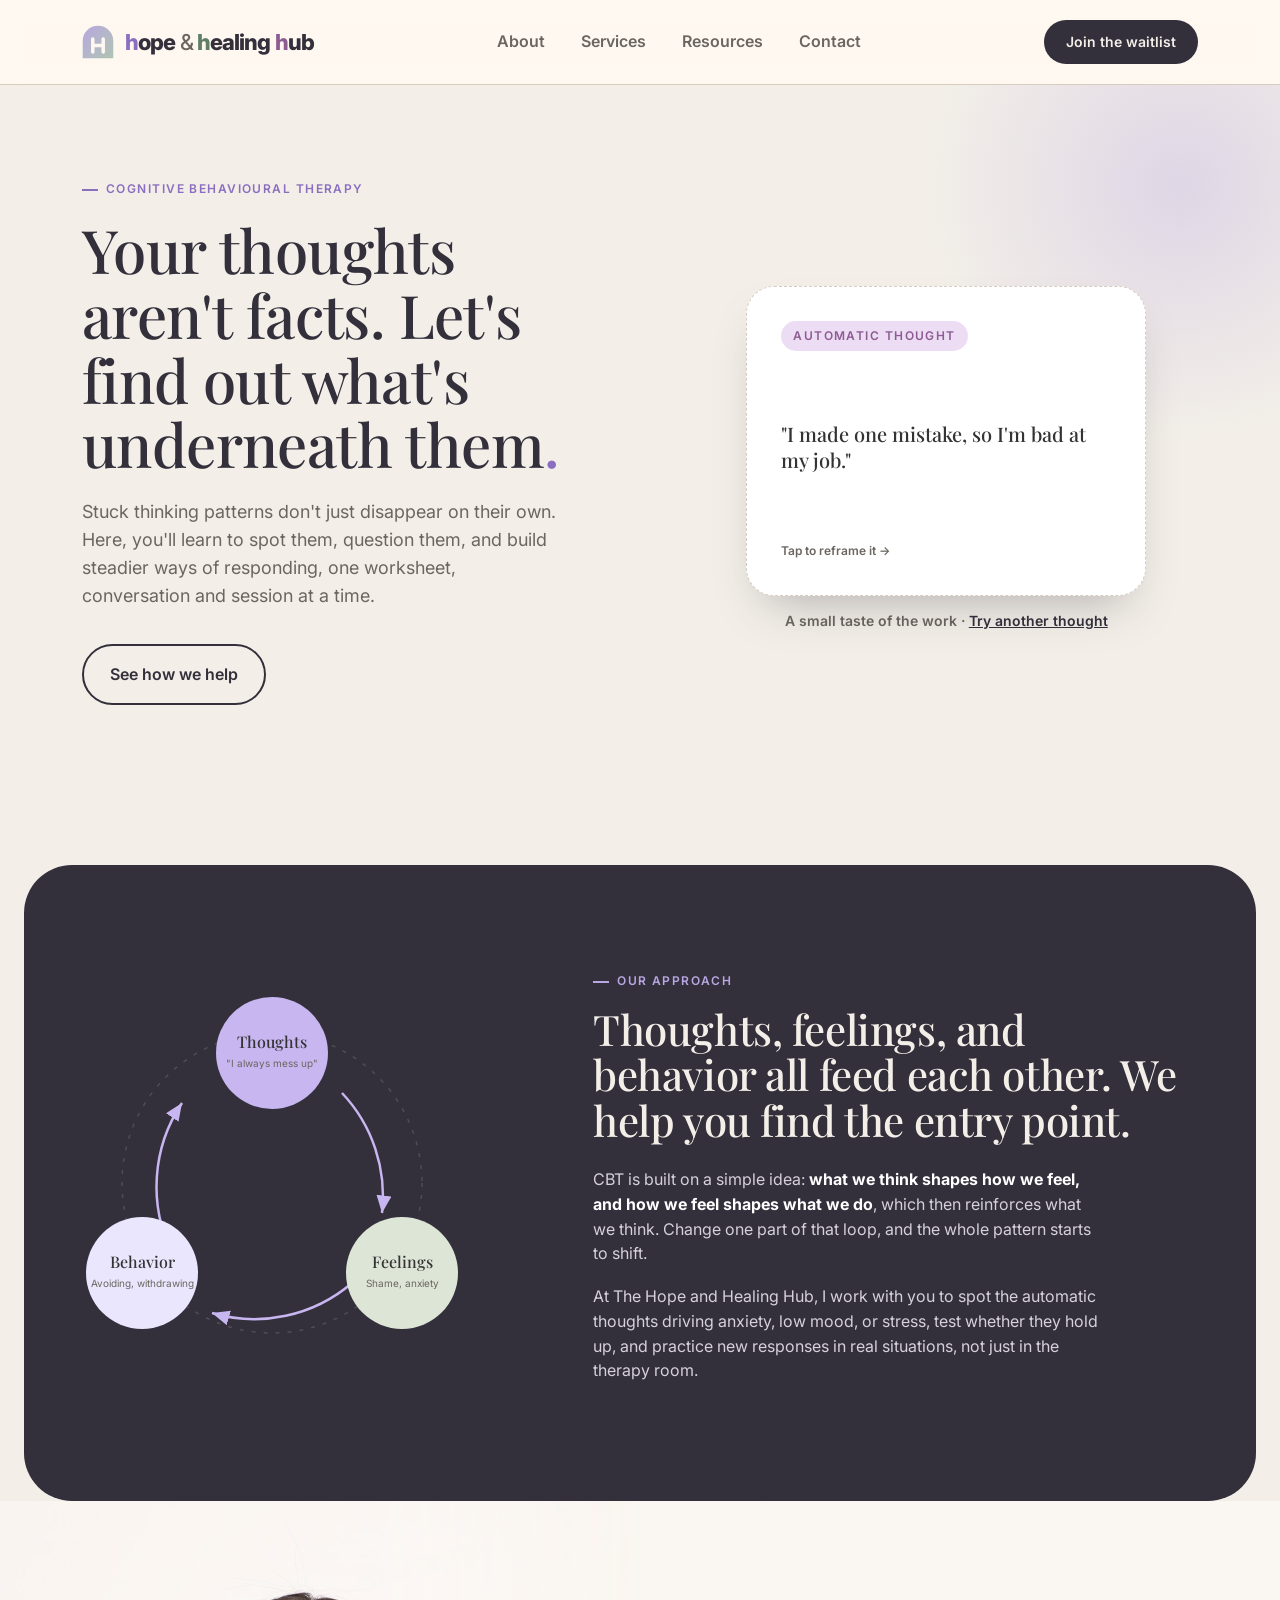
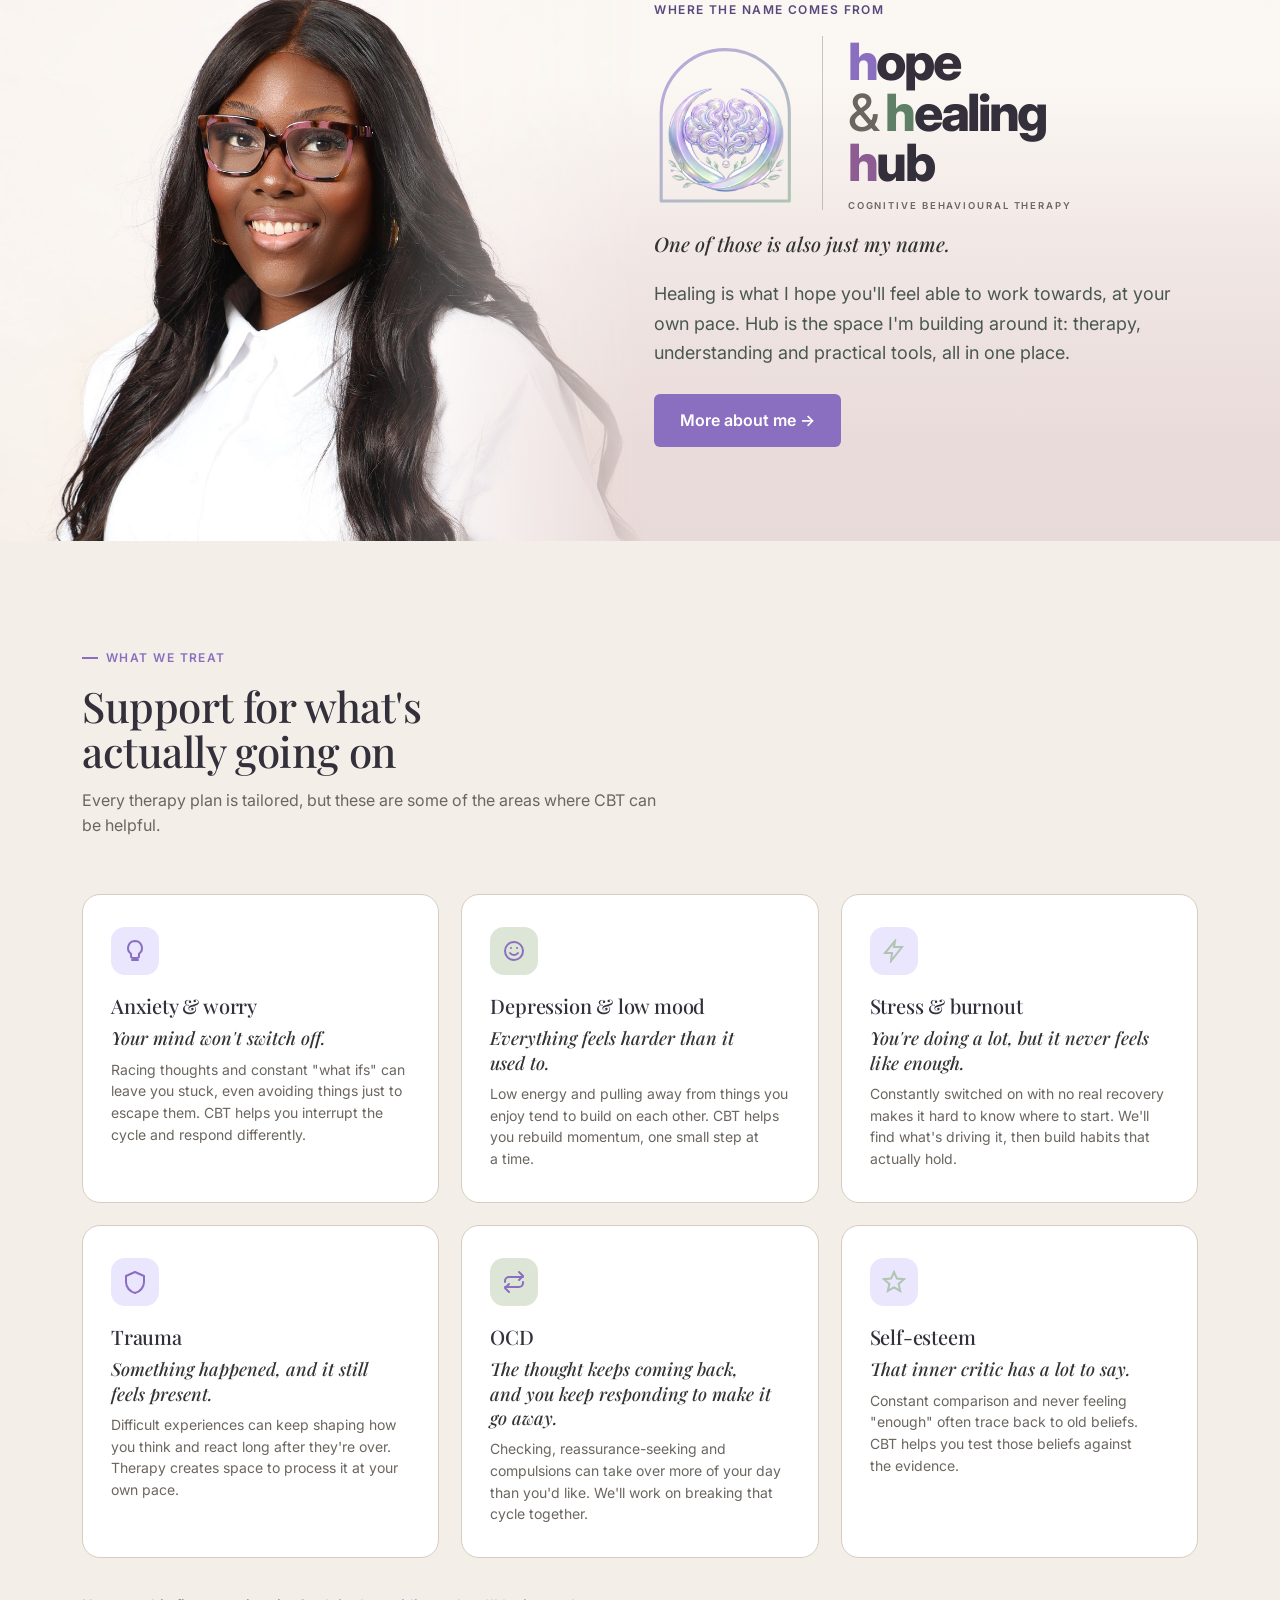
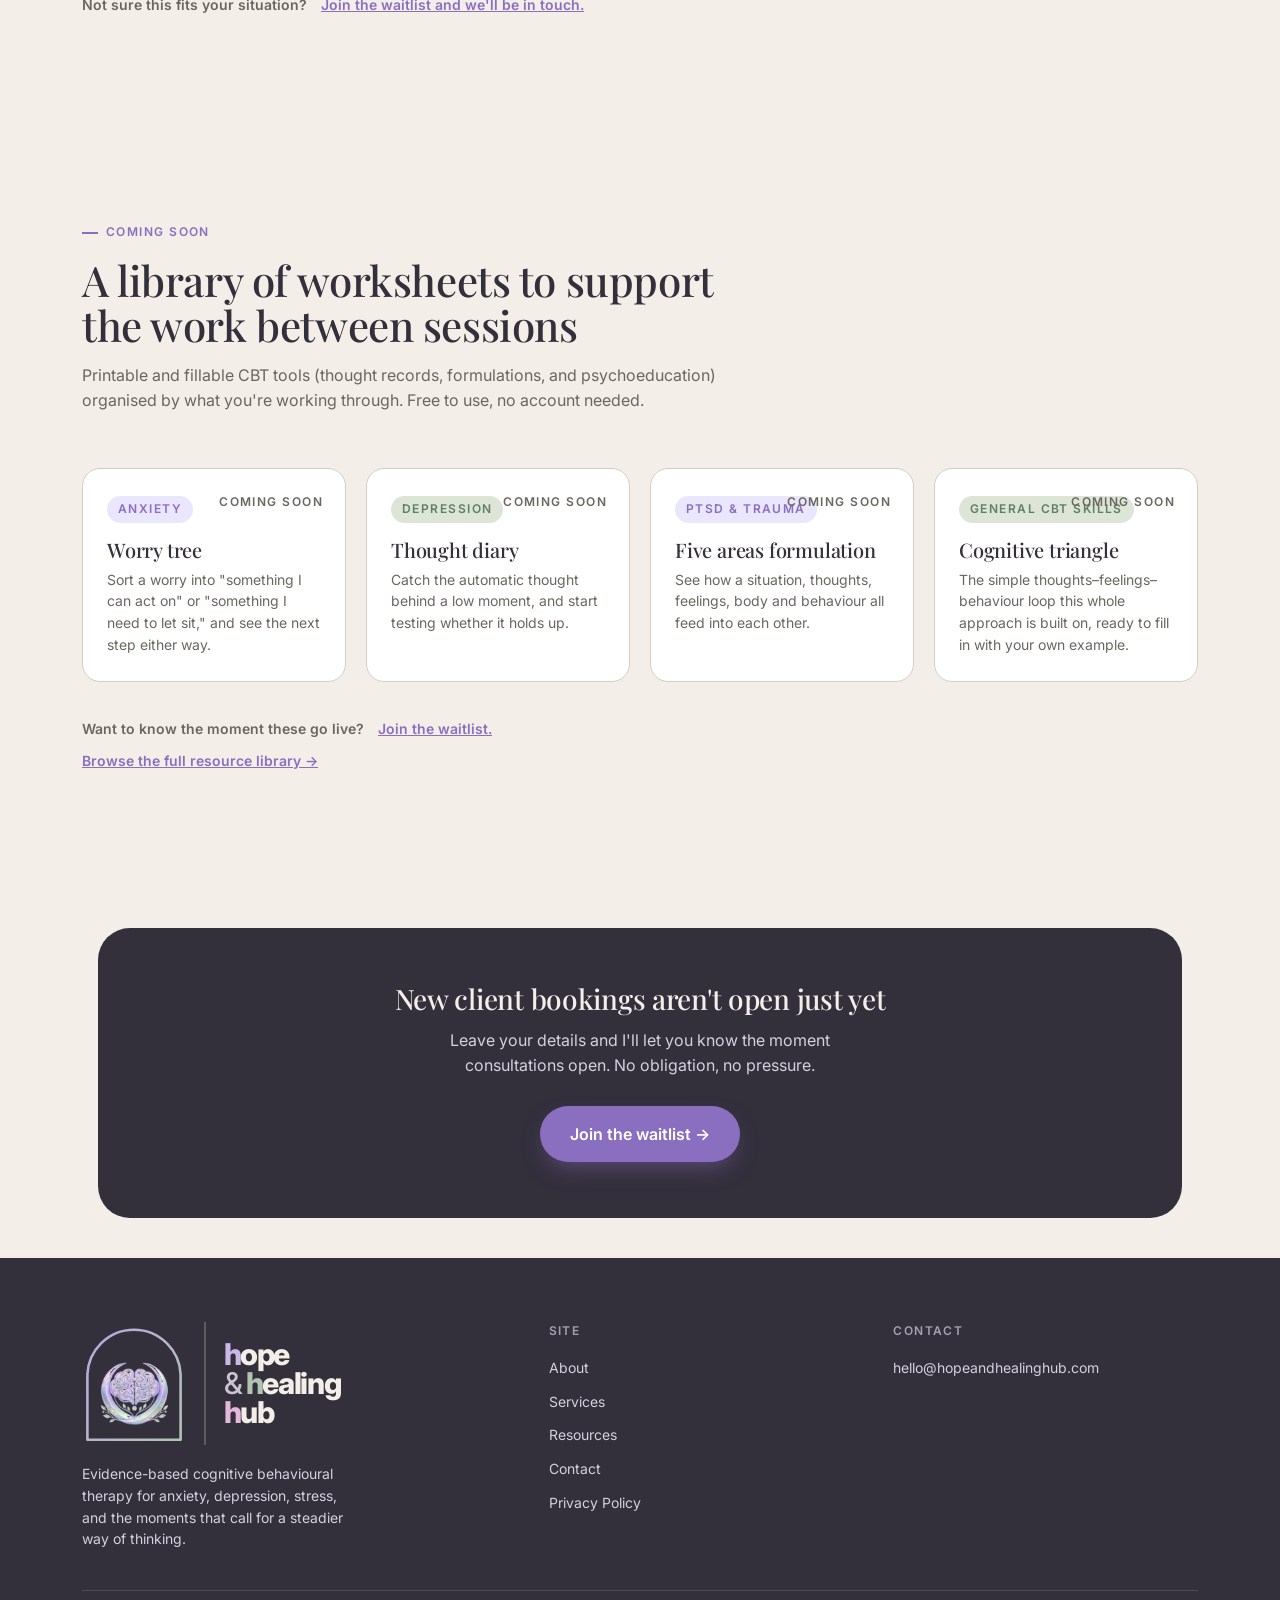
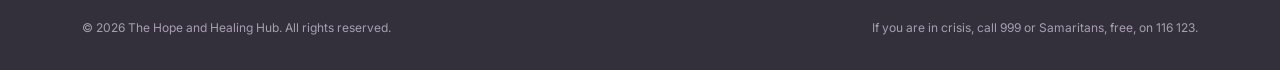
==== commit c7e8a492: "Homepage: new "Where the name comes from" section - Portrait on the left, fading into the page; the " ====
--- a/index.html
+++ b/index.html
@@ -123,15 +123,15 @@
   </section>
 
   <!-- ================= MEET HOPE PREVIEW ================= -->
-  <section class="meet-preview">
-    <div class="wrap">
-      <div class="photo-frame"><img src="assets/hope-headshot.jpg" alt="Hope, founder and therapist at The Hope and Healing Hub"></div>
-      <div>
+  <section class="mn" aria-labelledby="mn-title">
+    <div class="mn-grid">
+      <div class="mn-photo"><img src="assets/hope-portrait.jpg" alt="Hope, founder and therapist at The Hope and Healing Hub" width="1400" height="1812" loading="lazy" decoding="async"></div>
+      <div class="mn-text">
         <span class="eyebrow">Where the name comes from</span>
-        <h2>Hope. Healing. Hub.</h2>
-        <p class="subline">One of those is also just my name.</p>
-        <p class="lead-small">The other two are what I'm hoping this becomes for the people who use it.</p>
-        <a href="about.html" class="btn-block">More about me →</a>
+        <h2 class="mn-lockup" id="mn-title" aria-label="Hope. Healing. Hub."><span class="mn-lkwrap"><span class="mn-lk"><span class="mn-arch"><svg viewBox="0 0 160 190" xmlns="http://www.w3.org/2000/svg" fill="none" aria-hidden="true"><defs><linearGradient id="mnfg" x1="0" y1="0" x2="1" y2="1"><stop offset="0" stop-color="#B9A7E1"/><stop offset="1" stop-color="#AFC5B2"/></linearGradient></defs><path d="M8 182V84A72 72 0 0 1 152 84V182Z" stroke="url(#mnfg)" stroke-width="3.5" stroke-linejoin="round"/></svg><span class="mn-emb"></span></span><span class="mn-rule"></span><span class="mn-stack"><span class="ln"><i style="color:#8A6FC0">h</i>ope</span><span class="ln"><i class="amp">&amp;</i> <i style="color:#5F7F66">h</i>ealing</span><span class="ln"><i style="color:#8C5C93">h</i>ub</span><small>COGNITIVE BEHAVIOURAL THERAPY</small></span></span></span></h2>
+        <p class="mn-subline">One of those is also just my name.</p>
+        <p class="mn-lead">Healing is what I hope you'll feel able to work towards, at your own pace. Hub is the space I'm building around it: therapy, understanding and practical tools, all in one place.</p>
+        <a href="about.html" class="mn-btn">More about me →</a>
       </div>
     </div>
   </section>
--- a/assets/style.css
+++ b/assets/style.css
@@ -1,4 +1,18 @@
   :root{
+    /* ---- Type scale: a few clear sizes, used the same way everywhere ---- */
+    --fs-label:12px;                      /* caps labels, tiny print */
+    --fs-sm:14px;                         /* small text, form fields, notes */
+    --fs-body:16px;                       /* reading text, buttons */
+    --fs-lead:18px;                       /* intro paragraphs, card hook lines */
+    --fs-hook:20px;                       /* small headings, quotes inside cards */
+    --fs-num:30px;                        /* big numerals in the step cards */
+    --fs-h2:clamp(30px, 3.6vw, 42px);     /* section titles and big pull quotes */
+    --fs-sub:clamp(24px, 2.4vw, 28px);    /* quieter section titles (inner pages, closing calls to action) */
+    --fs-h1:clamp(32px, 4.4vw, 48px);     /* page titles */
+    --fs-display:clamp(38px, 5vw, 60px);  /* the two opening headlines (home, about) */
+    --track-head:-0.01em;                 /* headlines */
+    --track-label:0.12em;                 /* caps labels */
+
     --gold:#B9A7E1;       /* Hope Lavender: primary accent */
     --gold-deep:#8A6FC0;  /* deeper lavender: buttons, hover states */
     --teal:#AFC5B2;       /* Hub Sage: supporting accent */
@@ -39,9 +53,13 @@
     font-family:'Playfair Display', serif;
     font-weight:500;
     line-height:1.08;
-    letter-spacing:-0.01em;
+    letter-spacing:var(--track-head);
     color:var(--teal-deep);
   }
+  h2{font-size:var(--fs-sub);}   /* every h2 now has a real size (it used to fall back to the browser default) */
+
+  h1,h2,h3{text-wrap:balance;}   /* no one-word last lines in headlines */
+  p{text-wrap:pretty;}
 
   a{color:inherit; text-decoration:none;}
 
@@ -50,8 +68,8 @@
   .eyebrow{
     font-family:'Inter', sans-serif;
     text-transform:uppercase;
-    font-size:12px;
-    letter-spacing:0.14em;
+    font-size:var(--fs-label);
+    letter-spacing:var(--track-label);
     font-weight:600;
     color:var(--coral);
     display:inline-flex;
@@ -102,7 +120,7 @@
   nav.links{
     display:flex; gap:36px;
     font-weight:600;
-    font-size:15px;
+    font-size:var(--fs-body);
   }
   nav.links a{
     color:var(--ink-soft);
@@ -127,7 +145,7 @@
     padding:11px 22px;
     border-radius:100px;
     font-weight:600;
-    font-size:14px;
+    font-size:var(--fs-sm);
     transition:transform .2s ease, background .2s ease;
   }
   .nav-cta:hover{background:var(--coral); transform:translateY(-2px);}
@@ -157,7 +175,7 @@
     align-items:center;
   }
   .hero h1{
-    font-size:clamp(38px, 5vw, 62px);
+    font-size:var(--fs-display);
     margin:18px 0 22px;
   }
   .hero h1 em{
@@ -166,7 +184,7 @@
     position:relative;
   }
   .hero p.lead{
-    font-size:18px;
+    font-size:var(--fs-lead);
     color:var(--ink-soft);
     max-width:480px;
     margin-bottom:34px;
@@ -181,7 +199,7 @@
     padding:16px 30px;
     border-radius:100px;
     font-weight:600;
-    font-size:15px;
+    font-size:var(--fs-body);
     display:inline-flex; align-items:center; gap:8px;
     box-shadow:0 10px 24px -8px rgba(138,111,192,0.55);
     transition:transform .2s ease, box-shadow .2s ease;
@@ -196,7 +214,7 @@
     padding:16px 26px;
     border-radius:100px;
     font-weight:600;
-    font-size:15px;
+    font-size:var(--fs-body);
     border:2px solid var(--teal-deep);
     display:inline-flex; align-items:center; gap:8px;
     transition:background .2s ease, color .2s ease;
@@ -207,7 +225,7 @@
 
   .hero-trust{
     display:flex; gap:28px; flex-wrap:wrap;
-    font-size:13px; color:var(--ink-soft); font-weight:600;
+    font-size:var(--fs-sm); color:var(--ink-soft); font-weight:600;
   }
   .hero-trust span{display:flex; align-items:center; gap:8px;}
   .dot{width:6px; height:6px; border-radius:50%; background:var(--gold-deep); display:inline-block;}
@@ -251,9 +269,9 @@
   }
   .reframe-tag{
     font-family:'Inter', sans-serif;
-    font-size:11px;
+    font-size:var(--fs-label);
     text-transform:uppercase;
-    letter-spacing:0.12em;
+    letter-spacing:var(--track-label);
     font-weight:600;
     width:fit-content;
     padding:6px 12px;
@@ -263,25 +281,25 @@
   .reframe-back .reframe-tag{background:rgba(185,167,225,0.22); color:var(--gold);}
   .reframe-thought{
     font-family:'Playfair Display', serif;
-    font-size:22px;
+    font-size:var(--fs-hook);
     font-weight:500;
     line-height:1.3;
   }
   .reframe-hint{
-    font-size:12.5px;
+    font-size:var(--fs-label);
     color:var(--ink-soft);
     font-weight:600;
   }
   .reframe-back .reframe-hint{color:#D6D0DE;}
   .reframe-caption{
-    font-size:13px;
+    font-size:var(--fs-sm);
     color:var(--ink-soft);
     font-weight:600;
   }
   .reframe-caption button{
     background:none; border:none; color:var(--teal-deep);
     font-weight:600; text-decoration:underline;
-    cursor:pointer; font-family:inherit; font-size:13px;
+    cursor:pointer; font-family:inherit; font-size:var(--fs-sm);
     padding:0;
   }
 
@@ -292,12 +310,12 @@
     margin-bottom:56px;
   }
   .section-head h2{
-    font-size:clamp(30px, 3.6vw, 44px);
+    font-size:var(--fs-h2);
     margin-top:16px;
   }
   .section-head p{
     color:var(--ink-soft);
-    font-size:16.5px;
+    font-size:var(--fs-body);
     margin-top:14px;
   }
 
@@ -331,7 +349,7 @@
 
   .about-copy p{
     color:#D6D0DE;
-    font-size:16px;
+    font-size:var(--fs-body);
     margin-bottom:18px;
     max-width:520px;
   }
@@ -345,11 +363,11 @@
   .about-stats div{border-left:2px solid rgba(255,255,255,0.25); padding-left:16px;}
   .about-stats .num{
     font-family:'Playfair Display', serif;
-    font-size:32px;
+    font-size:var(--fs-num);
     color:var(--sand);
     font-weight:500;
   }
-  .about-stats .label{font-size:12.5px; color:#D6D0DE; font-weight:600;}
+  .about-stats .label{font-size:var(--fs-label); color:#D6D0DE; font-weight:600;}
 
   /* ---------- SERVICES ---------- */
   .service-grid{
@@ -378,12 +396,12 @@
   }
   .service-icon svg{width:24px; height:24px;}
   .service-card h3{
-    font-size:20px;
+    font-size:var(--fs-hook);
     margin-bottom:10px;
     color:var(--teal-deep);
   }
   .service-card p{
-    font-size:14.5px;
+    font-size:var(--fs-sm);
     color:var(--ink-soft);
   }
   .service-card:nth-child(6n+1) .service-icon{background:var(--sand); color:var(--gold-deep);}
@@ -396,7 +414,7 @@
   .services-note{
     margin-top:36px;
     display:flex; align-items:center; gap:14px;
-    font-size:14.5px; color:var(--ink-soft); font-weight:600;
+    font-size:var(--fs-sm); color:var(--ink-soft); font-weight:600;
   }
   .services-note a{color:var(--coral); text-decoration:underline; font-weight:600;}
 
@@ -417,15 +435,15 @@
   }
   .resource-soon{
     position:absolute; top:24px; right:22px;
-    font-size:10.5px; font-weight:600; color:var(--ink-soft);
-    text-transform:uppercase; letter-spacing:0.08em;
+    font-size:var(--fs-label); font-weight:600; color:var(--ink-soft);
+    text-transform:uppercase; letter-spacing:var(--track-label);
   }
   .resource-tag{
     display:inline-block;
-    font-size:11px;
+    font-size:var(--fs-label);
     font-weight:600;
     text-transform:uppercase;
-    letter-spacing:0.08em;
+    letter-spacing:var(--track-label);
     padding:4px 11px;
     border-radius:100px;
     margin-bottom:16px;
@@ -434,12 +452,12 @@
   }
   .resource-tag--sage{background:#DDE5D7; color:#5F7F66;}
   .resource-card h3{
-    font-size:18px;
+    font-size:var(--fs-hook);
     margin-bottom:8px;
     color:var(--teal-deep);
   }
   .resource-card p{
-    font-size:14px;
+    font-size:var(--fs-sm);
     color:var(--ink-soft);
   }
 
@@ -452,8 +470,8 @@
     grid-template-columns:0.95fr 1.15fr;
     gap:60px;
   }
-  .contact-info h2{font-size:clamp(28px,3.4vw,38px); margin-top:16px;}
-  .contact-info p{color:var(--ink-soft); margin-top:14px; font-size:16px; max-width:420px;}
+  .contact-info h2{font-size:var(--fs-h2); margin-top:16px;}
+  .contact-info p{color:var(--ink-soft); margin-top:14px; font-size:var(--fs-body); max-width:420px;}
   .info-list{margin-top:32px; display:flex; flex-direction:column; gap:20px;}
   .info-item{display:flex; gap:14px; align-items:flex-start;}
   .info-item .ic{
@@ -463,8 +481,8 @@
     flex-shrink:0;
   }
   .info-item .ic svg{width:18px; height:18px; color:var(--teal-deep);}
-  .info-item .t{font-weight:600; font-size:14.5px; color:var(--teal-deep);}
-  .info-item .d{font-size:14px; color:var(--ink-soft);}
+  .info-item .t{font-weight:600; font-size:var(--fs-sm); color:var(--teal-deep);}
+  .info-item .d{font-size:var(--fs-sm); color:var(--ink-soft);}
 
   .form-card{
     background:#fff;
@@ -477,7 +495,7 @@
   .field{margin-bottom:20px;}
   .field label{
     display:block;
-    font-size:13px; font-weight:600;
+    font-size:var(--fs-sm); font-weight:600;
     color:var(--teal-deep);
     margin-bottom:8px;
   }
@@ -488,7 +506,7 @@
     border:1.5px solid var(--line);
     background:#FFFCF7;
     font-family:inherit;
-    font-size:14.5px;
+    font-size:var(--fs-sm);
     color:var(--ink);
     transition:border-color .2s ease, background .2s ease;
   }
@@ -500,7 +518,7 @@
   .field textarea{resize:vertical; min-height:110px;}
   .form-card .btn-primary{width:100%; justify-content:center; margin-top:6px;}
   .form-note{
-    font-size:12.5px; color:var(--ink-soft); margin-top:14px; text-align:center;
+    font-size:var(--fs-label); color:var(--ink-soft); margin-top:14px; text-align:center;
   }
   #formConfirm{
     display:none;
@@ -508,8 +526,8 @@
     padding:26px; border-radius:var(--radius-md);
     text-align:center;
   }
-  #formConfirm h3{color:var(--gold); font-size:20px; margin-bottom:8px;}
-  #formConfirm p{color:#D6D0DE; font-size:14px;}
+  #formConfirm h3{color:var(--gold); font-size:var(--fs-hook); margin-bottom:8px;}
+  #formConfirm p{color:#D6D0DE; font-size:var(--fs-sm);}
 
   /* ---------- FOOTER ---------- */
   footer{
@@ -538,19 +556,19 @@
   }
   .b2-text .a{color:#C9B8E8;} .b2-text .b{color:#AFC5B2;} .b2-text .c{color:#E3B8DA;}
   .b2-text .amp{font-weight:500; color:#C9C2D3;}
-  .footer-grid p{font-size:14px; max-width:280px;}
+  .footer-grid p{font-size:var(--fs-sm); max-width:280px;}
   .footer-col h4{
-    font-size:12.5px; text-transform:uppercase; letter-spacing:0.1em;
+    font-size:var(--fs-label); text-transform:uppercase; letter-spacing:var(--track-label);
     color:#A79FB0; margin-bottom:16px; font-weight:600;
   }
   .footer-col a{
-    display:block; font-size:14.5px; color:#D6D0DE; margin-bottom:12px;
+    display:block; font-size:var(--fs-sm); color:#D6D0DE; margin-bottom:12px;
     transition:color .2s ease;
   }
   .footer-col a:hover{color:var(--gold);}
   .footer-bottom{
     display:flex; justify-content:space-between; align-items:center;
-    padding-top:28px; font-size:12.5px; color:#A79FB0;
+    padding-top:28px; font-size:var(--fs-label); color:#A79FB0;
     flex-wrap:wrap; gap:12px;
   }
 
@@ -580,10 +598,10 @@
 
   /* ---------- SUBPAGE HERO (resources index / post pages) ---------- */
   .page-hero{padding:64px 0 24px;}
-  .page-hero h1{font-size:clamp(32px, 4.4vw, 48px); margin:16px 0 14px;}
-  .page-hero p.lead{font-size:17px; color:var(--ink-soft); max-width:560px;}
+  .page-hero h1{font-size:var(--fs-h1); margin:16px 0 14px;}
+  .page-hero p.lead{font-size:var(--fs-lead); color:var(--ink-soft); max-width:560px;}
   .breadcrumb{
-    font-size:13.5px; color:var(--ink-soft); font-weight:500;
+    font-size:var(--fs-sm); color:var(--ink-soft); font-weight:600;
     display:flex; align-items:center; gap:8px; margin-bottom:6px;
   }
   .breadcrumb a{color:var(--gold-deep); font-weight:600;}
@@ -593,30 +611,30 @@
   .post-header{max-width:720px; margin-bottom:40px;}
   .post-meta{
     display:flex; align-items:center; gap:14px; flex-wrap:wrap;
-    margin-bottom:18px; font-size:13px; color:var(--ink-soft); font-weight:600;
-  }
-  .post-header h1{font-size:clamp(30px, 4vw, 42px); margin-bottom:16px;}
-  .post-header p.lead{font-size:17px; color:var(--ink-soft);}
+    margin-bottom:18px; font-size:var(--fs-sm); color:var(--ink-soft); font-weight:600;
+  }
+  .post-header h1{font-size:var(--fs-h1); margin-bottom:16px;}
+  .post-header p.lead{font-size:var(--fs-lead); color:var(--ink-soft);}
   .post-body{max-width:720px;}
-  .post-body p{font-size:16px; color:var(--ink); margin-bottom:18px; max-width:640px;}
-  .post-body h2{font-size:24px; margin:36px 0 14px;}
+  .post-body p{font-size:var(--fs-body); color:var(--ink); margin-bottom:18px; max-width:640px;}
+  .post-body h2{font-size:var(--fs-sub); margin:36px 0 14px;}
   .post-body ul, .post-body ol{margin:0 0 18px 22px; color:var(--ink);}
-  .post-body li{margin-bottom:8px; font-size:16px;}
+  .post-body li{margin-bottom:8px; font-size:var(--fs-body);}
   .post-cta{
     background:#fff; border:1.5px solid var(--line); border-radius:var(--radius-md);
     padding:28px; margin:36px 0; max-width:640px;
     display:flex; align-items:center; justify-content:space-between; gap:20px; flex-wrap:wrap;
   }
-  .post-cta .t{font-weight:600; font-size:15px; color:var(--teal-deep); margin-bottom:4px;}
-  .post-cta .d{font-size:14px; color:var(--ink-soft);}
+  .post-cta .t{font-weight:600; font-size:var(--fs-body); color:var(--teal-deep); margin-bottom:4px;}
+  .post-cta .d{font-size:var(--fs-sm); color:var(--ink-soft);}
   .post-placeholder{
     background:var(--sand); border:1.5px dashed var(--gold-deep); border-radius:var(--radius-md);
     padding:20px 24px; margin-bottom:32px; max-width:640px;
-    font-size:14px; color:var(--teal-deep);
+    font-size:var(--fs-sm); color:var(--teal-deep);
   }
   .post-placeholder strong{color:var(--gold-deep);}
   .back-link{
-    display:inline-flex; align-items:center; gap:8px; font-size:14px; font-weight:600;
+    display:inline-flex; align-items:center; gap:8px; font-size:var(--fs-sm); font-weight:600;
     color:var(--teal-deep); margin-top:8px;
   }
 
@@ -629,8 +647,8 @@
 
   /* ---------- ABOUT PAGE ---------- */
   .about-hero-cred{
-    font-size:14px; font-weight:600; color:var(--gold-deep);
-    letter-spacing:0.02em; margin-bottom:8px;
+    font-size:var(--fs-sm); font-weight:600; color:var(--gold-deep);
+     margin-bottom:8px;
   }
 
   .pillar-grid{
@@ -642,10 +660,10 @@
     padding:26px 24px;
   }
   .pillar-card .pillar-word{
-    font-family:'Playfair Display', serif; font-weight:500; font-size:20px;
+    font-family:'Playfair Display', serif; font-weight:500; font-size:var(--fs-hook);
     margin-bottom:10px;
   }
-  .pillar-card p{font-size:14.5px; color:var(--ink-soft); margin:0;}
+  .pillar-card p{font-size:var(--fs-sm); color:var(--ink-soft); margin:0;}
   .pillar-card--hope{border-top:4px solid var(--gold);}
   .pillar-card--hope .pillar-word{color:var(--gold-deep);}
   .pillar-card--healing{border-top:4px solid var(--teal);}
@@ -663,7 +681,7 @@
     font-family:'Playfair Display', serif;
     font-style:italic;
     font-weight:500;
-    font-size:22px;
+    font-size:var(--fs-hook);
     color:var(--teal-deep);
     line-height:1.4;
     margin:0;
@@ -671,7 +689,7 @@
 
   .tag-cloud{display:flex; flex-wrap:wrap; gap:10px; margin:20px 0 8px;}
   .tag-cloud span{
-    font-size:13.5px; font-weight:600; padding:8px 16px; border-radius:100px;
+    font-size:var(--fs-sm); font-weight:600; padding:8px 16px; border-radius:100px;
     background:var(--sand); color:var(--gold-deep);
   }
   .tag-cloud span:nth-child(3n+2){background:#DDE5D7; color:#5F7F66;}
@@ -680,20 +698,20 @@
   .quals-grid{
     display:grid; grid-template-columns:1fr 1fr; gap:36px; margin-top:12px;
   }
-  .quals-grid h3{font-size:16px; color:var(--teal-deep); margin-bottom:14px;}
+  .quals-grid h3{font-size:var(--fs-body); color:var(--teal-deep); margin-bottom:14px;}
   .quals-grid ul{list-style:none; margin:0; padding:0;}
   .quals-grid li{
-    font-size:14.5px; color:var(--ink); padding:10px 0;
+    font-size:var(--fs-sm); color:var(--ink); padding:10px 0;
     border-bottom:1px solid var(--line);
   }
-  .quals-note{font-size:13px; color:var(--ink-soft); margin-top:14px; font-style:italic;}
+  .quals-note{font-size:var(--fs-sm); color:var(--ink-soft); margin-top:14px; font-style:normal;}
 
   .about-cta{
     background:var(--teal-deep); color:var(--cream); border-radius:32px;
     margin:56px 16px 0; padding:56px 40px; text-align:center;
   }
   .about-cta h2{color:var(--cream); margin-bottom:14px;}
-  .about-cta p{color:#D6D0DE; font-size:16px; max-width:480px; margin:0 auto 28px;}
+  .about-cta p{color:#D6D0DE; font-size:var(--fs-body); max-width:480px; margin:0 auto 28px;}
   .about-cta .cta-row{display:flex; gap:14px; justify-content:center; flex-wrap:wrap;}
   .about-cta .btn-ghost{border-color:rgba(255,255,255,0.4); color:var(--cream);}
   .about-cta .btn-ghost:hover{background:rgba(255,255,255,0.12); color:var(--cream);}
@@ -703,66 +721,57 @@
     .quals-grid{grid-template-columns:1fr;}
   }
 
-  /* ---- Meet Hope preview (homepage) ---- */
-  .meet-preview {
-    background: linear-gradient(180deg,
-      var(--cream) 0%,
-      #E4EDE5 12%,
-      var(--teal) 50%,
-      #E4EDE5 88%,
-      var(--cream) 100%
-    );
-  }
-  .meet-preview .wrap {
-    max-width: 1080px; margin: 0 auto; padding: 0 32px;
-    display: grid; grid-template-columns: 260px 1fr; gap: 56px; align-items: center;
-  }
-  .meet-preview .photo-frame { position: relative; }
-  .meet-preview .photo-frame::before {
-    content: ""; position: absolute; top: -18px; left: -18px;
-    width: 100%; height: 100%; background: var(--gold); border-radius: 20px; z-index: 0;
-  }
-  .meet-preview img {
-    position: relative; z-index: 1;
-    width: 100%; aspect-ratio: 4/5; object-fit: cover; border-radius: 20px; display: block;
-  }
-  .meet-preview .eyebrow { color: #5A487D; }
-  .meet-preview .eyebrow::before {
-    display: none;
-  }
-  .meet-preview h2 { margin: 16px 0 6px; color: var(--ink); }
-  .meet-preview .subline {
-    font-family: 'Playfair Display', serif;
-    font-style: italic;
-    font-weight: 500;
-    font-size: 20px;
-    color: var(--ink);
-    margin: 0 0 20px;
-  }
-  .meet-preview p.lead-small {
-    font-family:'Inter',sans-serif; font-size:17px; line-height:1.65;
-    color: #4A5750; max-width: 520px; margin: 0 0 26px;
-  }
-  .meet-preview .btn-block {
-    display:inline-block; background: var(--gold-deep); color: #fff;
-    padding: 14px 26px; border-radius: 6px; font-weight: 600; font-size: 15px;
-    text-decoration: none;
-  }
-
-  @media (max-width: 640px) {
-    .meet-preview .wrap { grid-template-columns: 1fr; text-align:center; }
-    .meet-preview .photo-frame { max-width: 220px; margin: 0 auto; }
+  /* ---- Where the name comes from (homepage): portrait, logo lockup and a short explanation ---- */
+  .mn{padding:0; overflow:hidden; background:linear-gradient(180deg,#FAF6F1 0%,#FBF7F2 28%,#F0E6E4 57%,#E9DBD9 85%,#E8DAD8 100%);}
+  .mn-grid{display:grid; grid-template-columns:minmax(0,1.02fr) minmax(0,1fr); align-items:center; min-height:640px;}
+  /* the portrait runs to the page edge and fades into the page colour; it is cropped so the photographer's watermark is out of frame */
+  .mn-photo{height:640px; overflow:hidden; position:relative;
+    -webkit-mask-image:linear-gradient(to right,#000 58%,transparent 100%); mask-image:linear-gradient(to right,#000 58%,transparent 100%);}
+  .mn-photo img{width:118%; max-width:none; height:100%; object-fit:cover; object-position:0% 0; display:block;}
+  .mn-text{padding:60px max(40px,calc((100vw - 1240px)/2)) 60px 8px; position:relative; z-index:1;}
+  .mn-text .eyebrow{color:#5A487D;}
+  .mn-text .eyebrow::before{display:none;}
+  /* the main logo lockup: arch with the emblem, a rule, and the name. Kept exactly as in the logo pack. */
+  .mn-lockup{margin:16px 0 18px; font-size:inherit; line-height:1; text-align:left;}
+  .mn-lkwrap{--k:.95; display:inline-block;}
+  .mn-lk{display:flex; align-items:center; gap:calc(26px*var(--k));}
+  .mn-arch{position:relative; display:block; width:calc(150px*var(--k)); height:calc(178px*var(--k)); flex-shrink:0;}
+  .mn-arch svg{position:absolute; inset:0; width:100%; height:100%;}
+  .mn-emb{position:absolute; display:block; left:calc(14px*var(--k)); top:calc(46px*var(--k)); width:calc(122px*var(--k)); height:calc(122px*var(--k));
+    background:url('emblem-lockup.png') center/contain no-repeat;}
+  .mn-rule{display:block; width:max(1.5px,calc(1.5px*var(--k))); align-self:stretch; background:rgba(107,102,96,0.35);}
+  .mn-stack{display:block; font-family:'Inter',sans-serif; font-weight:800; line-height:.98; letter-spacing:-0.045em; color:#332F3B; font-size:calc(54px*var(--k)); text-align:left;}
+  .mn-stack .ln{display:block;}
+  .mn-stack i{font-style:normal;}
+  .mn-stack .amp{font-weight:500; color:#6B6660;}
+  .mn-stack small{display:block; font-weight:600; letter-spacing:.2em; font-size:calc(10px*var(--k)); margin-top:calc(14px*var(--k)); color:#6B6660; line-height:1;}
+  .mn-subline{font-family:'Playfair Display', serif; font-style:italic; font-weight:500; font-size:var(--fs-hook); color:var(--ink); margin:0 0 20px;}
+  .mn-lead{font-size:var(--fs-lead); line-height:1.65; color:#4A5750; max-width:520px; margin:0 0 26px;}
+  .mn-btn{display:inline-block; background:var(--gold-deep); color:#fff; padding:14px 26px; border-radius:6px; font-weight:600; font-size:var(--fs-body); text-decoration:none;}
+  @media (max-width:1100px){ .mn-lkwrap{--k:.84;} }
+  @media (max-width:820px){
+    .mn-lkwrap{--k:1;}
+    .mn-grid{grid-template-columns:1fr; min-height:0;}
+    .mn-photo{height:430px; -webkit-mask-image:linear-gradient(to bottom,#000 62%,transparent 100%); mask-image:linear-gradient(to bottom,#000 62%,transparent 100%);}
+    .mn-text{padding:6px 28px 56px; text-align:center;}
+    .mn-lockup{text-align:center;}
+    .mn-lk{flex-direction:column; gap:28px;}
+    .mn-rule{display:none;}
+    .mn-stack{text-align:center;}
+    .mn-lead{margin-left:auto; margin-right:auto;}
   }
 
   /* ---- What we treat cards: italic hook line above the description ---- */
   .card-hook {
     font-family: 'Playfair Display', serif;
     font-style: italic;
-    font-weight: 500;
-    font-size: 17px;
+    font-weight:500;
+    font-size:var(--fs-lead);
     color: var(--ink);
     margin: 4px 0 8px;
   }
+  /* the card paragraph rule above is more specific, so it was shrinking the hook to body size */
+  .service-card p.card-hook{font-size:var(--fs-lead); color:var(--ink); margin:4px 0 8px; line-height:1.35;}
 
   /* ---- Contact page: crisis callout (this page's one deliberate pink moment) ---- */
   .crisis-callout {
@@ -773,13 +782,13 @@
   }
   .crisis-callout h3 {
     font-family: 'Playfair Display', serif;
-    font-weight: 500;
-    font-size: 20px;
+    font-weight:500;
+    font-size:var(--fs-hook);
     color: #8C5C93;
     margin: 0 0 10px;
   }
   .crisis-callout p {
-    font-size: 15px;
+    font-size:var(--fs-body);
     color: var(--ink-soft);
     margin: 0 0 18px;
     max-width: 640px;
@@ -790,7 +799,7 @@
     gap: 10px;
   }
   .crisis-list a {
-    font-size: 15px;
+    font-size:var(--fs-body);
     color: var(--ink);
     text-decoration: none;
   }
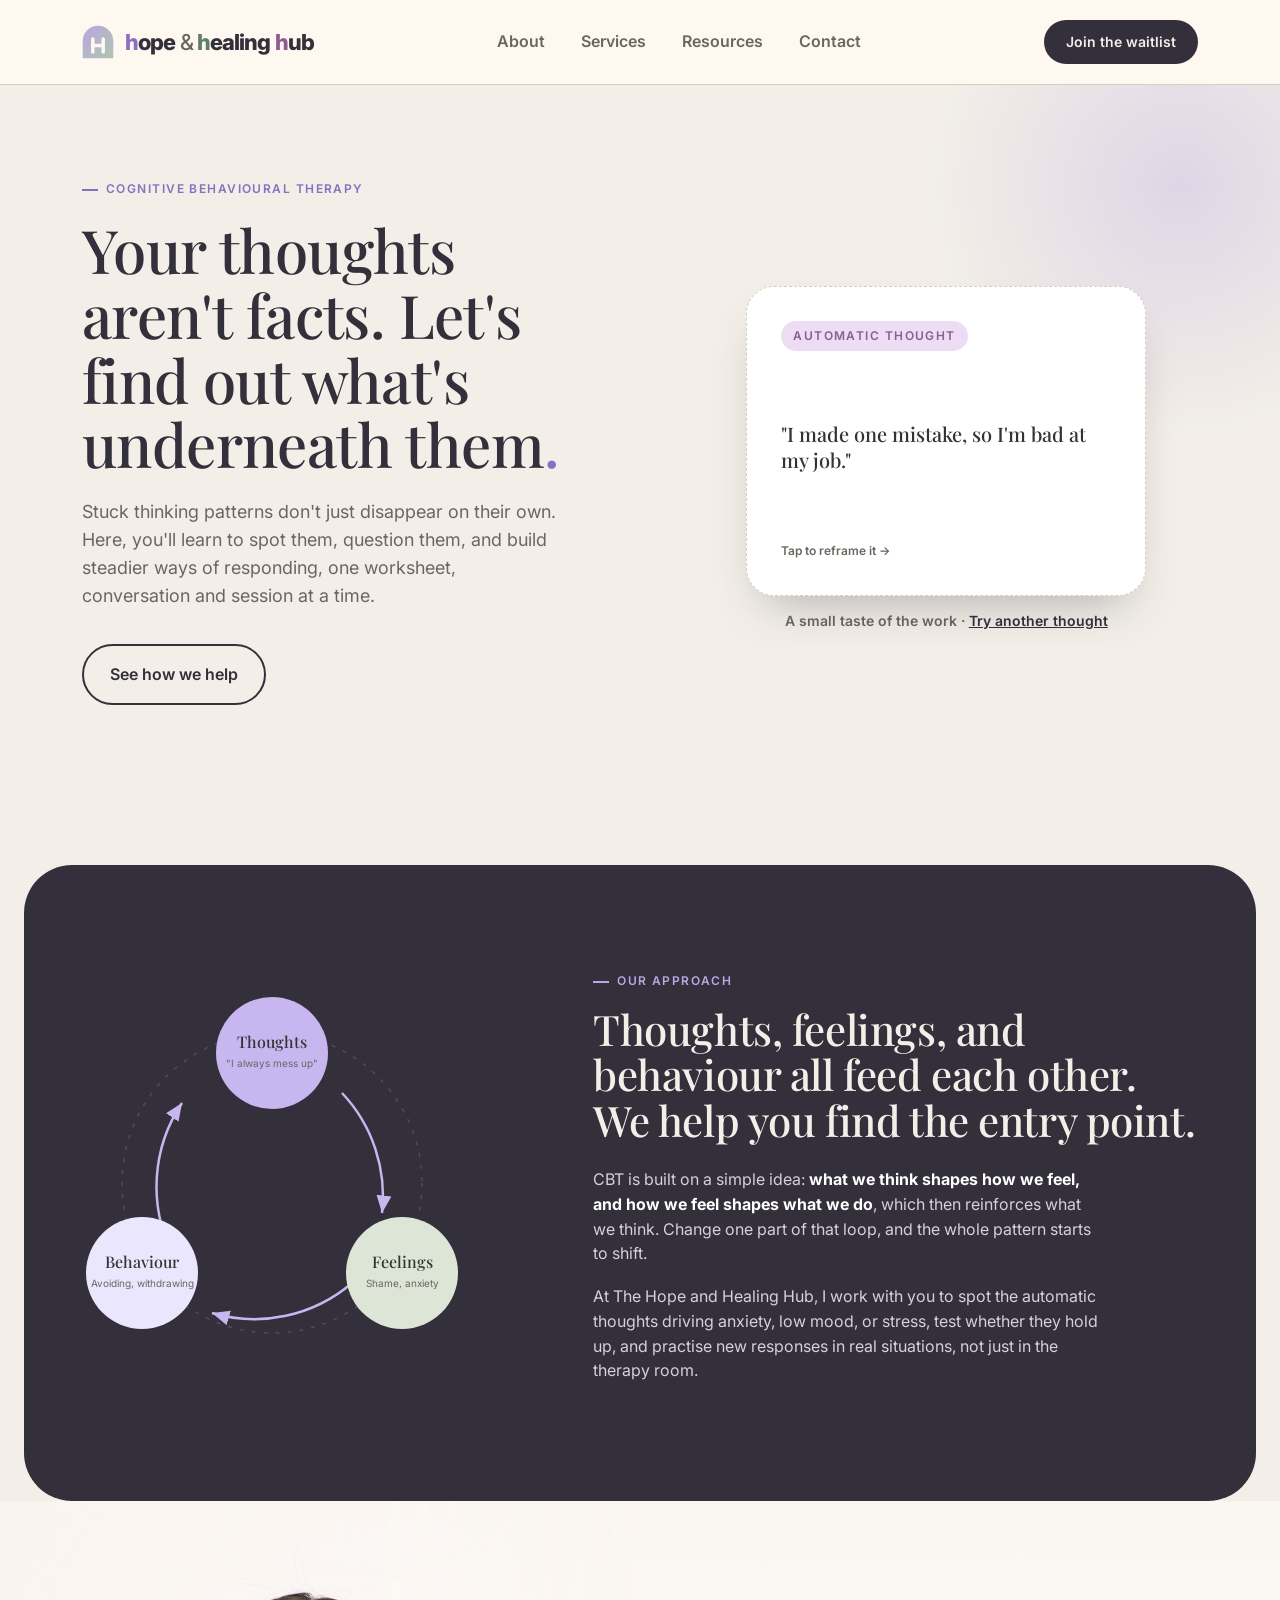
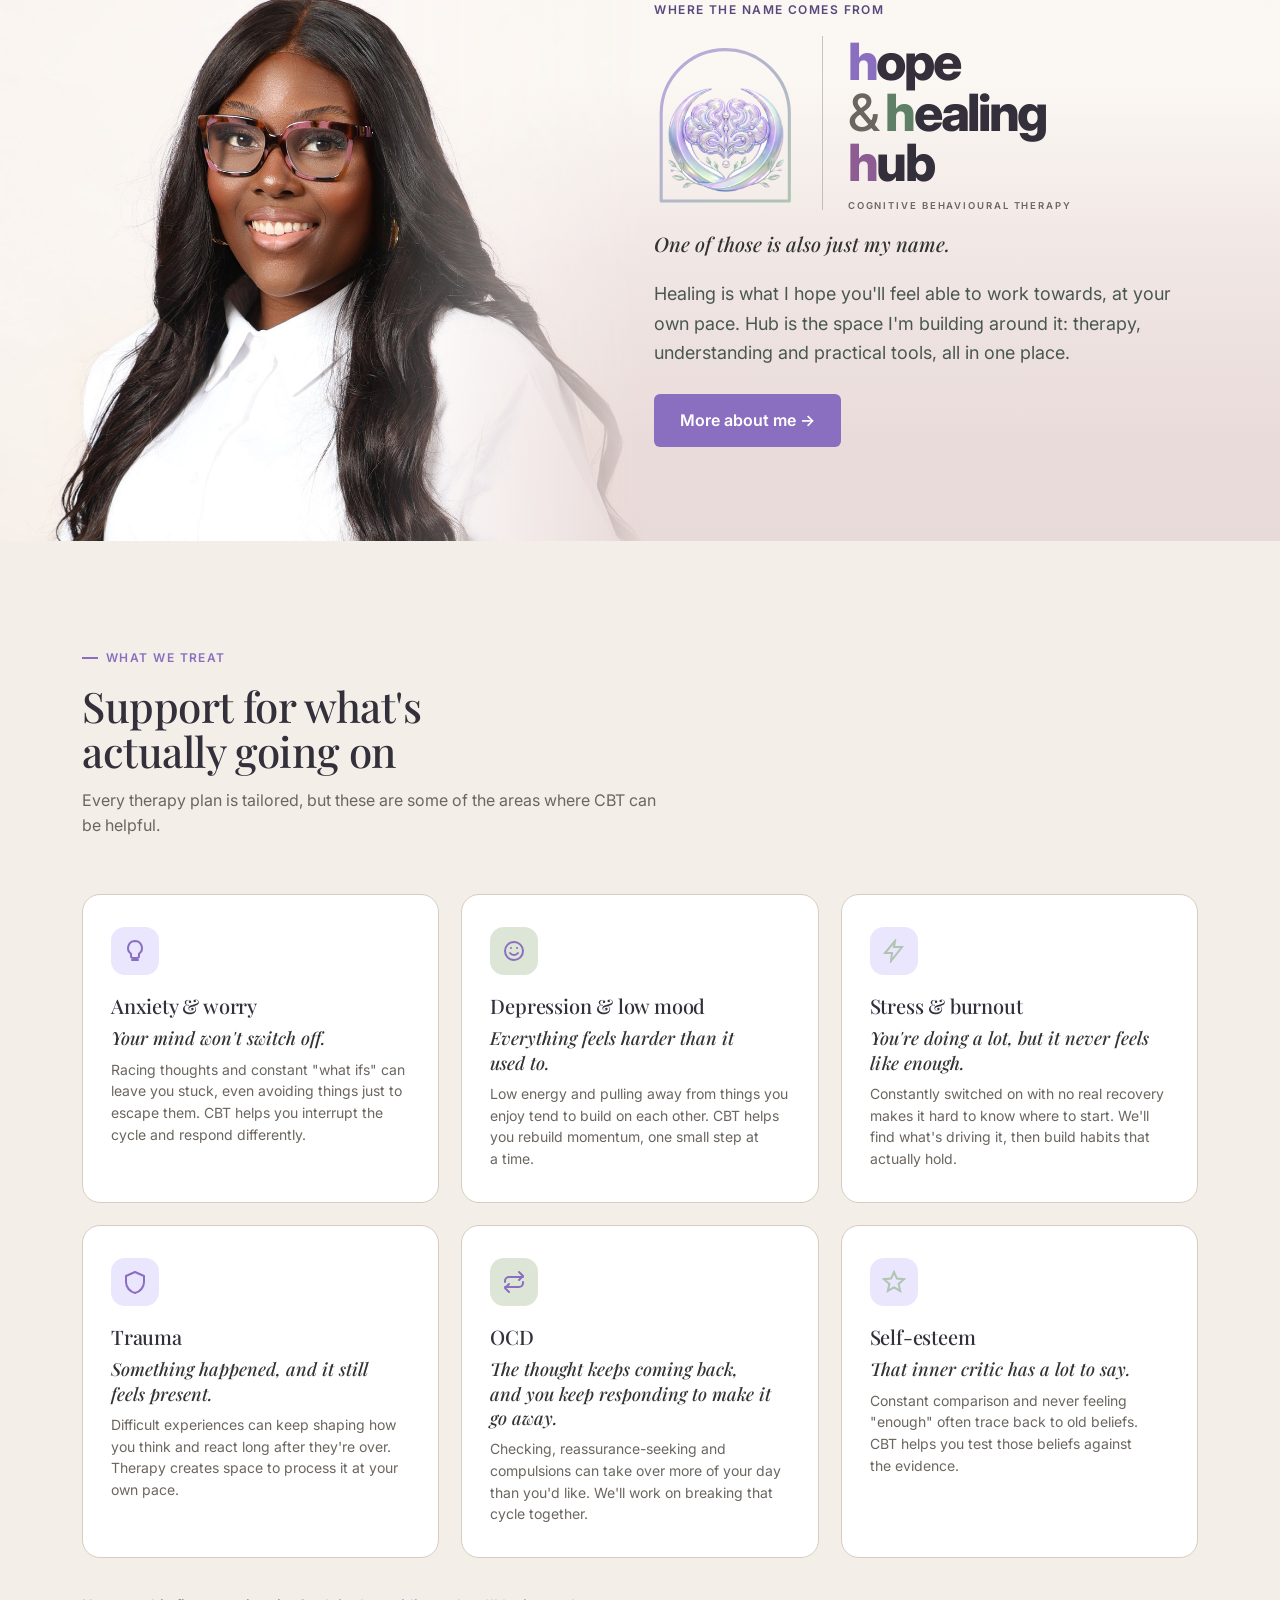
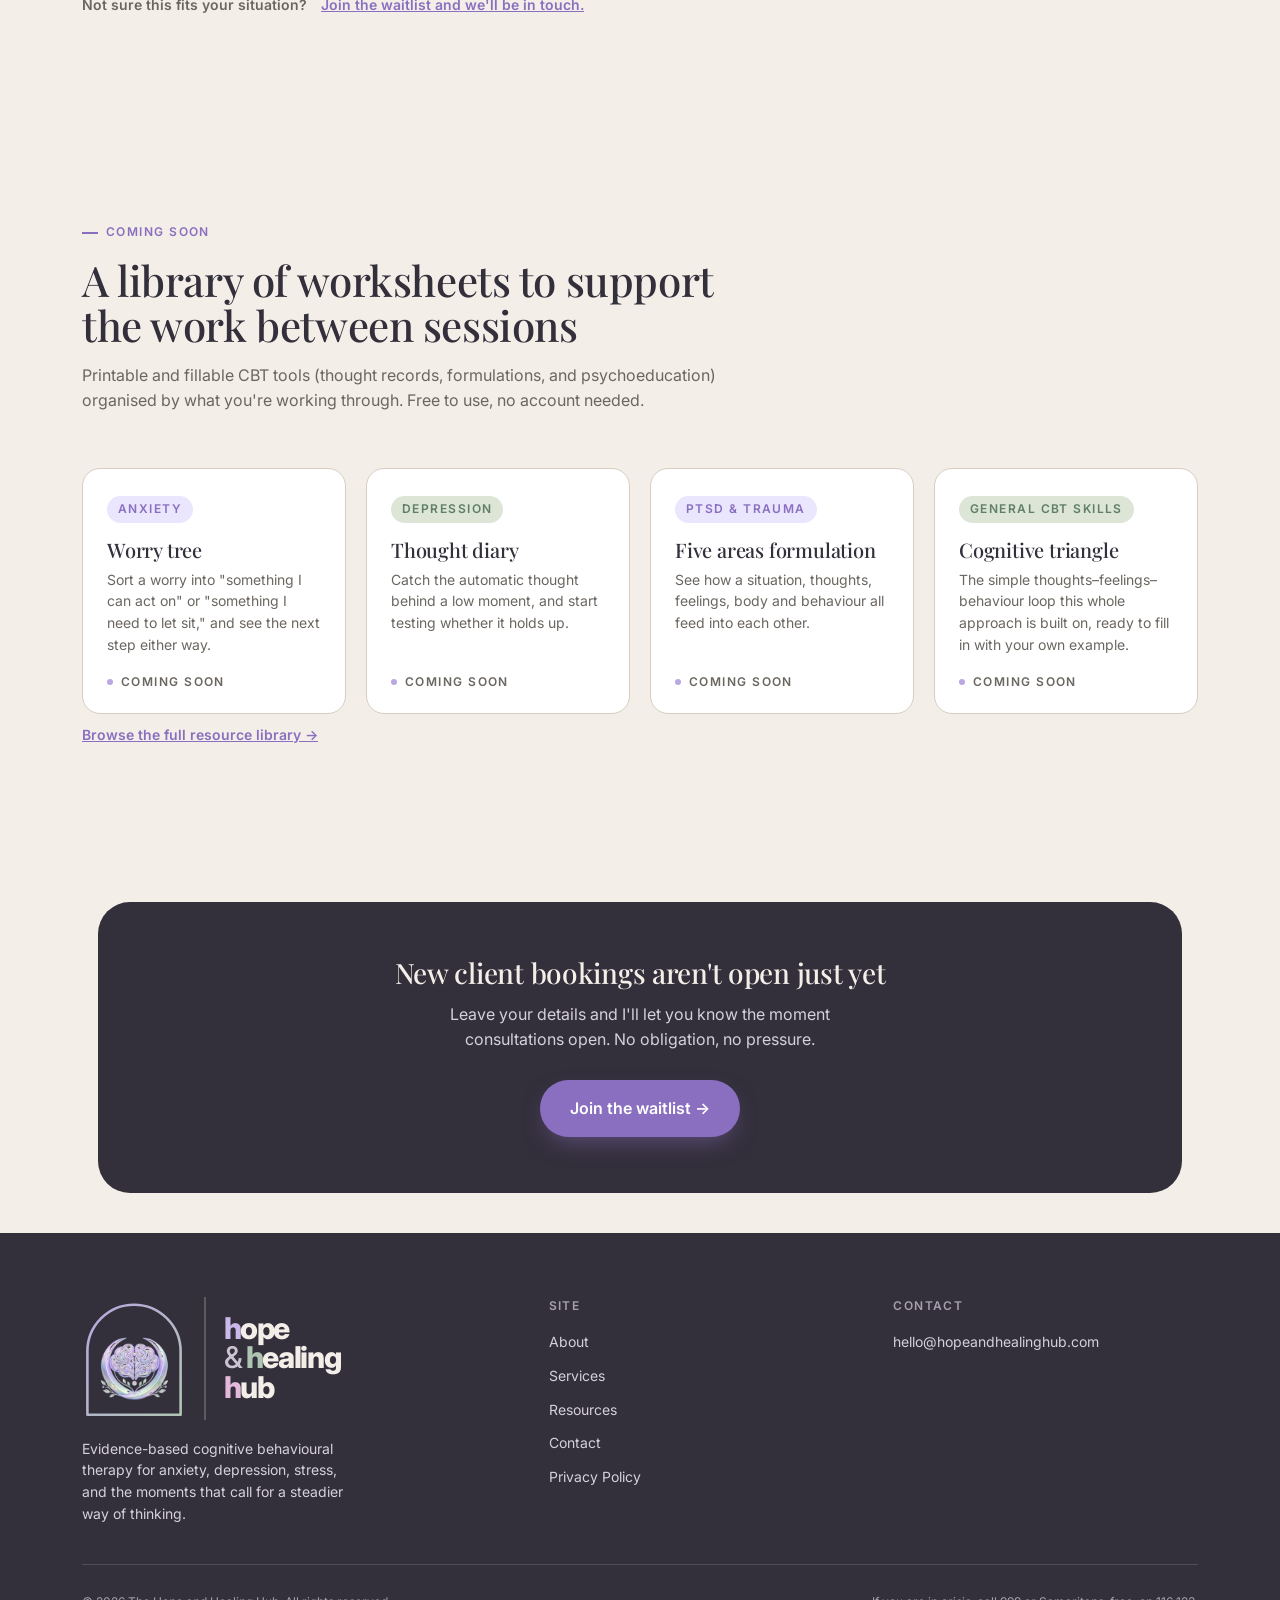
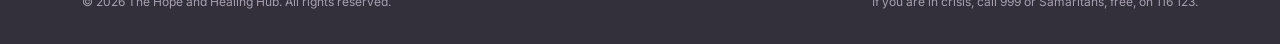
==== commit 25620a0a: "About page and homepage wording updates - About: new "What it's like to work with me" section; "The " ====
--- a/index.html
+++ b/index.html
@@ -78,7 +78,7 @@
     <div class="wrap">
       <div class="about-grid">
         <div class="cycle" aria-hidden="false">
-          <svg viewBox="0 0 380 380" xmlns="http://www.w3.org/2000/svg" role="img" aria-label="Diagram showing thoughts, feelings, and behaviors as a connected cycle">
+          <svg viewBox="0 0 380 380" xmlns="http://www.w3.org/2000/svg" role="img" aria-label="Diagram showing thoughts, feelings, and behaviours as a connected cycle">
             <defs>
               <marker id="arrow" markerWidth="10" markerHeight="10" refX="7" refY="3" orient="auto">
                 <path d="M0,0 L7,3 L0,6 Z" fill="#C8B6F0"/>
@@ -102,7 +102,7 @@
             </g>
             <g>
               <circle cx="60" cy="280" r="56" fill="#EAE6FD"/>
-              <text x="60" y="275" text-anchor="middle" fill="#333333" font-family="Playfair Display, serif" font-size="16" font-weight="500">Behavior</text>
+              <text x="60" y="275" text-anchor="middle" fill="#333333" font-family="Playfair Display, serif" font-size="16" font-weight="500">Behaviour</text>
               <text x="60" y="294" text-anchor="middle" fill="#6B6660" font-family="Inter, sans-serif" font-size="10">Avoiding, withdrawing</text>
             </g>
           </svg>
@@ -111,11 +111,11 @@
         <div>
           <span class="eyebrow">Our approach</span>
           <div class="section-head" style="margin-bottom:0;">
-            <h2>Thoughts, feelings, and behavior all feed each other. We help you find the entry point.</h2>
+            <h2>Thoughts, feelings, and behaviour all feed each other. We help you find the entry point.</h2>
           </div>
           <div class="about-copy" style="margin-top:24px;">
             <p>CBT is built on a simple idea: <strong>what we think shapes how we feel, and how we feel shapes what we do</strong>, which then reinforces what we think. Change one part of that loop, and the whole pattern starts to shift.</p>
-            <p>At The Hope and Healing Hub, I work with you to spot the automatic thoughts driving anxiety, low mood, or stress, test whether they hold up, and practice new responses in real situations, not just in the therapy room.</p>
+            <p>At The Hope and Healing Hub, I work with you to spot the automatic thoughts driving anxiety, low mood, or stress, test whether they hold up, and practise new responses in real situations, not just in the therapy room.</p>
           </div>
         </div>
       </div>
@@ -224,7 +224,6 @@
         </div>
       </div>
 
-      <p class="services-note">Want to know the moment these go live? <a href="contact.html">Join the waitlist.</a></p>
       <p class="services-note" style="margin-top:10px;"><a href="resources/index.html">Browse the full resource library →</a></p>
     </div>
   </section>
--- a/assets/style.css
+++ b/assets/style.css
@@ -430,14 +430,16 @@
     background:#fff;
     border:1.5px solid var(--line);
     border-radius:var(--radius-md);
-    padding:26px 24px;
+    padding:26px 24px 58px;   /* room at the bottom for the status label */
     position:relative;
   }
+  /* Status label sits at the foot of the card in its own reserved space, so it can never collide with the category tag, however long that is */
   .resource-soon{
-    position:absolute; top:24px; right:22px;
+    position:absolute; bottom:22px; left:24px;
     font-size:var(--fs-label); font-weight:600; color:var(--ink-soft);
     text-transform:uppercase; letter-spacing:var(--track-label);
   }
+  .resource-soon::before{content:""; display:inline-block; width:6px; height:6px; border-radius:50%; background:var(--gold); margin-right:8px; vertical-align:1px;}
   .resource-tag{
     display:inline-block;
     font-size:var(--fs-label);
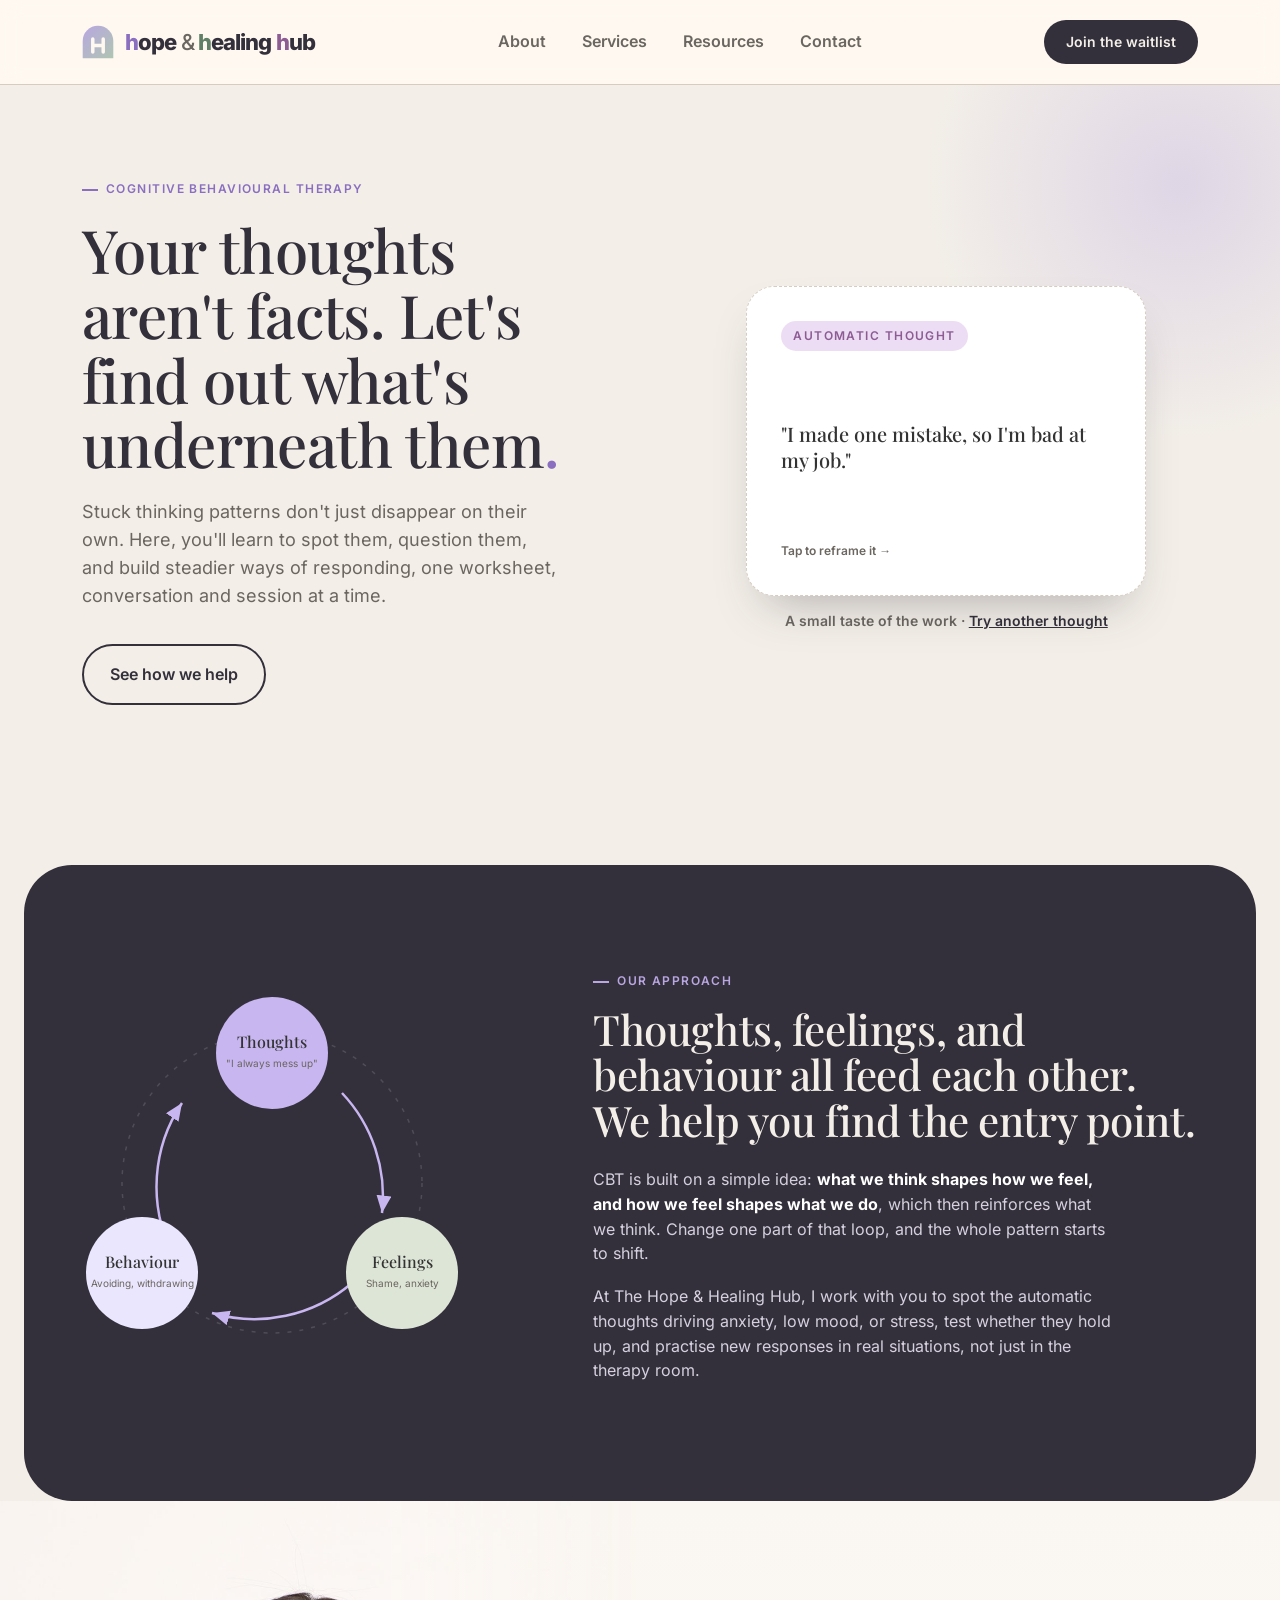
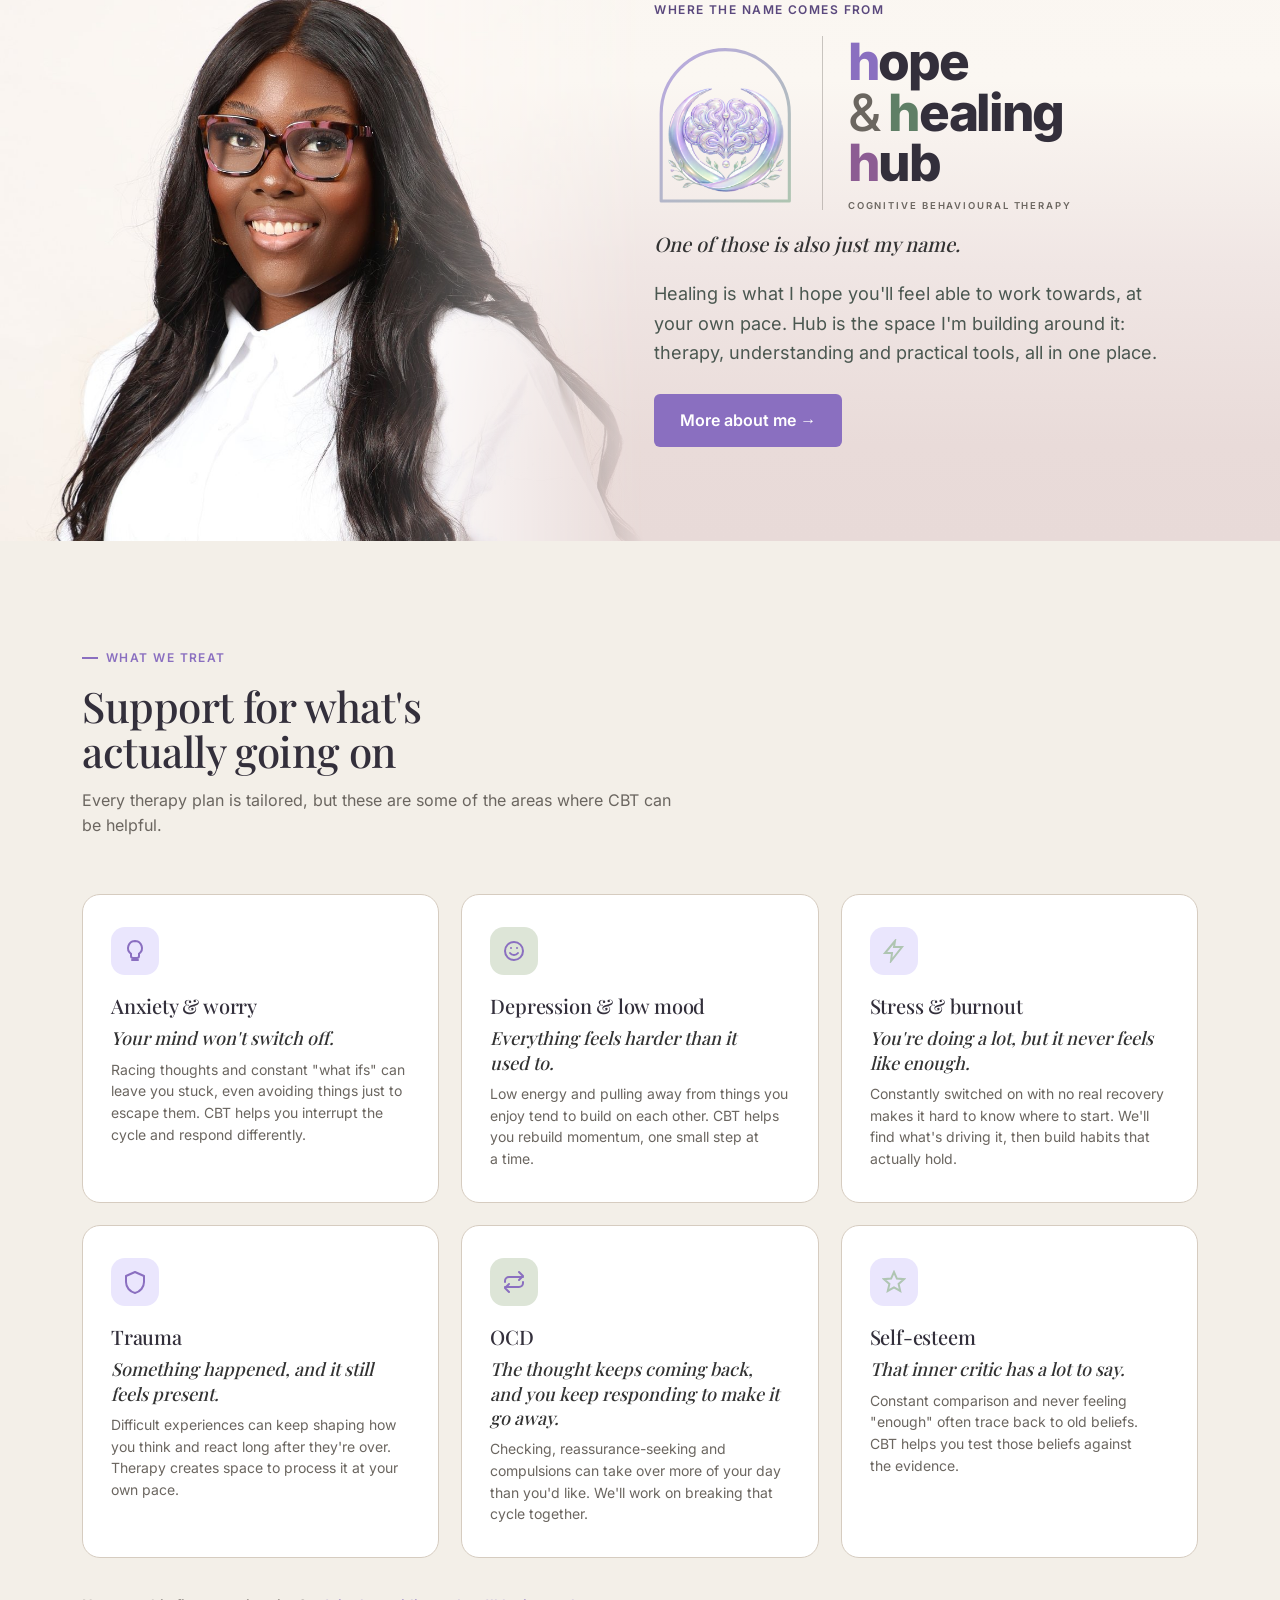
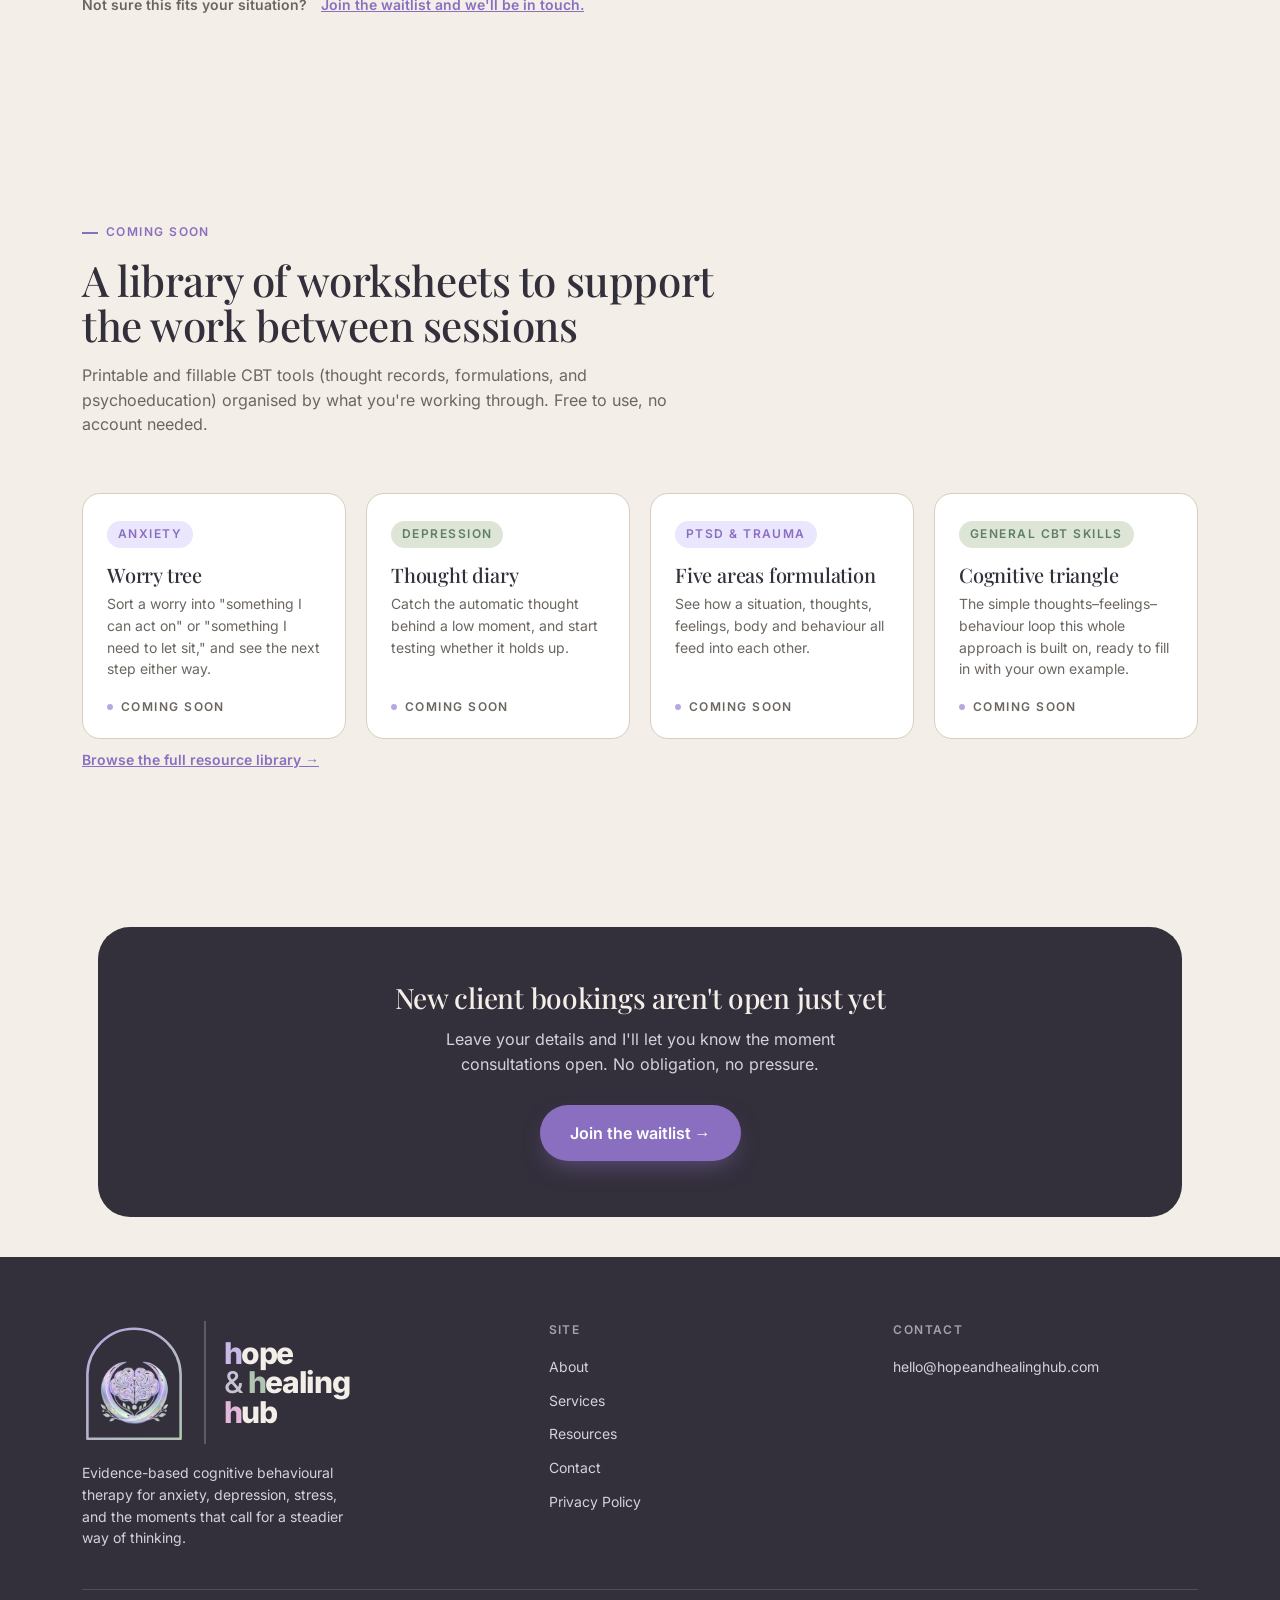
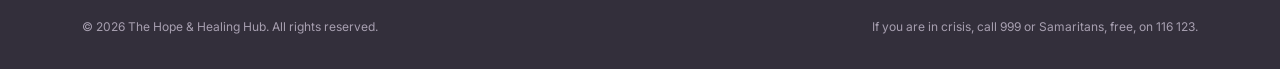
==== commit 5c9b0c99: "Launch polish: self-hosted fonts, new About photo and logo, Trauma restored, wording fixes - Fonts n" ====
--- a/index.html
+++ b/index.html
@@ -1,16 +1,15 @@
 <!DOCTYPE html>
-<html lang="en">
+<html lang="en-GB">
 <head>
 <meta charset="UTF-8">
 <meta name="viewport" content="width=device-width, initial-scale=1.0">
 <link rel="icon" href="assets/favicon.svg" type="image/svg+xml">
 <link rel="icon" href="assets/favicon-32.png" sizes="32x32" type="image/png">
 <link rel="apple-touch-icon" href="assets/apple-touch-icon.png">
-<title>The Hope and Healing Hub: Cognitive Behavioural Therapy</title>
-<meta name="description" content="The Hope and Healing Hub offers cognitive behavioural therapy for anxiety, depression, trauma, and OCD. Join the waitlist to be notified when we open.">
-<link rel="preconnect" href="https://fonts.googleapis.com">
-<link rel="preconnect" href="https://fonts.gstatic.com" crossorigin>
-<link href="https://fonts.googleapis.com/css2?family=Playfair+Display:wght@400;500;600&family=Inter:wght@300;400;500;600;700;800&display=swap" rel="stylesheet">
+<title>The Hope &amp; Healing Hub: Cognitive Behavioural Therapy</title>
+<meta name="description" content="The Hope &amp; Healing Hub offers cognitive behavioural therapy for anxiety, depression, trauma, and OCD. Join the waitlist to be notified when we open.">
+<link rel="preload" href="assets/fonts/playfair-display-latin-500-normal.woff2" as="font" type="font/woff2" crossorigin>
+<link rel="preload" href="assets/fonts/inter-latin-400-normal.woff2" as="font" type="font/woff2" crossorigin>
 <link rel="stylesheet" href="assets/style.css">
 <script src="assets/nav.js" defer></script>
 </head>
@@ -115,7 +114,7 @@
           </div>
           <div class="about-copy" style="margin-top:24px;">
             <p>CBT is built on a simple idea: <strong>what we think shapes how we feel, and how we feel shapes what we do</strong>, which then reinforces what we think. Change one part of that loop, and the whole pattern starts to shift.</p>
-            <p>At The Hope and Healing Hub, I work with you to spot the automatic thoughts driving anxiety, low mood, or stress, test whether they hold up, and practise new responses in real situations, not just in the therapy room.</p>
+            <p>At The Hope &amp; Healing Hub, I work with you to spot the automatic thoughts driving anxiety, low mood, or stress, test whether they hold up, and practise new responses in real situations, not just in the therapy room.</p>
           </div>
         </div>
       </div>
@@ -125,7 +124,7 @@
   <!-- ================= MEET HOPE PREVIEW ================= -->
   <section class="mn" aria-labelledby="mn-title">
     <div class="mn-grid">
-      <div class="mn-photo"><img src="assets/hope-portrait.jpg" alt="Hope, founder and therapist at The Hope and Healing Hub" width="1400" height="1812" loading="lazy" decoding="async"></div>
+      <div class="mn-photo"><img src="assets/hope-portrait.jpg" alt="Hope, founder and therapist at The Hope &amp; Healing Hub" width="1400" height="1812" loading="lazy" decoding="async"></div>
       <div class="mn-text">
         <span class="eyebrow">Where the name comes from</span>
         <h2 class="mn-lockup" id="mn-title" aria-label="Hope. Healing. Hub."><span class="mn-lkwrap"><span class="mn-lk"><span class="mn-arch"><svg viewBox="0 0 160 190" xmlns="http://www.w3.org/2000/svg" fill="none" aria-hidden="true"><defs><linearGradient id="mnfg" x1="0" y1="0" x2="1" y2="1"><stop offset="0" stop-color="#B9A7E1"/><stop offset="1" stop-color="#AFC5B2"/></linearGradient></defs><path d="M8 182V84A72 72 0 0 1 152 84V182Z" stroke="url(#mnfg)" stroke-width="3.5" stroke-linejoin="round"/></svg><span class="mn-emb"></span></span><span class="mn-rule"></span><span class="mn-stack"><span class="ln"><i style="color:#8A6FC0">h</i>ope</span><span class="ln"><i class="amp">&amp;</i> <i style="color:#5F7F66">h</i>ealing</span><span class="ln"><i style="color:#8C5C93">h</i>ub</span><small>COGNITIVE BEHAVIOURAL THERAPY</small></span></span></span></h2>
@@ -262,7 +261,7 @@
       </div>
     </div>
     <div class="footer-bottom">
-      <span>© 2026 The Hope and Healing Hub. All rights reserved.</span>
+      <span>© 2026 The Hope &amp; Healing Hub. All rights reserved.</span>
       <span>If you are in crisis, call 999 or Samaritans, free, on 116 123.</span>
     </div>
   </div>
--- a/assets/style.css
+++ b/assets/style.css
@@ -1,3 +1,11 @@
+    /* Fonts are served from this site (assets/fonts), not from Google. Only the weights the site uses. */
+  @font-face{font-family:'Playfair Display'; font-style:normal; font-weight:500; font-display:swap; src:url('fonts/playfair-display-latin-500-normal.woff2') format('woff2');}
+  @font-face{font-family:'Inter'; font-style:normal; font-weight:400; font-display:swap; src:url('fonts/inter-latin-400-normal.woff2') format('woff2');}
+  @font-face{font-family:'Inter'; font-style:normal; font-weight:500; font-display:swap; src:url('fonts/inter-latin-500-normal.woff2') format('woff2');}
+  @font-face{font-family:'Inter'; font-style:normal; font-weight:600; font-display:swap; src:url('fonts/inter-latin-600-normal.woff2') format('woff2');}
+  @font-face{font-family:'Inter'; font-style:normal; font-weight:700; font-display:swap; src:url('fonts/inter-latin-700-normal.woff2') format('woff2');}
+  @font-face{font-family:'Inter'; font-style:normal; font-weight:800; font-display:swap; src:url('fonts/inter-latin-800-normal.woff2') format('woff2');}
+
   :root{
     /* ---- Type scale: a few clear sizes, used the same way everywhere ---- */
     --fs-label:12px;                      /* caps labels, tiny print */
@@ -309,6 +317,8 @@
     max-width:640px;
     margin-bottom:56px;
   }
+  /* A heading block that is set to centred text must also sit centred on the page (it is capped at 640px wide, so it needs auto margins) */
+  .section-head[style*="text-align:center"], .section-head[style*="text-align: center"]{margin-left:auto; margin-right:auto;}
   .section-head h2{
     font-size:var(--fs-h2);
     margin-top:16px;
@@ -558,6 +568,13 @@
   }
   .b2-text .a{color:#C9B8E8;} .b2-text .b{color:#AFC5B2;} .b2-text .c{color:#E3B8DA;}
   .b2-text .amp{font-weight:500; color:#C9C2D3;}
+  /* the same footer lockup, scaled up about 1.27x, centred inside the dark call-to-action box */
+  .b2--cta{justify-content:center; gap:26px; margin:0 auto 30px;}
+  .b2--cta .b2-arch{width:132px; height:156px;}
+  .b2--cta .b2-emb{left:13px; top:40px; width:108px; height:108px;}
+  .b2--cta .b2-text{font-size:38px;}
+  .b2--cta .b2-rule{background:rgba(243,239,232,0.3);}
+  @media (max-width:560px){ .b2--cta{flex-direction:column; gap:20px;} .b2--cta .b2-rule{display:none;} .b2--cta .b2-text{text-align:center;} }
   .footer-grid p{font-size:var(--fs-sm); max-width:280px;}
   .footer-col h4{
     font-size:var(--fs-label); text-transform:uppercase; letter-spacing:var(--track-label);
